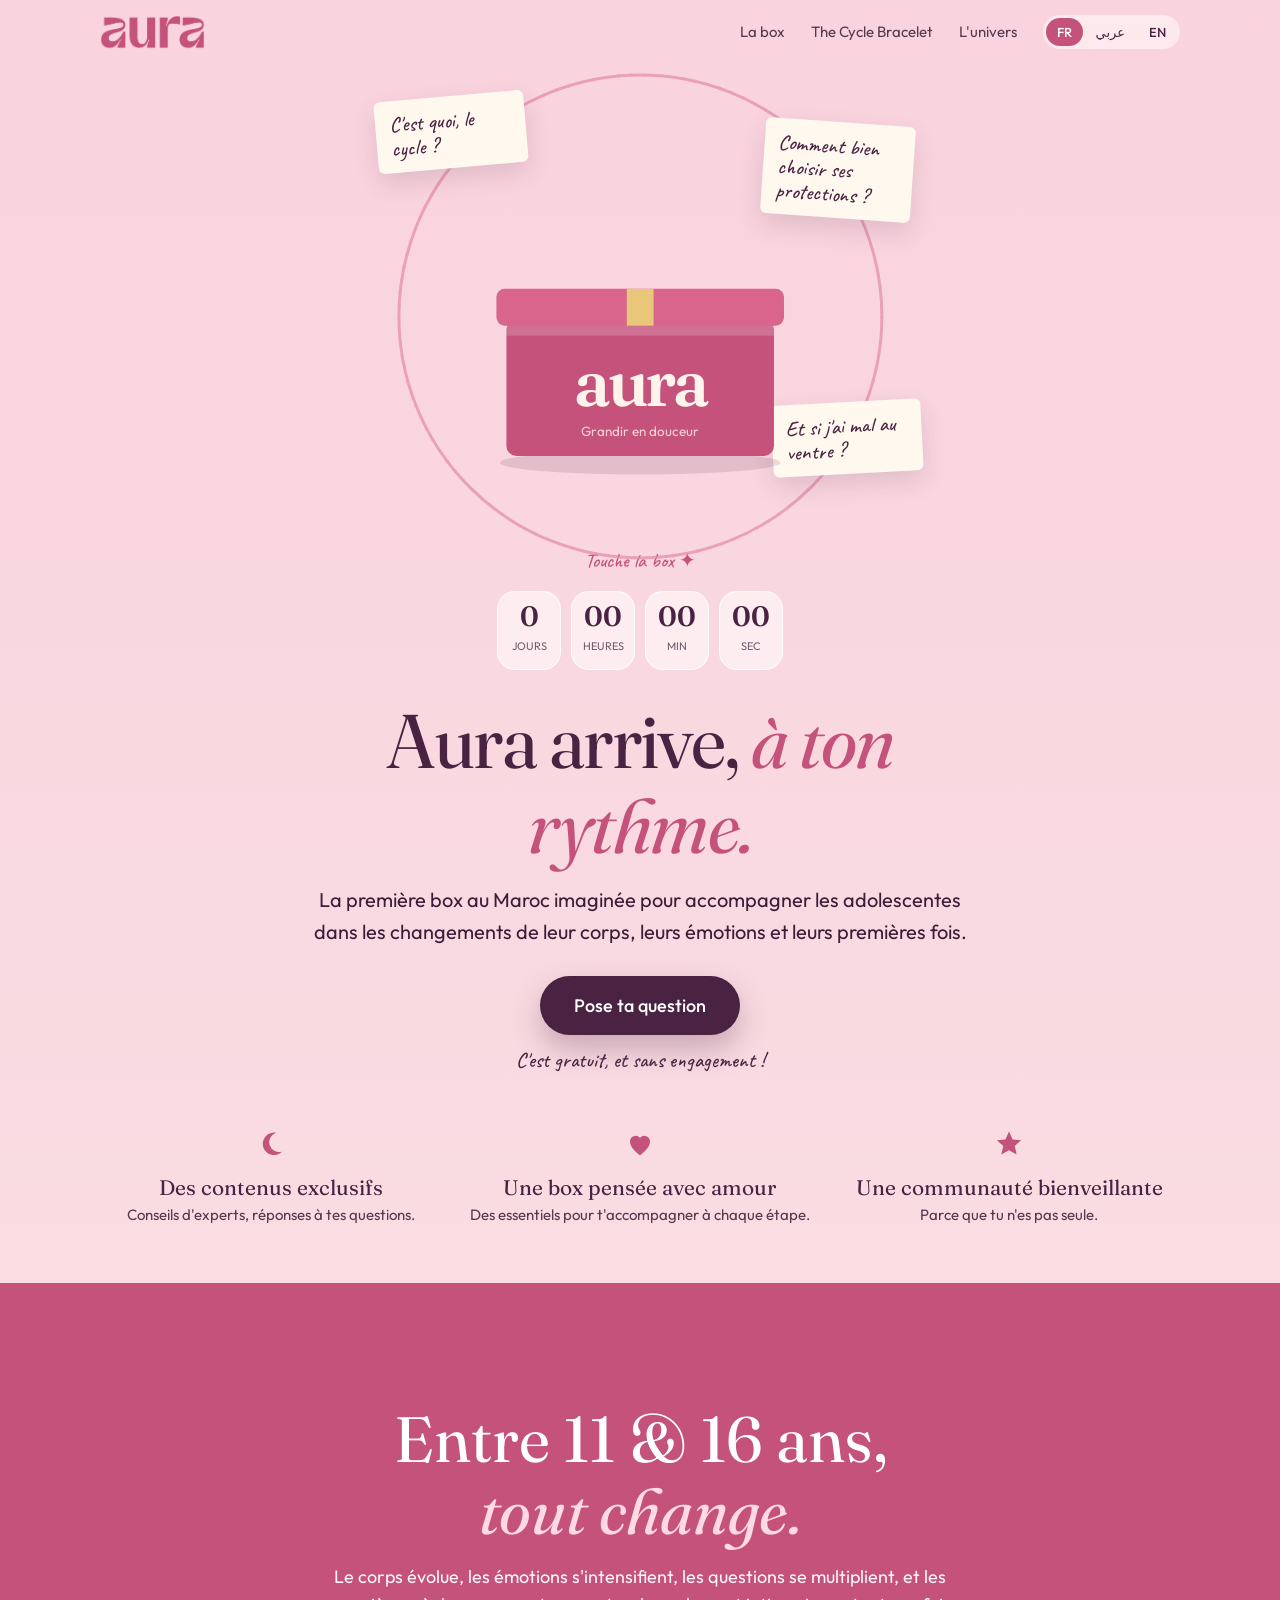
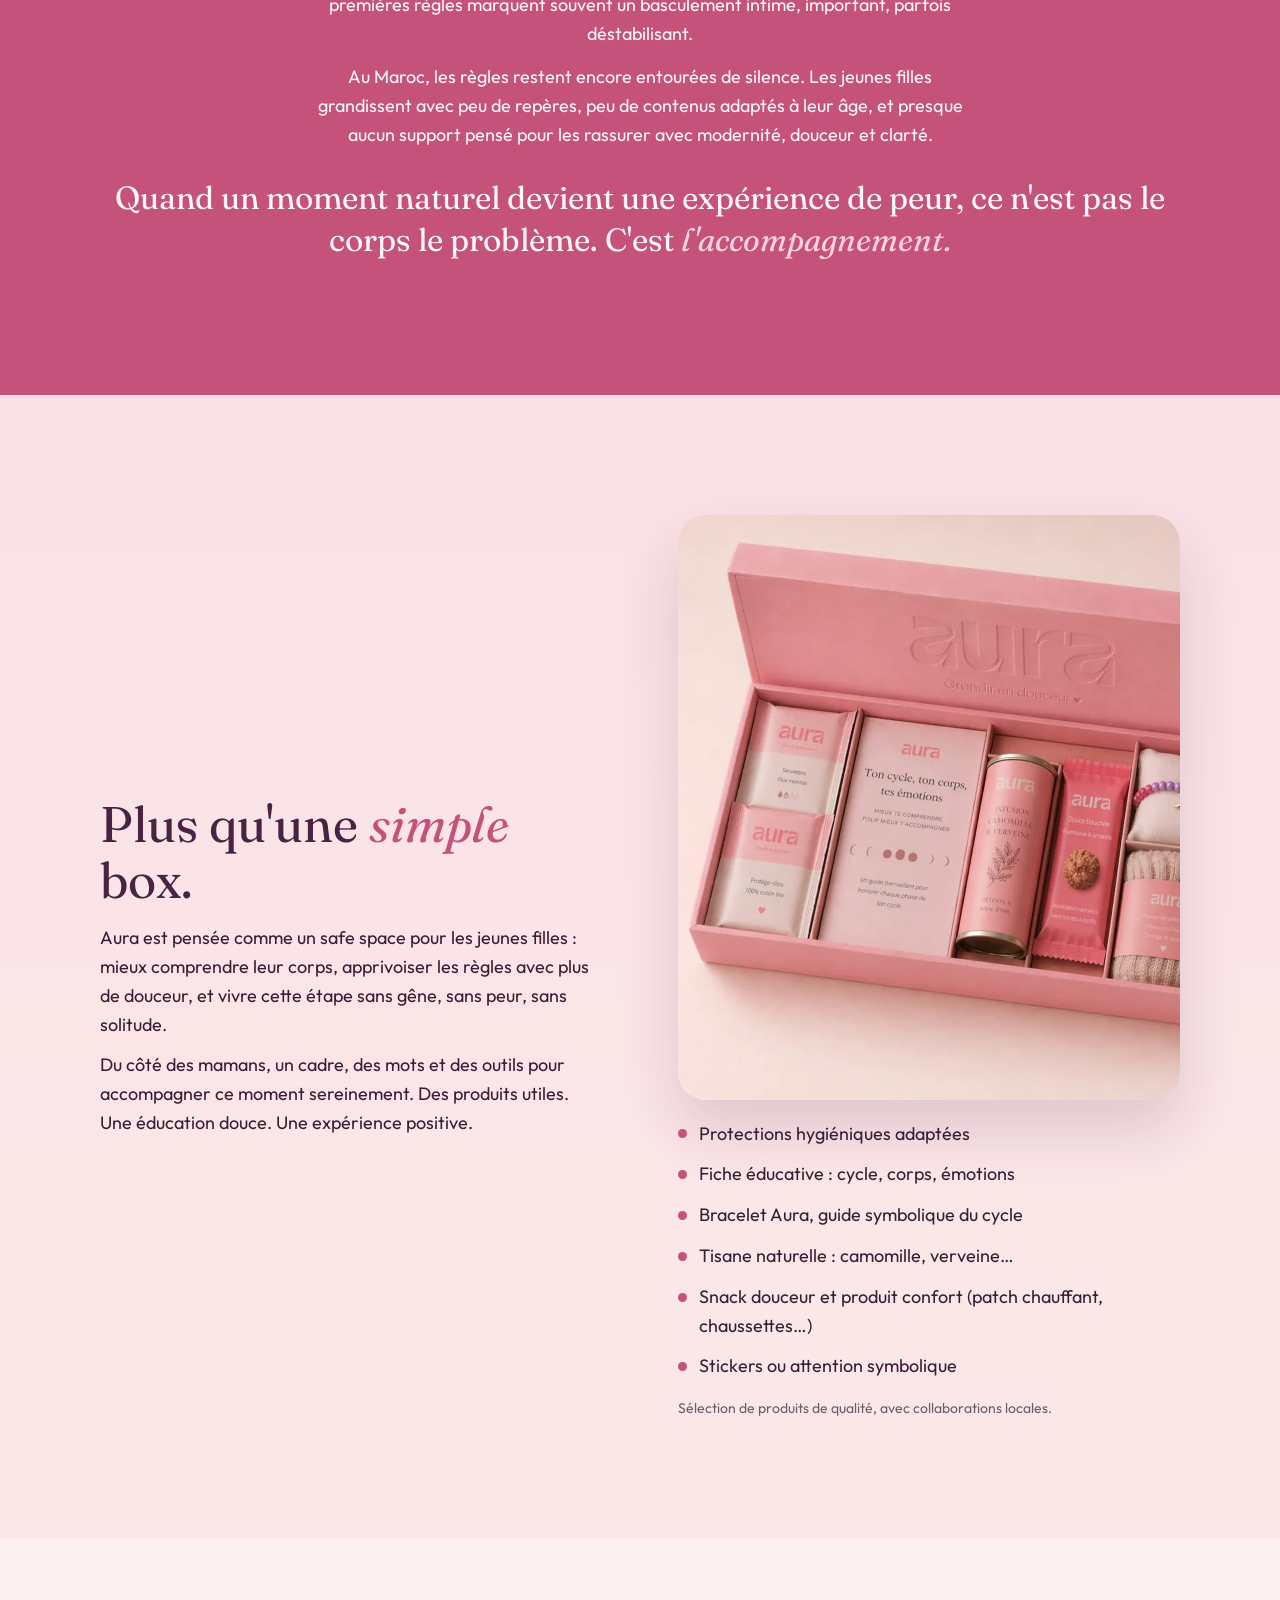
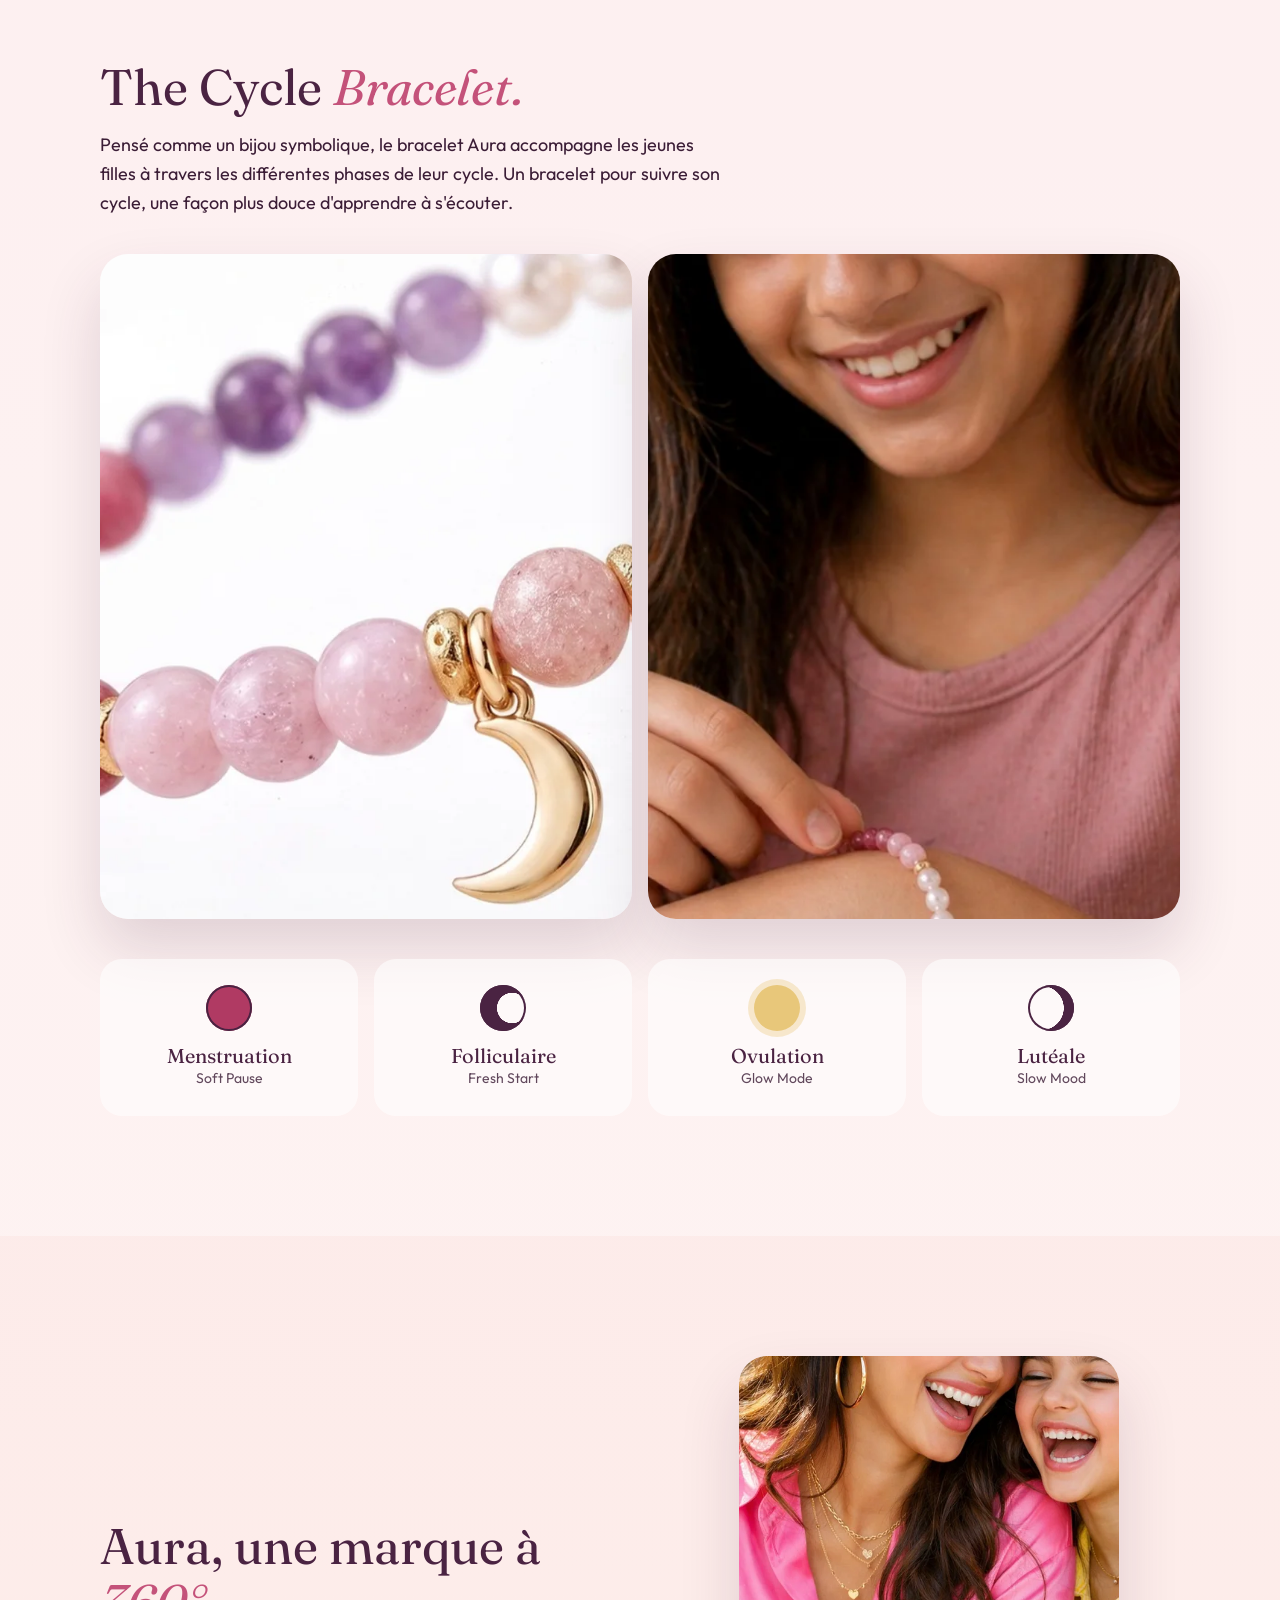
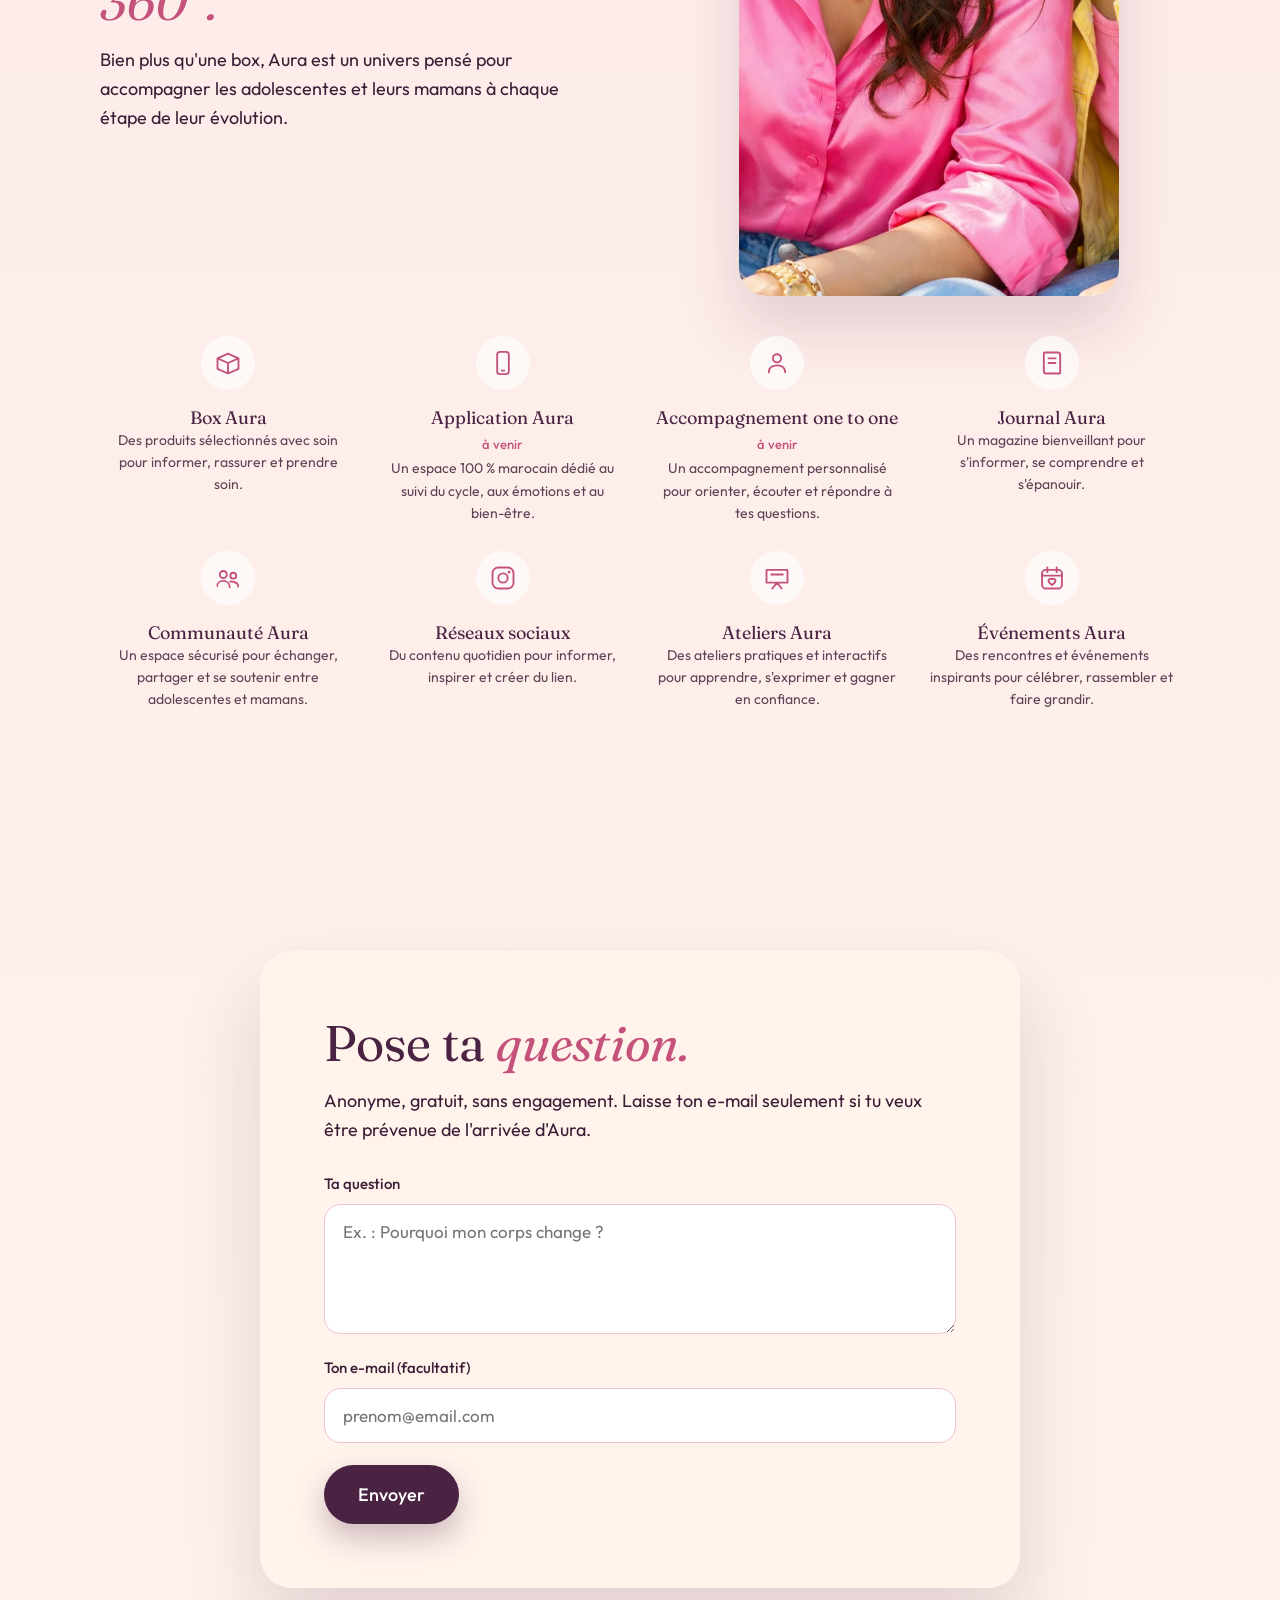
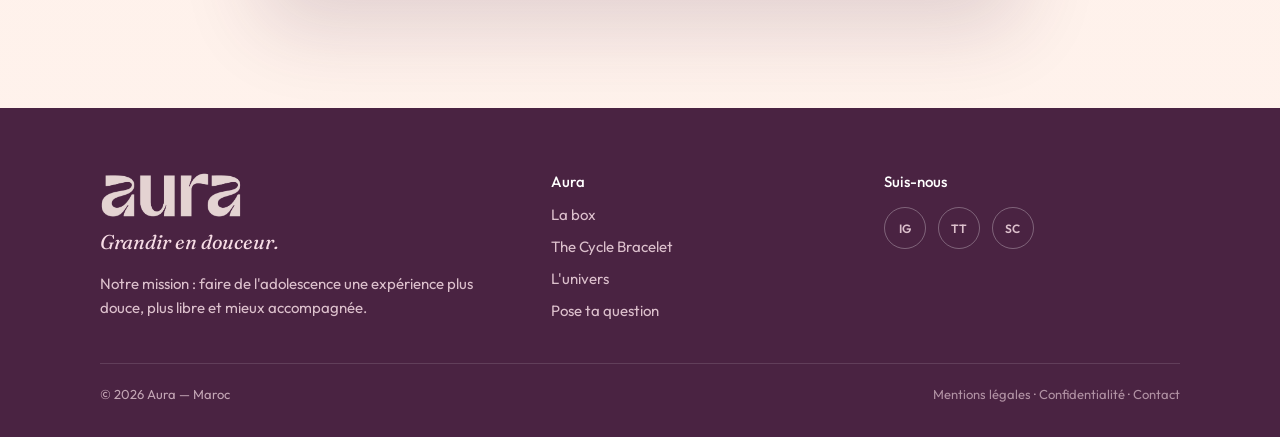
==== index.html @ 97a791e6 "Add files via upload" ====
<!DOCTYPE html>
<html lang="fr">
<head>
<meta charset="utf-8">
<meta name="viewport" content="width=device-width, initial-scale=1, viewport-fit=cover">
<title>Aura — Grandir en douceur</title>
<meta name="description" content="La première box au Maroc imaginée pour accompagner les adolescentes dans les changements de leur corps, leurs émotions et leurs premières fois.">
<meta property="og:title" content="Aura arrive, à ton rythme.">
<meta property="og:description" content="La première box au Maroc pour accompagner les adolescentes. Pose ta question, c'est gratuit.">
<link rel="icon" href="data:image/svg+xml,%3Csvg xmlns='http://www.w3.org/2000/svg' viewBox='0 0 32 32'%3E%3Crect width='32' height='32' rx='9' fill='%23c4527a'/%3E%3Cpath d='M20 7a9 9 0 1 0 0 18 7 7 0 0 1 0-18z' fill='%23fff1ea'/%3E%3C/svg%3E">
<link rel="preconnect" href="https://fonts.googleapis.com"><link rel="preconnect" href="https://fonts.gstatic.com" crossorigin>
<link href="https://fonts.googleapis.com/css2?family=Fraunces:ital,opsz,wght@0,9..144,400;0,9..144,600;1,9..144,400&family=Outfit:wght@300;400;500;600&family=Caveat:wght@500&family=Noto+Naskh+Arabic:wght@400;600&display=swap" rel="stylesheet">
<style>
:root{--bg:#f9d3de;--bg2:#fbe6e8;--cream:#fff3ec;--rose:#e58aa8;--pink:#c4527a;--plum:#4a2342;--gold:#e8c77a;--ink:#3b1d36;--r:22px;
--serif:'Fraunces',Georgia,serif;--sans:'Outfit',system-ui,sans-serif;--hand:'Caveat',cursive}
*{box-sizing:border-box;margin:0}
html{scroll-behavior:smooth;scroll-padding-top:72px}
body{font-family:var(--sans);color:var(--ink);background:linear-gradient(var(--bg),var(--bg2) 40%,var(--cream));line-height:1.6;font-size:clamp(16px,1.1vw + 12px,18px);-webkit-font-smoothing:antialiased;padding-top:env(safe-area-inset-top)}
[dir=rtl] body,[dir=rtl] .serif{font-family:'Noto Naskh Arabic',var(--sans)}
a{color:inherit}
:focus-visible{outline:3px solid var(--plum);outline-offset:3px;border-radius:8px}
.wrap{width:min(1080px,100% - 40px);margin-inline:auto}
.serif{font-family:var(--serif)}
h1,h2,h3{font-family:var(--serif);font-weight:400;line-height:1.12;color:var(--plum)}
h2{font-size:clamp(30px,5vw,50px);margin-bottom:16px}
section{padding:clamp(64px,10vw,120px) 0}
em{font-style:italic;color:var(--pink)}
/* header */
header{position:fixed;inset:0 0 auto;z-index:20;padding-top:env(safe-area-inset-top);backdrop-filter:blur(14px);background:rgba(249,211,222,.7)}
.bar{display:flex;align-items:center;justify-content:space-between;height:64px}
.logo img{display:block;height:34px;width:auto}footer .logo img{height:46px}
.ph{display:block;width:100%;height:auto;border-radius:28px;box-shadow:0 30px 60px rgba(74,35,66,.16);object-fit:cover}
.duo{display:grid;grid-template-columns:1fr 1fr;gap:16px;margin-top:36px}.duo .ph{aspect-ratio:4/5}
.split .ph.tall{max-height:540px;max-width:380px;margin-inline:auto}
.logo{font-family:var(--serif);font-weight:600;font-size:30px;letter-spacing:-.04em;color:var(--pink);text-decoration:none}
nav{display:flex;gap:26px;align-items:center}
nav a{text-decoration:none;font-size:15px;opacity:.85}
nav a:hover{opacity:1}
.lang{display:flex;gap:2px;background:rgba(255,255,255,.5);border-radius:99px;padding:3px}
.lang button{border:0;background:none;font:500 13px var(--sans);padding:6px 11px;border-radius:99px;cursor:pointer;color:var(--plum)}
.lang button[aria-pressed=true]{background:var(--pink);color:#fff}
@media(max-width:760px){nav a{display:none}}
/* hero */
.hero{min-height:100svh;padding:96px 0 56px;display:flex;align-items:center;text-align:center;overflow:hidden}
.stage{position:relative;width:min(440px,86vw);aspect-ratio:1;margin:0 auto 12px}
.orbit{position:absolute;inset:-6%;width:112%;height:112%;fill:none;stroke:var(--rose);stroke-width:.6;opacity:.7;animation:spin 90s linear infinite}
.moon{position:absolute;width:44px;top:2%;left:14%;animation:float 7s ease-in-out infinite}
.box{position:absolute;inset:14% 12% 6%;width:76%;height:80%;cursor:pointer;background:none;border:0;padding:0;overflow:visible}
.lid{transform-origin:20px 76px;transition:transform .9s cubic-bezier(.3,1.3,.5,1)}
.open .lid{transform:rotate(-24deg) translate(-8px,-6px)}
.slip{transition:transform .8s .15s ease;transform:translateY(30px)}
.open .slip{transform:translateY(0)}
.q{position:absolute;max-width:150px;padding:12px 14px;background:#fff8ef;border-radius:6px;font:500 clamp(17px,2.2vw,21px)/1.15 var(--hand);color:var(--plum);box-shadow:0 10px 24px rgba(74,35,66,.14);opacity:0;transform:translateY(14px) rotate(var(--rot));transition:opacity .7s,transform .7s;text-align:start;pointer-events:none}
.q.on{opacity:1;transform:translateY(0) rotate(var(--rot))}
.q1{top:0;left:-10%;--rot:-5deg}.q2{top:6%;right:-12%;--rot:4deg}.q3{bottom:14%;right:-14%;--rot:-3deg}
@media(max-width:560px){.q{max-width:112px;padding:9px 10px}.q1{left:-4%}.q2,.q3{right:-4%}}
.hint{font:500 20px var(--hand);color:var(--pink)}
.count{display:flex;gap:10px;justify-content:center;margin:18px 0 28px}
.count div{min-width:64px;padding:10px 6px;border-radius:18px;background:rgba(255,255,255,.55);border:1px solid rgba(255,255,255,.8);backdrop-filter:blur(8px)}
.count b{display:block;font:600 28px/1 var(--serif);color:var(--plum);font-variant-numeric:tabular-nums}
.count small{font-size:11px;opacity:.7}
.hero h1{font-size:clamp(38px,7.2vw,76px);letter-spacing:-.02em;max-width:14ch;margin:0 auto 16px}
.hero p.lead{max-width:34em;margin:0 auto 28px;font-size:clamp(17px,2.4vw,20px)}
.btn{display:inline-flex;align-items:center;gap:10px;background:var(--plum);color:#fff;border:0;border-radius:99px;padding:18px 34px;font:500 18px var(--sans);text-decoration:none;cursor:pointer;box-shadow:0 14px 30px rgba(74,35,66,.28);transition:transform .25s,box-shadow .25s}
.btn:hover{transform:translateY(-2px);box-shadow:0 18px 36px rgba(74,35,66,.34)}
.free{display:block;margin-top:12px;font:500 21px var(--hand);color:var(--plum)}
/* usp */
.usp{display:grid;grid-template-columns:repeat(3,1fr);gap:28px;margin-top:56px;text-align:center}
.usp h3{font-size:21px;margin:8px 0 4px}.usp p{font-size:15px;opacity:.85}
.usp svg{width:30px;fill:var(--pink)}
@media(max-width:700px){.usp{grid-template-columns:1fr}}
/* manifesto */
.mani{background:var(--pink);color:#fff;text-align:center}
.mani h2{color:#fff;font-size:clamp(34px,6vw,64px);max-width:15ch;margin-inline:auto}
.mani em{color:#ffd9e4}
.mani p{max-width:36em;margin:0 auto 14px;opacity:.95}
/* split */
.split{display:grid;grid-template-columns:1fr 1fr;gap:clamp(28px,6vw,80px);align-items:center}
@media(max-width:800px){.split{grid-template-columns:1fr}}
.list{list-style:none;padding:0;display:grid;gap:12px;margin-top:20px}
.list li{display:flex;gap:12px;align-items:flex-start}
.list li::before{content:'';flex:none;width:9px;height:9px;margin-top:.55em;background:var(--pink);border-radius:50%}
.tray{background:var(--cream);border-radius:var(--r);padding:20px;box-shadow:0 30px 60px rgba(74,35,66,.15);display:grid;grid-template-columns:repeat(3,1fr);gap:10px}
.tray span{aspect-ratio:3/4;border-radius:12px;display:grid;place-items:end center;padding:10px;text-align:center;font-size:13px;line-height:1.2;color:#fff;background:var(--rose)}
.tray span:nth-child(2n){background:var(--pink)}.tray span:nth-child(3n){background:#d8a3b5}
.note{font-size:14px;opacity:.7;margin-top:16px}
/* cycle */
.phases{display:grid;grid-template-columns:repeat(4,1fr);gap:16px;margin-top:40px}
@media(max-width:860px){.phases{grid-template-columns:repeat(2,1fr)}}
.phase{background:rgba(255,255,255,.6);border-radius:var(--r);padding:26px 18px;text-align:center}
.phase i{display:block;width:46px;height:46px;margin:0 auto 14px;border-radius:50%;background:var(--plum);box-shadow:inset 0 0 0 2px var(--plum)}
.phase h3{font-size:20px}.phase p{font-size:14px;opacity:.8}
/* 360 */
.grid8{display:grid;grid-template-columns:repeat(4,1fr);gap:26px 18px;margin-top:40px}
@media(max-width:860px){.grid8{grid-template-columns:repeat(2,1fr)}}
.grid8 div{text-align:center;padding:0 6px}
.grid8 svg{width:54px;height:54px;padding:13px;border-radius:50%;background:rgba(255,255,255,.65);stroke:var(--pink);fill:none;stroke-width:1.6;stroke-linecap:round;stroke-linejoin:round;margin-bottom:10px}
.grid8 h3{font-size:18px}.grid8 p{font-size:14px;opacity:.82}
.soon{font:500 13px var(--sans);color:var(--pink)}
/* form */
.card{background:var(--cream);border-radius:32px;padding:clamp(28px,6vw,64px);box-shadow:0 40px 80px rgba(74,35,66,.16);max-width:760px;margin-inline:auto}
form{display:grid;gap:22px;margin-top:28px}
label{display:grid;gap:8px;font-weight:500;font-size:15px}
input,textarea{font:400 17px var(--sans);padding:16px 18px;border:1.5px solid #ecc3d1;border-radius:16px;background:#fff;color:var(--ink);width:100%}
textarea{min-height:130px;resize:vertical}
input:focus,textarea:focus{outline:3px solid var(--rose);border-color:var(--pink)}
.ok{display:none;font:500 24px var(--hand);color:var(--pink)}
.sent .ok{display:block}.sent form{display:none}
/* footer */
footer{background:var(--plum);color:#f6dce5;padding:64px 0 calc(32px + env(safe-area-inset-bottom))}
.fgrid{display:grid;grid-template-columns:1.4fr 1fr 1fr;gap:36px}
@media(max-width:760px){.fgrid{grid-template-columns:1fr}}
footer .logo{color:#fff;font-size:38px}
footer h4{font:500 15px var(--sans);color:#fff;margin-bottom:12px}
footer ul{list-style:none;padding:0;display:grid;gap:8px;font-size:15px}
footer a{text-decoration:none;opacity:.85}footer a:hover{opacity:1;text-decoration:underline}
.soc{display:flex;gap:12px;margin-top:16px}
.soc a{width:42px;height:42px;border-radius:50%;border:1px solid rgba(255,255,255,.35);display:grid;place-items:center;font-size:12px;font-weight:600}
.legal{border-top:1px solid rgba(255,255,255,.18);margin-top:40px;padding-top:20px;font-size:13px;opacity:.7;display:flex;justify-content:space-between;gap:12px;flex-wrap:wrap}
@keyframes spin{to{transform:rotate(360deg)}}
@keyframes float{50%{transform:translateY(-8px)}}
@media(prefers-reduced-motion:reduce){*{animation:none!important;transition:none!important;scroll-behavior:auto}}
</style>
</head>
<body>
<header><div class="wrap bar">
<a class="logo" href="#top" aria-label="Aura"><img src="assets/logo-pink-mark.png" alt="Aura" width="94" height="34"></a>
<nav><a href="#box" data-i="n1">La box</a><a href="#cycle" data-i="n2">The Cycle Bracelet</a><a href="#univers" data-i="n3">L'univers</a>
<div class="lang" role="group" aria-label="Langue"><button data-l="fr" aria-pressed="true">FR</button><button data-l="ar" aria-pressed="false">عربي</button><button data-l="en" aria-pressed="false">EN</button></div></nav>
</div></header>

<main id="top">
<section class="hero"><div class="wrap">
<div class="stage">
<svg class="orbit" viewBox="0 0 100 100" aria-hidden="true"><circle cx="50" cy="50" r="49" stroke-dasharray="0.4 2.2"/><circle cx="50" cy="50" r="49"/></svg>
<svg class="moon" viewBox="0 0 40 40" aria-hidden="true"><path d="M26 4a16 16 0 1 0 0 32 13 13 0 0 1 0-32z" fill="#fff3ec"/><path d="M33 8l1.2 3 3 1.2-3 1.2L33 16.4l-1.2-3-3-1.2 3-1.2z" fill="#e8c77a"/></svg>
<div class="q q1">Comment en parler à maman ?</div><div class="q q2">Pourquoi mon corps change ?</div><div class="q q3">Est-ce normal d'être stressée ?</div>
<button class="box" id="boxbtn" aria-label="Ouvrir la box Aura" data-a="Ouvrir la box Aura">
<svg viewBox="0 0 200 170" width="100%" height="100%" aria-hidden="true">
<ellipse cx="100" cy="162" rx="84" ry="7" fill="#4a2342" opacity=".13"/>
<g class="slip"><rect x="46" y="44" width="108" height="60" rx="3" fill="#fff8ef"/><text x="100" y="80" text-anchor="middle" font-family="Caveat" font-size="17" fill="#4a2342">à ton rythme.</text></g>
<rect x="20" y="76" width="160" height="82" rx="6" fill="#c4527a"/>
<rect x="20" y="76" width="160" height="10" fill="#fff" opacity=".18"/>
<text x="100" y="128" text-anchor="middle" font-family="Fraunces" font-weight="600" font-size="40" fill="#fff3ec" letter-spacing="-2">aura</text>
<text x="100" y="146" text-anchor="middle" font-family="Outfit" font-size="8" fill="#fff3ec" opacity=".8">Grandir en douceur</text>
<g class="lid"><rect x="14" y="58" width="172" height="22" rx="5" fill="#d9648c"/><rect x="92" y="58" width="16" height="22" fill="#e8c77a"/></g>
</svg></button>
</div>
<p class="hint" id="hint" data-i="hint">Touche la box ✦</p>
<div class="count" id="count" aria-label="Compte à rebours"><div><b id="d">–</b><small data-i="cd">JOURS</small></div><div><b id="h">–</b><small data-i="ch">HEURES</small></div><div><b id="m">–</b><small>MIN</small></div><div><b id="s">–</b><small>SEC</small></div></div>
<h1 data-i="h1">Aura arrive, <em>à ton rythme.</em></h1>
<p class="lead" data-i="lead">La première box au Maroc imaginée pour accompagner les adolescentes dans les changements de leur corps, leurs émotions et leurs premières fois.</p>
<a class="btn" href="#question" data-i="cta">Pose ta question</a>
<span class="free" data-i="free">C'est gratuit, et sans engagement !</span>
<div class="usp">
<div><svg viewBox="0 0 24 24"><path d="M16 3a9 9 0 1 0 5 15A7.5 7.5 0 0 1 16 3z"/></svg><h3>Des contenus exclusifs</h3><p>Conseils d'experts, réponses à tes questions.</p></div>
<div><svg viewBox="0 0 24 24"><path d="M12 21s-8-5.2-8-11a4.5 4.5 0 0 1 8-2.8A4.5 4.5 0 0 1 20 10c0 5.800-8 11-8 11z"/></svg><h3>Une box pensée avec amour</h3><p>Des essentiels pour t'accompagner à chaque étape.</p></div>
<div><svg viewBox="0 0 24 24"><path d="m12 2 2.9 6.300 6.800.7-5.100 4.600 1.500 6.800L12 17l-6.100 3.400 1.500-6.800L2.300 9l6.800-.7z"/></svg><h3>Une communauté bienveillante</h3><p>Parce que tu n'es pas seule.</p></div>
</div>
</div></section>

<section class="mani"><div class="wrap">
<h2>Entre 11 &amp; 16 ans, <em>tout change.</em></h2>
<p>Le corps évolue, les émotions s'intensifient, les questions se multiplient, et les premières règles marquent souvent un basculement intime, important, parfois déstabilisant.</p>
<p>Au Maroc, les règles restent encore entourées de silence. Les jeunes filles grandissent avec peu de repères, peu de contenus adaptés à leur âge, et presque aucun support pensé pour les rassurer avec modernité, douceur et clarté.</p>
<p class="serif" style="font-size:clamp(22px,3.4vw,32px);margin-top:28px;line-height:1.3">Quand un moment naturel devient une expérience de peur, ce n'est pas le corps le problème. C'est <em>l'accompagnement.</em></p>
</div></section>

<section id="box"><div class="wrap split">
<div><h2>Plus qu'une <em>simple</em> box.</h2>
<p>Aura est pensée comme un safe space pour les jeunes filles : mieux comprendre leur corps, apprivoiser les règles avec plus de douceur, et vivre cette étape sans gêne, sans peur, sans solitude.</p>
<p style="margin-top:12px">Du côté des mamans, un cadre, des mots et des outils pour accompagner ce moment sereinement. Des produits utiles. Une éducation douce. Une expérience positive.</p></div>
<div><img class="ph" src="assets/box-contents.webp" width="1000" height="1166" loading="lazy" alt="La box Aura ouverte : fiche éducative, tisane, snack, bracelet et produits confort">
<ul class="list"><li>Protections hygiéniques adaptées</li><li>Fiche éducative : cycle, corps, émotions</li><li>Bracelet Aura, guide symbolique du cycle</li><li>Tisane naturelle : camomille, verveine…</li><li>Snack douceur et produit confort (patch chauffant, chaussettes…)</li><li>Stickers ou attention symbolique</li></ul>
<p class="note">Sélection de produits de qualité, avec collaborations locales.</p></div>
</div></section>

<section id="cycle" style="background:rgba(255,255,255,.35)"><div class="wrap">
<div style="max-width:620px"><h2>The Cycle <em>Bracelet.</em></h2>
<p>Pensé comme un bijou symbolique, le bracelet Aura accompagne les jeunes filles à travers les différentes phases de leur cycle. Un bracelet pour suivre son cycle, une façon plus douce d'apprendre à s'écouter.</p></div>
<div class="duo"><img class="ph" src="assets/bracelet.webp" width="680" height="1092" loading="lazy" alt="The Cycle Bracelet avec sa bedel en forme de lune"><img class="ph" src="assets/bracelet-girl.webp" width="580" height="1117" loading="lazy" alt="Une jeune fille sourit en attachant son bracelet Aura"></div>
<div class="phases">
<div class="phase"><i style="background:radial-gradient(circle at 50% 50%,#b03a63 0 100%)"></i><h3>Menstruation</h3><p>Soft Pause</p></div>
<div class="phase"><i style="background:radial-gradient(circle at 70% 50%,transparent 0 38%,#4a2342 39%)"></i><h3>Folliculaire</h3><p>Fresh Start</p></div>
<div class="phase"><i style="background:#e8c77a;box-shadow:0 0 0 6px rgba(232,199,122,.35)"></i><h3>Ovulation</h3><p>Glow Mode</p></div>
<div class="phase"><i style="background:radial-gradient(circle at 70% 50%,transparent 0 55%,#4a2342 56%);transform:scaleX(-1)"></i><h3>Lutéale</h3><p>Slow Mood</p></div>
</div></div></section>

<section id="univers"><div class="wrap">
<div class="split"><div><h2>Aura, une marque à <em>360°.</em></h2>
<p>Bien plus qu'une box, Aura est un univers pensé pour accompagner les adolescentes et leurs mamans à chaque étape de leur évolution.</p></div><img class="ph tall" src="assets/maman-fille.webp" width="630" height="971" loading="lazy" alt="Une maman et sa fille rient ensemble"></div>
<div class="grid8">
<div><svg viewBox="0 0 24 24"><path d="M3 8l9-4 9 4-9 4zM3 8v9l9 4 9-4V8M12 12v9"/></svg><h3>Box Aura</h3><p>Des produits sélectionnés avec soin pour informer, rassurer et prendre soin.</p></div>
<div><svg viewBox="0 0 24 24"><rect x="7" y="2.500" width="10" height="19" rx="2.500"/><path d="M11 18.500h2"/></svg><h3>Application Aura</h3><span class="soon">à venir</span><p>Un espace 100 % marocain dédié au suivi du cycle, aux émotions et au bien-être.</p></div>
<div><svg viewBox="0 0 24 24"><circle cx="12" cy="8" r="3.500"/><path d="M5 20c0-4 3-6 7-6s7 2 7 6"/></svg><h3>Accompagnement one to one</h3><span class="soon">à venir</span><p>Un accompagnement personnalisé pour orienter, écouter et répondre à tes questions.</p></div>
<div><svg viewBox="0 0 24 24"><path d="M5 3h12a2 2 0 0 1 2 2v16H7a2 2 0 0 1-2-2zM9 8h6M9 12h6"/></svg><h3>Journal Aura</h3><p>Un magazine bienveillant pour s'informer, se comprendre et s'épanouir.</p></div>
<div><svg viewBox="0 0 24 24"><circle cx="8" cy="9" r="3"/><circle cx="16.500" cy="10" r="2.500"/><path d="M2.500 20c0-3.500 2.500-5.500 5.500-5.500s5.500 2 5.500 5.500M14 15c3 0 7 .5 7 5"/></svg><h3>Communauté Aura</h3><p>Un espace sécurisé pour échanger, partager et se soutenir entre adolescentes et mamans.</p></div>
<div><svg viewBox="0 0 24 24"><rect x="3" y="3" width="18" height="18" rx="5"/><circle cx="12" cy="12" r="4"/><circle cx="17.200" cy="6.800" r=".5"/></svg><h3>Réseaux sociaux</h3><p>Du contenu quotidien pour informer, inspirer et créer du lien.</p></div>
<div><svg viewBox="0 0 24 24"><path d="M3 5h18v11H3zM8 21l4-5 4 5M7 9h10"/></svg><h3>Ateliers Aura</h3><p>Des ateliers pratiques et interactifs pour apprendre, s'exprimer et gagner en confiance.</p></div>
<div><svg viewBox="0 0 24 24"><rect x="3.500" y="5" width="17" height="16" rx="3"/><path d="M8 3v4M16 3v4M3.500 10h17M12 18s-3-1.800-3-3.800a1.700 1.700 0 0 1 3-1 1.700 1.700 0 0 1 3 1c0 2-3 3.800-3 3.800z"/></svg><h3>Événements Aura</h3><p>Des rencontres et événements inspirants pour célébrer, rassembler et faire grandir.</p></div>
</div></div></section>

<section id="question"><div class="wrap"><div class="card" id="card">
<h2 data-i="fh">Pose ta <em>question.</em></h2>
<p data-i="fp">Anonyme, gratuit, sans engagement. Laisse ton e-mail seulement si tu veux être prévenue de l'arrivée d'Aura.</p>
<form id="form" novalidate>
<label><span data-i="fq">Ta question</span><textarea name="question" maxlength="400" placeholder="Ex. : Pourquoi mon corps change ?"></textarea></label>
<label><span data-i="fe">Ton e-mail (facultatif)</span><input type="email" name="email" autocomplete="email" placeholder="prenom@email.com"></label>
<button class="btn" type="submit" data-i="fs" style="justify-self:start">Envoyer</button>
</form>
<p class="ok" data-i="fok">Merci ! Ta question est bien arrivée ♥</p>
</div></div></section>
</main>

<footer><div class="wrap">
<div class="fgrid">
<div><a class="logo" href="#top" aria-label="Aura"><img src="assets/logo-cream-mark.png" alt="Aura" width="123" height="45"></a><p class="serif" style="font-style:italic;margin:8px 0 14px;font-size:20px" data-i="tag">Grandir en douceur.</p><p style="font-size:15px;opacity:.85;max-width:30em" data-i="mis">Notre mission : faire de l'adolescence une expérience plus douce, plus libre et mieux accompagnée.</p></div>
<div><h4>Aura</h4><ul><li><a href="#box">La box</a></li><li><a href="#cycle">The Cycle Bracelet</a></li><li><a href="#univers">L'univers</a></li><li><a href="#question">Pose ta question</a></li></ul></div>
<div><h4>Suis-nous</h4><div class="soc"><a href="#" aria-label="Instagram">IG</a><a href="#" aria-label="TikTok">TT</a><a href="#" aria-label="Snapchat">SC</a></div></div>
</div>
<div class="legal"><span>© 2026 Aura — Maroc</span><span><a href="#">Mentions légales</a> · <a href="#">Confidentialité</a> · <a href="mailto:hello@aura.ma">Contact</a></span></div>
</div></footer>

<script>
// ---- CONFIG (à vérifier avec la cliente) ----
const LAUNCH_DATE='2026-12-01T00:00:00+01:00'; // date de lancement réelle
const FORM_ENDPOINT=''; // ex. https://formspree.io/f/xxxx — vide = simulation locale
// ---------------------------------------------
const $=s=>document.querySelector(s),pad=n=>String(n).padStart(2,'0');
function tick(){let t=Math.max(0,new Date(LAUNCH_DATE)-Date.now())/1000;
$('#d').textContent=Math.floor(t/86400);$('#h').textContent=pad(Math.floor(t%86400/3600));$('#m').textContent=pad(Math.floor(t%3600/60));$('#s').textContent=pad(Math.floor(t%60));
if(t===0)$('#count').hidden=true}
tick();setInterval(tick,1000);
// box interactive
let pool=["Comment en parler à maman ?","Pourquoi mon corps change ?","Est-ce normal d'être stressée ?","C'est quoi, le cycle ?","Comment bien choisir ses protections ?","Et si j'ai mal au ventre ?","Est-ce que mes copines vivent la même chose ?","Comment gérer mes humeurs ?"];
const qs=[...document.querySelectorAll('.q')];let n=0,box=$('#boxbtn'),lastY=0;
function fill(){qs.forEach((q,i)=>{q.classList.remove('on');setTimeout(()=>{q.textContent=pool[(n+i)%pool.length];q.classList.add('on')},350+i*260)});n=(n+3)%pool.length}
setTimeout(fill,700);
box.addEventListener('click',()=>{const o=box.parentNode.classList.toggle('open');$('#hint').style.opacity=.0;box.setAttribute('aria-label',o?'Une nouvelle question':'Ouvrir la box Aura');if(o)fill()});
setInterval(()=>{if(!matchMedia('(prefers-reduced-motion:reduce)').matches&&!box.parentNode.classList.contains('open'))fill()},7000);
box.parentNode.classList.add('stage');
// form
$('#form').addEventListener('submit',async e=>{e.preventDefault();const f=e.target,d=Object.fromEntries(new FormData(f));
if(!d.question.trim()&&!d.email.trim()){f.question.focus();return}
try{if(FORM_ENDPOINT)await fetch(FORM_ENDPOINT,{method:'POST',headers:{'Content-Type':'application/json',Accept:'application/json'},body:JSON.stringify(d)})}catch(_){}
$('#card').classList.add('sent')});
// i18n (hero, navigation, formulaire, footer)
const T={en:{n1:'The box',n2:'The Cycle Bracelet',n3:'The universe',hint:'Tap the box ✦',cd:'DAYS',ch:'HOURS',h1:'Aura is coming, <em>at your pace.</em>',lead:'The first box in Morocco designed to support teenage girls through changes in their body, their emotions and their firsts.',cta:'Ask your question',free:'It’s free, no strings attached!',fh:'Ask your <em>question.</em>',fp:'Anonymous, free, no commitment. Leave your email only if you want to hear when Aura arrives.',fq:'Your question',fe:'Your email (optional)',fs:'Send',fok:'Thank you! Your question has arrived ♥',tag:'Growing up gently.',mis:'Our mission: to make adolescence a gentler, freer and better supported experience.'},
ar:{n1:'الصندوق',n2:'سوار الدورة',n3:'عالم أورا',hint:'المسي الصندوق ✦',cd:'أيام',ch:'ساعات',h1:'أورا قادمة، <em>على إيقاعك.</em>',lead:'أول صندوق في المغرب صُمّم لمرافقة المراهقات في تغيّرات الجسد والمشاعر والتجارب الأولى.',cta:'اطرحي سؤالك',free:'مجاني وبدون أي التزام!',fh:'اطرحي <em>سؤالك.</em>',fp:'مجهول ومجاني وبدون التزام. اتركي بريدك فقط إن أردتِ أن نخبرك بوصول أورا.',fq:'سؤالك',fe:'بريدك الإلكتروني (اختياري)',fs:'إرسال',fok:'شكرًا! وصل سؤالك ♥',tag:'نكبر بلطف.',mis:'مهمتنا: أن نجعل المراهقة تجربة ألطف وأحرّ وأفضل مرافقة.'}};
const FR={};document.querySelectorAll('[data-i]').forEach(el=>FR[el.dataset.i]=el.innerHTML);
document.querySelectorAll('.lang button').forEach(b=>b.onclick=()=>{const l=b.dataset.l,dict=l==='fr'?FR:{...FR,...T[l]};
document.documentElement.lang=l;document.documentElement.dir=l==='ar'?'rtl':'ltr';
document.querySelectorAll('[data-i]').forEach(el=>el.innerHTML=dict[el.dataset.i]);
document.querySelectorAll('.lang button').forEach(x=>x.setAttribute('aria-pressed',x===b))});

// i18n: alle secties + vragen rond de box
const X=[["Des contenus exclusifs","Exclusive content","محتوى حصري"],["Conseils d'experts, réponses à tes questions.","Expert advice, answers to your questions.","نصائح الخبيرات وأجوبة عن أسئلتك."],["Une box pensée avec amour","A box made with love","صندوق صُمّم بحب"],["Des essentiels pour t'accompagner à chaque étape.","Essentials to support you at every step.","أساسيات ترافقك في كل مرحلة."],["Une communauté bienveillante","A caring community","مجتمع داعم ولطيف"],["Parce que tu n'es pas seule.","Because you’re not alone.","لأنكِ لستِ وحدك."],["Entre 11 &amp; 16 ans, <em>tout change.</em>","Between 11 &amp; 16, <em>everything changes.</em>","بين 11 و16 سنة، <em>كل شيء يتغيّر.</em>"],["Le corps évolue, les émotions s'intensifient, les questions se multiplient, et les premières règles marquent souvent un basculement intime, important, parfois déstabilisant.","The body changes, emotions grow stronger, questions pile up, and the first period often marks an intimate, important, sometimes unsettling turning point.","يتغيّر الجسد، وتشتدّ المشاعر، وتتكاثر الأسئلة، وغالبًا ما تشكّل الدورة الشهرية الأولى منعطفًا حميميًا ومهمًا وقد يكون مربكًا أحيانًا."],["Au Maroc, les règles restent encore entourées de silence. Les jeunes filles grandissent avec peu de repères, peu de contenus adaptés à leur âge, et presque aucun support pensé pour les rassurer avec modernité, douceur et clarté.","In Morocco, periods are still surrounded by silence. Girls grow up with few reference points, little age-appropriate content, and almost no support designed to reassure them with modernity, gentleness and clarity.","في المغرب، لا تزال الدورة الشهرية محاطة بالصمت. تكبر الفتيات بقليل من المراجع، وقليل من المحتوى المناسب لسنّهنّ، وبلا دعم يطمئنهنّ بأسلوب عصري ولطيف وواضح."],["Quand un moment naturel devient une expérience de peur, ce n'est pas le corps le problème. C'est <em>l'accompagnement.</em>","When a natural moment becomes an experience of fear, the body is not the problem. It’s the <em>support.</em>","حين تتحوّل لحظة طبيعية إلى تجربة خوف، فالجسد ليس المشكلة. المشكلة هي <em>المرافقة.</em>"],["Plus qu'une <em>simple</em> box.","More than a <em>simple</em> box.","أكثر من <em>مجرد</em> صندوق."],["Aura est pensée comme un safe space pour les jeunes filles : mieux comprendre leur corps, apprivoiser les règles avec plus de douceur, et vivre cette étape sans gêne, sans peur, sans solitude.","Aura is designed as a safe space for young girls: to understand their bodies better, to approach periods more gently, and to live this stage without embarrassment, fear or loneliness.","أورا فضاء آمن للفتيات: لفهم أجسادهنّ بشكل أفضل، ولتقبّل الدورة الشهرية بمزيد من اللطف، وعيش هذه المرحلة بلا حرج ولا خوف ولا وحدة."],["Du côté des mamans, un cadre, des mots et des outils pour accompagner ce moment sereinement. Des produits utiles. Une éducation douce. Une expérience positive.","For mums, a framework, words and tools to support this moment calmly. Useful products. Gentle education. A positive experience.","وللأمهات: إطار وكلمات وأدوات لمرافقة هذه اللحظة بهدوء. منتجات مفيدة. تربية لطيفة. تجربة إيجابية."],["Protections hygiéniques","Sanitary products","منتجات النظافة"],["Fiche éducative","Educational card","بطاقة تثقيفية"],["Bracelet Aura","Aura bracelet","سوار أورا"],["Tisane naturelle","Natural herbal tea","أعشاب طبيعية"],["Snack douceur","Sweet snack","وجبة خفيفة"],["Produit confort","Comfort item","منتج راحة"],["Protections hygiéniques adaptées","Suitable sanitary products","منتجات نظافة مناسبة"],["Fiche éducative : cycle, corps, émotions","Educational card: cycle, body, emotions","بطاقة تثقيفية: الدورة والجسد والمشاعر"],["Bracelet Aura, guide symbolique du cycle","Aura bracelet, a symbolic guide to the cycle","سوار أورا، دليل رمزي للدورة"],["Tisane naturelle : camomille, verveine…","Natural herbal tea: chamomile, verbena…","أعشاب طبيعية: البابونج، اللويزة…"],["Snack douceur et produit confort (patch chauffant, chaussettes…)","Sweet snack and comfort item (heat patch, socks…)","وجبة خفيفة ومنتج راحة (لصقة دافئة، جوارب…)"],["Stickers ou attention symbolique","Stickers or a symbolic keepsake","ملصقات أو هدية رمزية"],["Sélection de produits de qualité, avec collaborations locales.","A selection of quality products, with local collaborations.","منتجات مختارة بجودة عالية، بتعاون مع حرفيين ومنتجين محليين."],["Pensé comme un bijou symbolique, le bracelet Aura accompagne les jeunes filles à travers les différentes phases de leur cycle. Un bracelet pour suivre son cycle, une façon plus douce d'apprendre à s'écouter.","Designed as a symbolic piece of jewellery, the Aura bracelet accompanies girls through the different phases of their cycle. A bracelet to follow your cycle, a gentler way to learn to listen to yourself.","سوار أورا قطعة مجوهرات رمزية ترافق الفتيات عبر مراحل دورتهنّ المختلفة. سوار لتتبّع الدورة، وطريقة ألطف لتتعلّمي الإصغاء لنفسك."],["Menstruation","Menstruation","الحيض"],["Folliculaire","Follicular","الجريبية"],["Ovulation","Ovulation","الإباضة"],["Lutéale","Luteal","الأصفرية"],["Aura, une marque à <em>360°.</em>","Aura, a <em>360°</em> brand.","أورا، علامة <em>360°.</em>"],["Bien plus qu'une box, Aura est un univers pensé pour accompagner les adolescentes et leurs mamans à chaque étape de leur évolution.","Much more than a box, Aura is a universe designed to support teenage girls and their mums at every stage of their growth.","أورا أكثر بكثير من صندوق، إنها عالم صُمّم لمرافقة المراهقات وأمهاتهنّ في كل مرحلة من مراحل نموّهنّ."],["Box Aura","Aura Box","صندوق أورا"],["Des produits sélectionnés avec soin pour informer, rassurer et prendre soin.","Carefully selected products to inform, reassure and care.","منتجات مختارة بعناية للتوعية والطمأنة والاعتناء."],["Application Aura","Aura App","تطبيق أورا"],["à venir","coming soon","قريبًا"],["Un espace 100 % marocain dédié au suivi du cycle, aux émotions et au bien-être.","A 100% Moroccan space dedicated to cycle tracking, emotions and well-being.","فضاء مغربي 100% مخصّص لتتبّع الدورة والمشاعر والعافية."],["Accompagnement one to one","One-to-one support","مرافقة فردية"],["Un accompagnement personnalisé pour orienter, écouter et répondre à tes questions.","Personalised support to guide, listen and answer your questions.","مرافقة شخصية للتوجيه والإصغاء والإجابة عن أسئلتك."],["Journal Aura","Aura Journal","مجلة أورا"],["Un magazine bienveillant pour s'informer, se comprendre et s'épanouir.","A caring magazine to learn, understand yourself and blossom.","مجلة لطيفة لتتعلّمي وتفهمي نفسك وتزدهري."],["Communauté Aura","Aura Community","مجتمع أورا"],["Un espace sécurisé pour échanger, partager et se soutenir entre adolescentes et mamans.","A safe space to talk, share and support each other, between teens and mums.","فضاء آمن للحوار والمشاركة والدعم المتبادل بين المراهقات والأمهات."],["Réseaux sociaux","Social media","وسائل التواصل"],["Du contenu quotidien pour informer, inspirer et créer du lien.","Daily content to inform, inspire and build connection.","محتوى يومي للتوعية والإلهام وبناء الروابط."],["Ateliers Aura","Aura Workshops","ورشات أورا"],["Des ateliers pratiques et interactifs pour apprendre, s'exprimer et gagner en confiance.","Practical, interactive workshops to learn, express yourself and gain confidence.","ورشات عملية وتفاعلية للتعلّم والتعبير واكتساب الثقة."],["Événements Aura","Aura Events","فعاليات أورا"],["Des rencontres et événements inspirants pour célébrer, rassembler et faire grandir.","Inspiring gatherings and events to celebrate, bring people together and help them grow.","لقاءات وفعاليات ملهمة للاحتفال والتجمّع والنموّ."],["La box","The box","الصندوق"],["L'univers","The universe","عالم أورا"],["Pose ta question","Ask your question","اطرحي سؤالك"],["Suis-nous","Follow us","تابعينا"],["Mentions légales","Legal notice","إشعار قانوني"],["Confidentialité","Privacy","الخصوصية"],["Contact","Contact","تواصل"]],POOLS={"fr":null,"en":["How do I talk to mum about it?","Why is my body changing?","Is it normal to feel stressed?","What is the cycle, exactly?","How do I choose the right products?","What if my stomach hurts?","Do my friends go through the same thing?","How do I handle my moods?"],"ar":["كيف أتحدث مع ماما عن ذلك؟","لماذا يتغيّر جسدي؟","هل من الطبيعي أن أشعر بالتوتر؟","ما هي الدورة الشهرية؟","كيف أختار المنتجات المناسبة؟","ماذا لو شعرت بألم في البطن؟","هل تمرّ صديقاتي بالشيء نفسه؟","كيف أتعامل مع تقلبات مزاجي؟"]},PH={"fr":"Ex. : Pourquoi mon corps change ?","en":"E.g. Why is my body changing?","ar":"مثال: لماذا يتغيّر جسدي؟"};
const SEL=".usp h3,.usp p,section:not(.hero) h2:not([data-i]),section:not(.hero) h3,section:not(.hero) p:not([data-i]),section:not(.hero) li,.tray span,.soon,.note,footer h4,footer li a,.legal a",FRP=pool.slice(),M=new Map(X.map(r=>[r[0],r]));
const els=[...document.querySelectorAll(SEL)].filter(e=>!e.dataset.i);els.forEach(e=>e.dataset.fr=e.innerHTML);
document.querySelectorAll('.lang button').forEach(b=>b.addEventListener('click',()=>{const l=b.dataset.l,c=l==='en'?1:2;
els.forEach(e=>{const r=M.get(e.dataset.fr);e.innerHTML=l==='fr'||!r?e.dataset.fr:r[c]});
$('textarea').placeholder=PH[l];pool=POOLS[l]||FRP;n=0;fill()}));
</script>
</body>
</html>
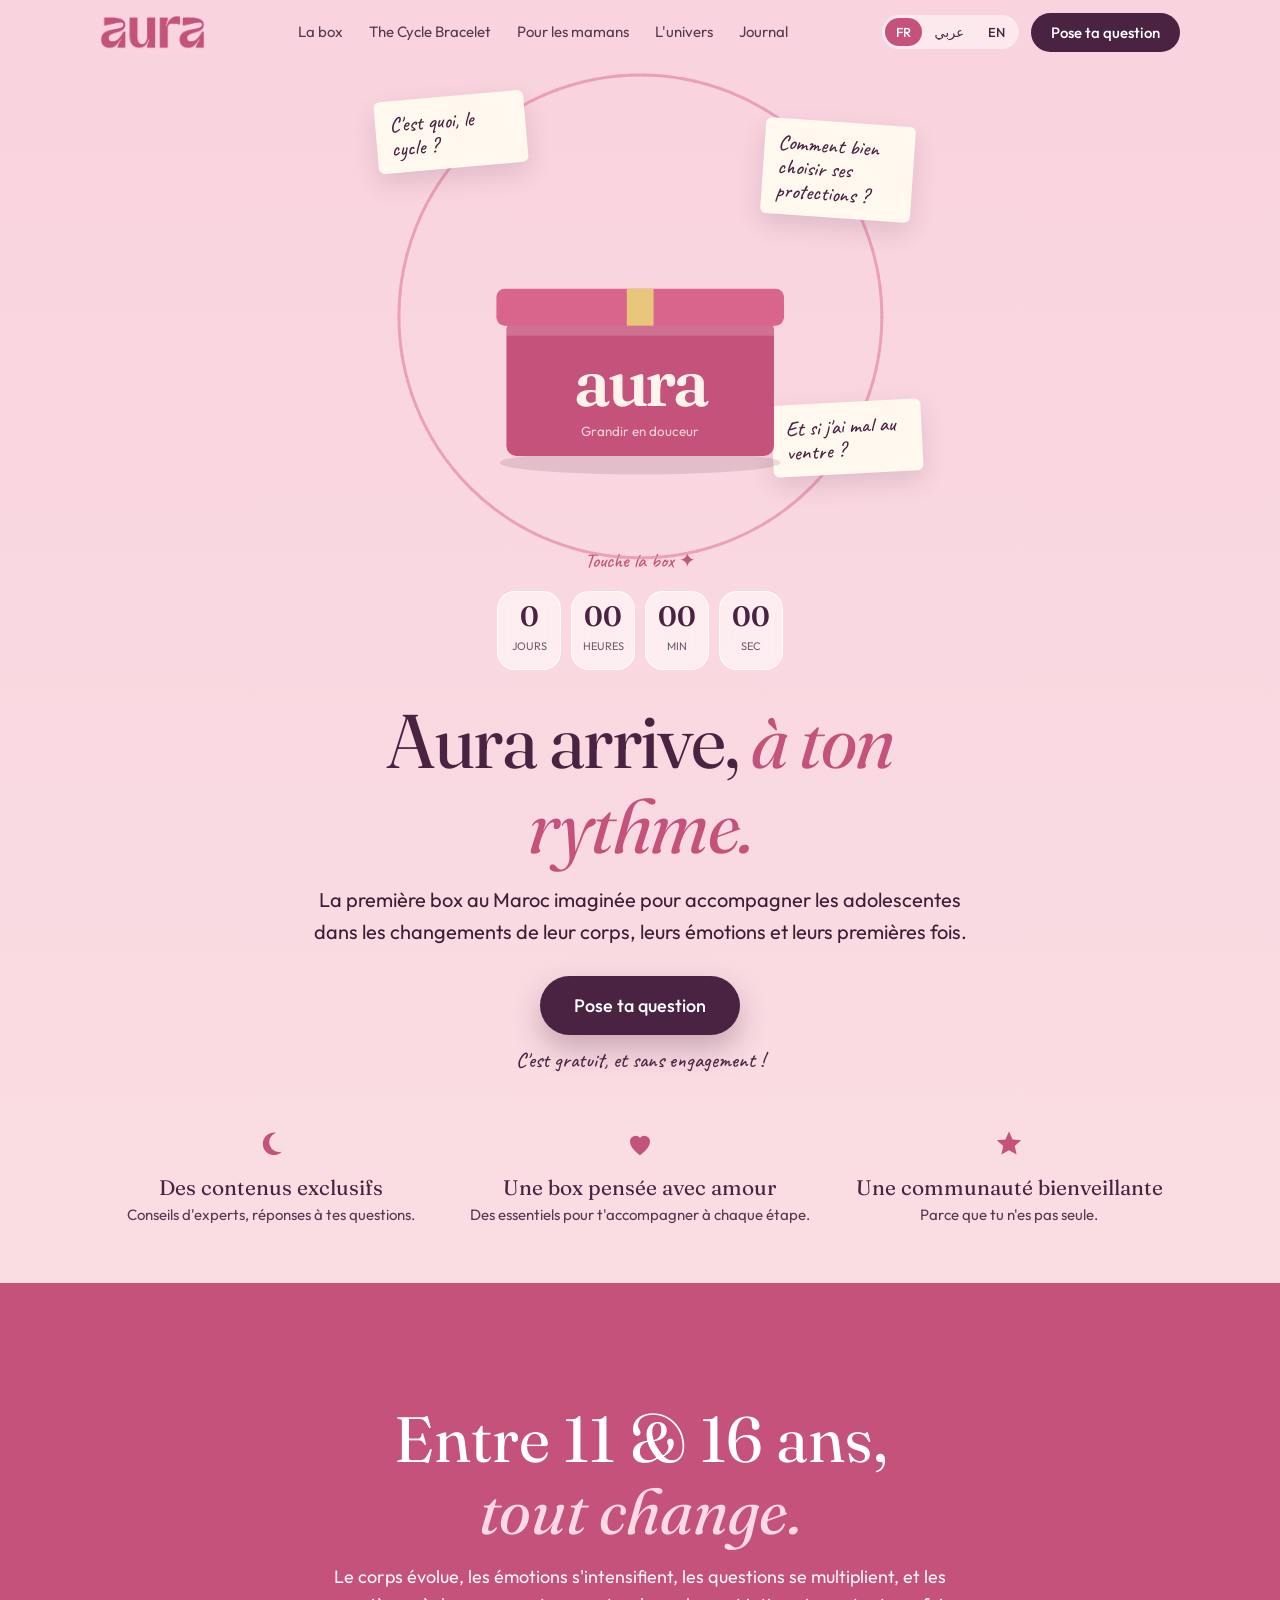
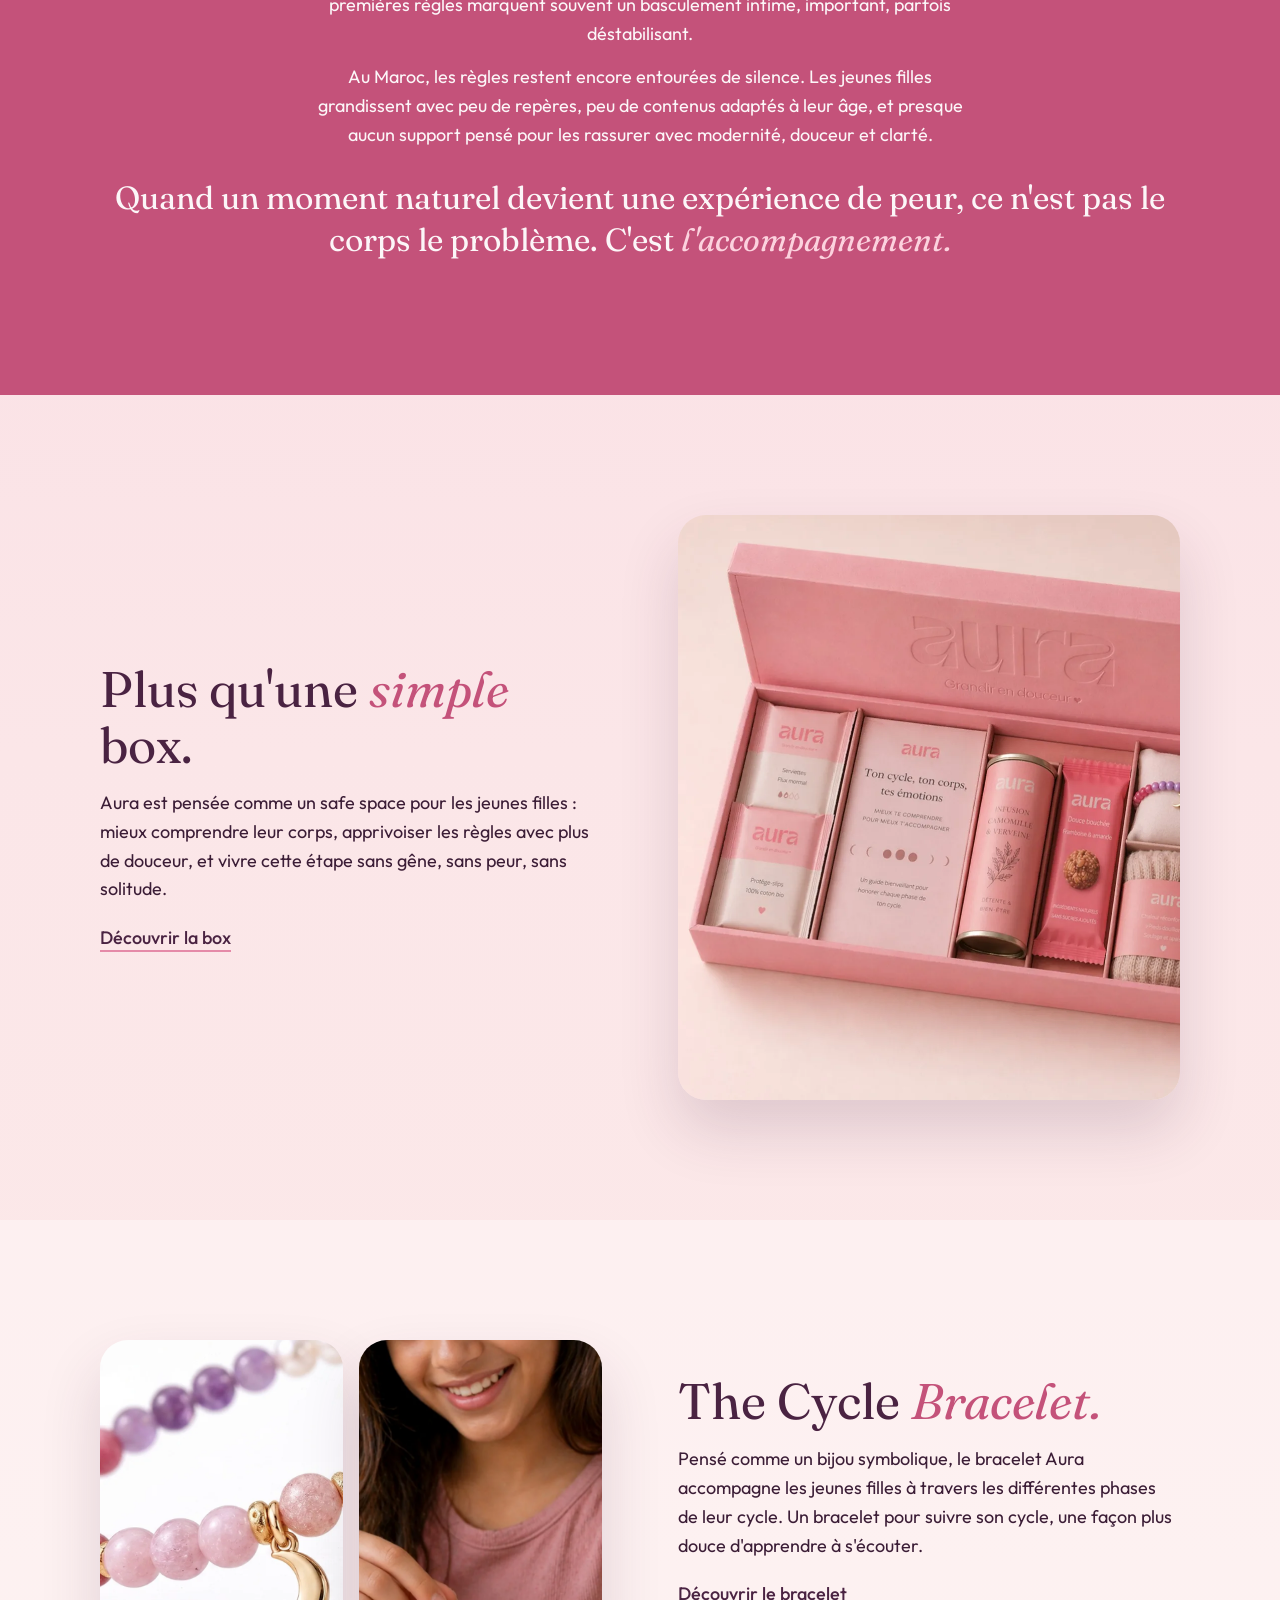
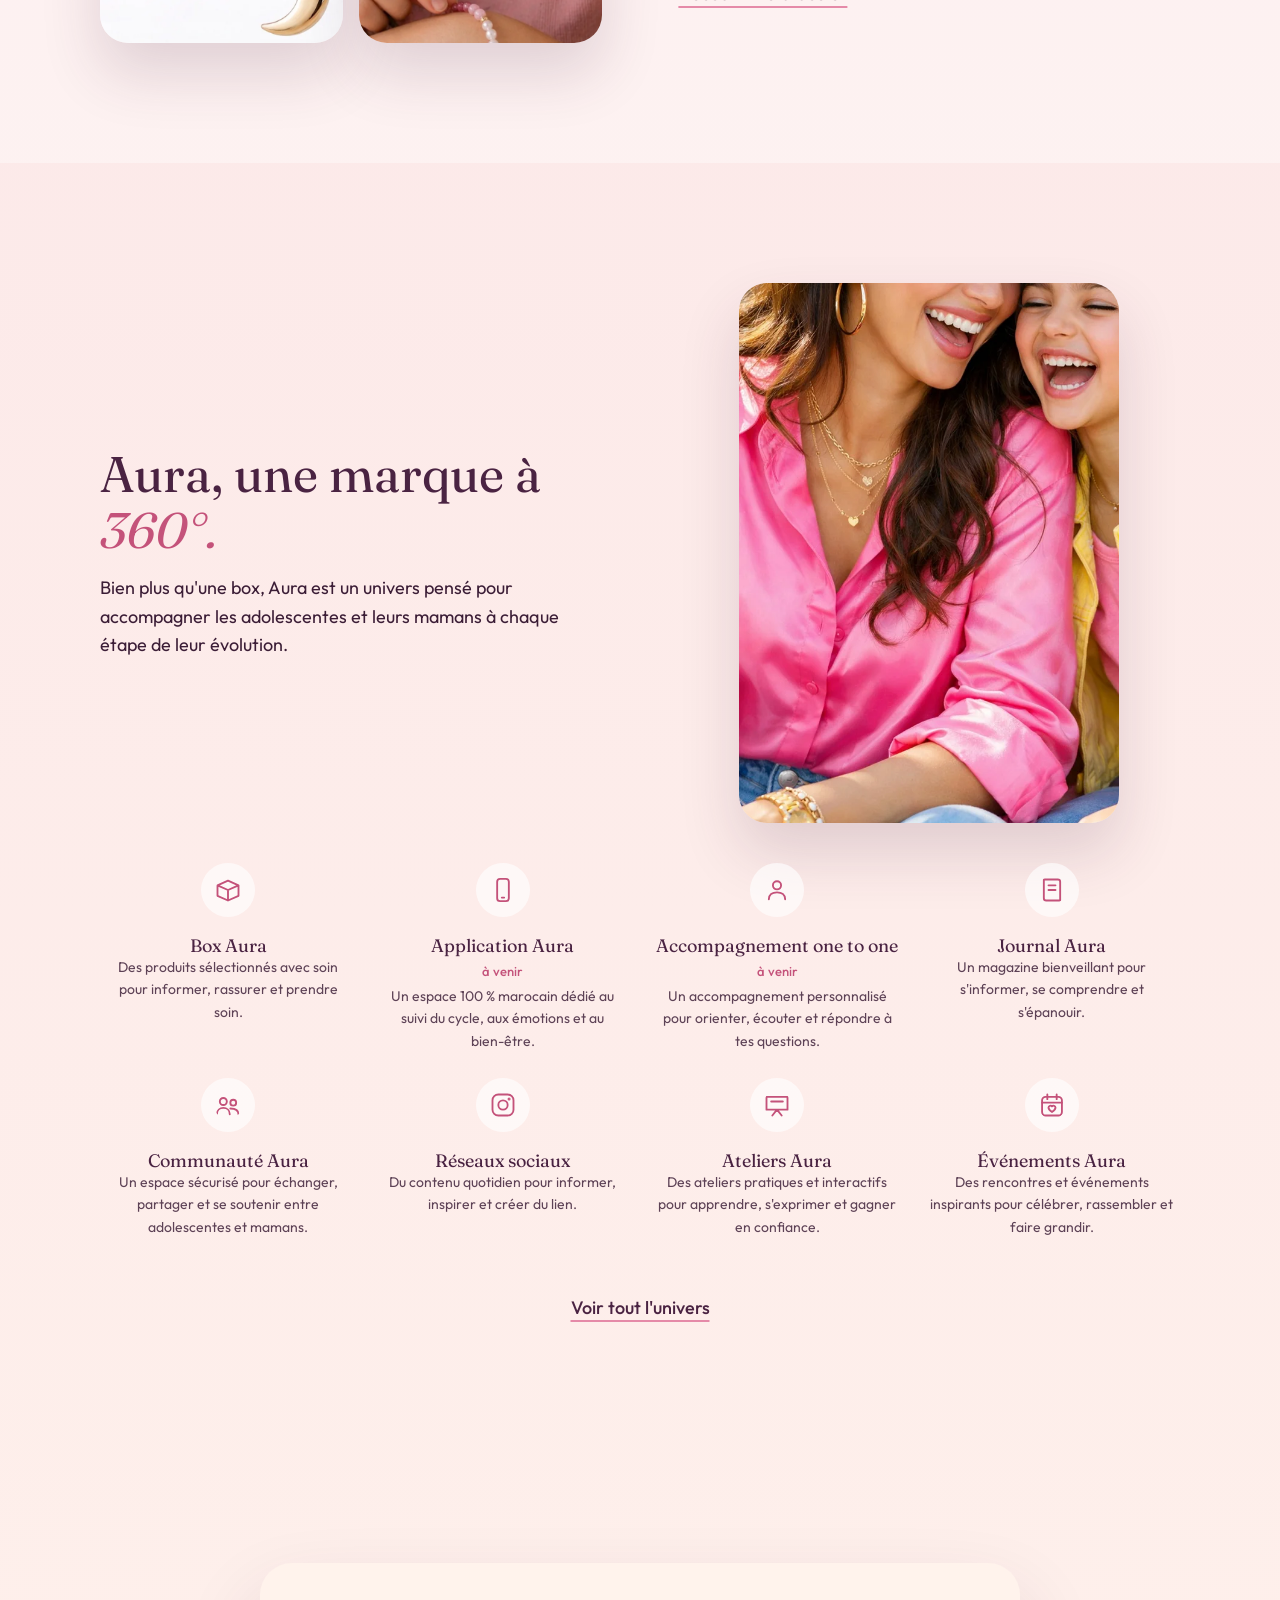
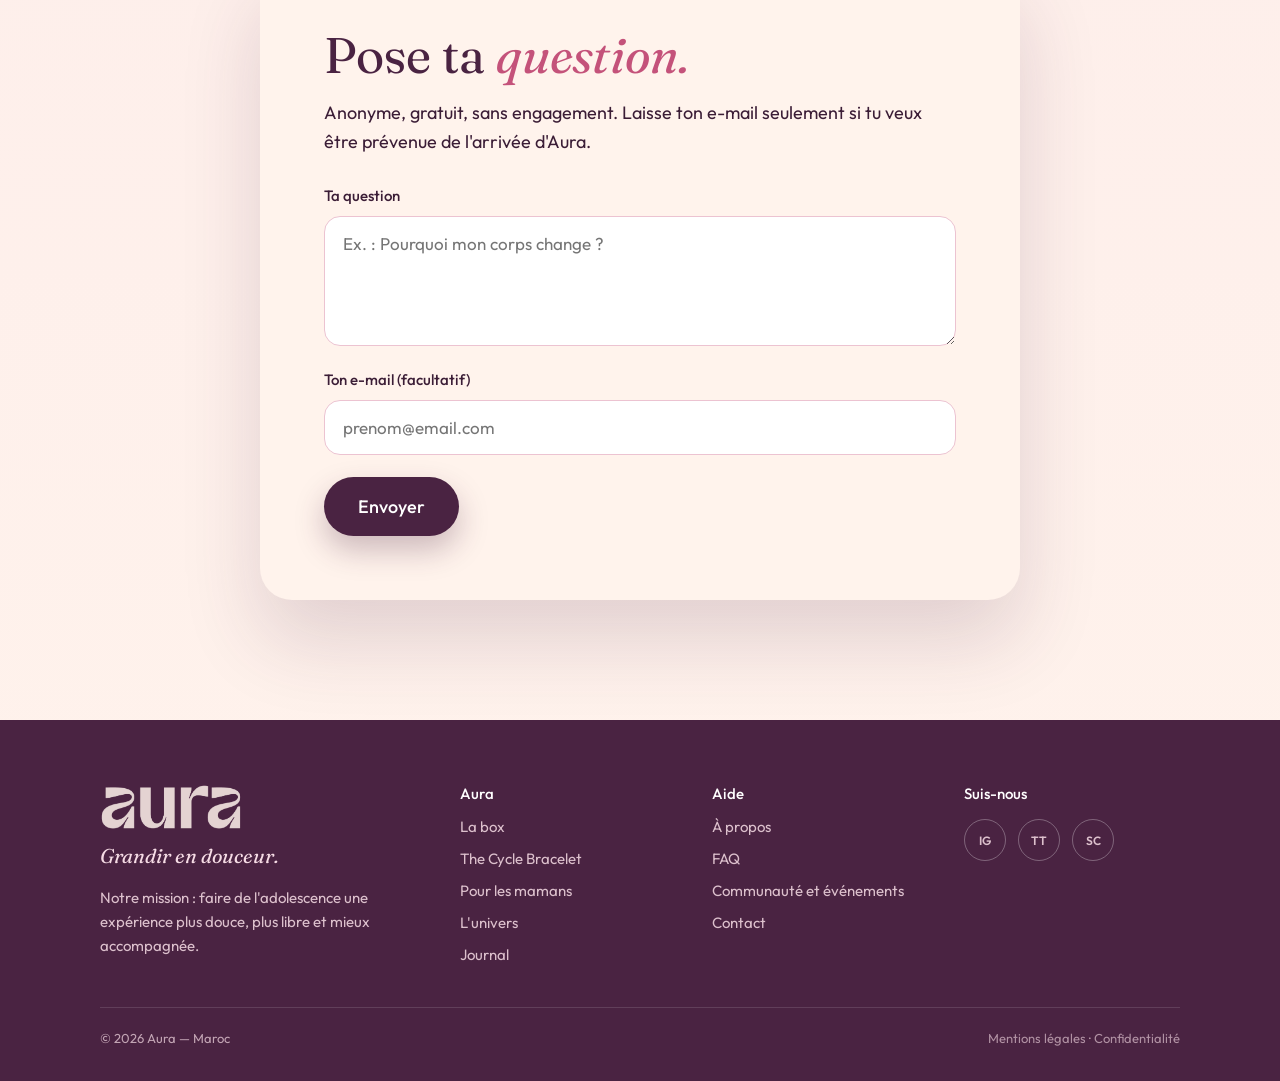
==== commit 62a212ce: "Add files via upload" ====
--- a/index.html
+++ b/index.html
@@ -5,131 +5,23 @@
 <meta name="viewport" content="width=device-width, initial-scale=1, viewport-fit=cover">
 <title>Aura — Grandir en douceur</title>
 <meta name="description" content="La première box au Maroc imaginée pour accompagner les adolescentes dans les changements de leur corps, leurs émotions et leurs premières fois.">
-<meta property="og:title" content="Aura arrive, à ton rythme.">
-<meta property="og:description" content="La première box au Maroc pour accompagner les adolescentes. Pose ta question, c'est gratuit.">
+<meta property="og:title" content="Aura — Grandir en douceur">
+<meta property="og:description" content="La première box au Maroc imaginée pour accompagner les adolescentes dans les changements de leur corps, leurs émotions et leurs premières fois.">
 <link rel="icon" href="data:image/svg+xml,%3Csvg xmlns='http://www.w3.org/2000/svg' viewBox='0 0 32 32'%3E%3Crect width='32' height='32' rx='9' fill='%23c4527a'/%3E%3Cpath d='M20 7a9 9 0 1 0 0 18 7 7 0 0 1 0-18z' fill='%23fff1ea'/%3E%3C/svg%3E">
 <link rel="preconnect" href="https://fonts.googleapis.com"><link rel="preconnect" href="https://fonts.gstatic.com" crossorigin>
 <link href="https://fonts.googleapis.com/css2?family=Fraunces:ital,opsz,wght@0,9..144,400;0,9..144,600;1,9..144,400&family=Outfit:wght@300;400;500;600&family=Caveat:wght@500&family=Noto+Naskh+Arabic:wght@400;600&display=swap" rel="stylesheet">
-<style>
-:root{--bg:#f9d3de;--bg2:#fbe6e8;--cream:#fff3ec;--rose:#e58aa8;--pink:#c4527a;--plum:#4a2342;--gold:#e8c77a;--ink:#3b1d36;--r:22px;
---serif:'Fraunces',Georgia,serif;--sans:'Outfit',system-ui,sans-serif;--hand:'Caveat',cursive}
-*{box-sizing:border-box;margin:0}
-html{scroll-behavior:smooth;scroll-padding-top:72px}
-body{font-family:var(--sans);color:var(--ink);background:linear-gradient(var(--bg),var(--bg2) 40%,var(--cream));line-height:1.6;font-size:clamp(16px,1.1vw + 12px,18px);-webkit-font-smoothing:antialiased;padding-top:env(safe-area-inset-top)}
-[dir=rtl] body,[dir=rtl] .serif{font-family:'Noto Naskh Arabic',var(--sans)}
-a{color:inherit}
-:focus-visible{outline:3px solid var(--plum);outline-offset:3px;border-radius:8px}
-.wrap{width:min(1080px,100% - 40px);margin-inline:auto}
-.serif{font-family:var(--serif)}
-h1,h2,h3{font-family:var(--serif);font-weight:400;line-height:1.12;color:var(--plum)}
-h2{font-size:clamp(30px,5vw,50px);margin-bottom:16px}
-section{padding:clamp(64px,10vw,120px) 0}
-em{font-style:italic;color:var(--pink)}
-/* header */
-header{position:fixed;inset:0 0 auto;z-index:20;padding-top:env(safe-area-inset-top);backdrop-filter:blur(14px);background:rgba(249,211,222,.7)}
-.bar{display:flex;align-items:center;justify-content:space-between;height:64px}
-.logo img{display:block;height:34px;width:auto}footer .logo img{height:46px}
-.ph{display:block;width:100%;height:auto;border-radius:28px;box-shadow:0 30px 60px rgba(74,35,66,.16);object-fit:cover}
-.duo{display:grid;grid-template-columns:1fr 1fr;gap:16px;margin-top:36px}.duo .ph{aspect-ratio:4/5}
-.split .ph.tall{max-height:540px;max-width:380px;margin-inline:auto}
-.logo{font-family:var(--serif);font-weight:600;font-size:30px;letter-spacing:-.04em;color:var(--pink);text-decoration:none}
-nav{display:flex;gap:26px;align-items:center}
-nav a{text-decoration:none;font-size:15px;opacity:.85}
-nav a:hover{opacity:1}
-.lang{display:flex;gap:2px;background:rgba(255,255,255,.5);border-radius:99px;padding:3px}
-.lang button{border:0;background:none;font:500 13px var(--sans);padding:6px 11px;border-radius:99px;cursor:pointer;color:var(--plum)}
-.lang button[aria-pressed=true]{background:var(--pink);color:#fff}
-@media(max-width:760px){nav a{display:none}}
-/* hero */
-.hero{min-height:100svh;padding:96px 0 56px;display:flex;align-items:center;text-align:center;overflow:hidden}
-.stage{position:relative;width:min(440px,86vw);aspect-ratio:1;margin:0 auto 12px}
-.orbit{position:absolute;inset:-6%;width:112%;height:112%;fill:none;stroke:var(--rose);stroke-width:.6;opacity:.7;animation:spin 90s linear infinite}
-.moon{position:absolute;width:44px;top:2%;left:14%;animation:float 7s ease-in-out infinite}
-.box{position:absolute;inset:14% 12% 6%;width:76%;height:80%;cursor:pointer;background:none;border:0;padding:0;overflow:visible}
-.lid{transform-origin:20px 76px;transition:transform .9s cubic-bezier(.3,1.3,.5,1)}
-.open .lid{transform:rotate(-24deg) translate(-8px,-6px)}
-.slip{transition:transform .8s .15s ease;transform:translateY(30px)}
-.open .slip{transform:translateY(0)}
-.q{position:absolute;max-width:150px;padding:12px 14px;background:#fff8ef;border-radius:6px;font:500 clamp(17px,2.2vw,21px)/1.15 var(--hand);color:var(--plum);box-shadow:0 10px 24px rgba(74,35,66,.14);opacity:0;transform:translateY(14px) rotate(var(--rot));transition:opacity .7s,transform .7s;text-align:start;pointer-events:none}
-.q.on{opacity:1;transform:translateY(0) rotate(var(--rot))}
-.q1{top:0;left:-10%;--rot:-5deg}.q2{top:6%;right:-12%;--rot:4deg}.q3{bottom:14%;right:-14%;--rot:-3deg}
-@media(max-width:560px){.q{max-width:112px;padding:9px 10px}.q1{left:-4%}.q2,.q3{right:-4%}}
-.hint{font:500 20px var(--hand);color:var(--pink)}
-.count{display:flex;gap:10px;justify-content:center;margin:18px 0 28px}
-.count div{min-width:64px;padding:10px 6px;border-radius:18px;background:rgba(255,255,255,.55);border:1px solid rgba(255,255,255,.8);backdrop-filter:blur(8px)}
-.count b{display:block;font:600 28px/1 var(--serif);color:var(--plum);font-variant-numeric:tabular-nums}
-.count small{font-size:11px;opacity:.7}
-.hero h1{font-size:clamp(38px,7.2vw,76px);letter-spacing:-.02em;max-width:14ch;margin:0 auto 16px}
-.hero p.lead{max-width:34em;margin:0 auto 28px;font-size:clamp(17px,2.4vw,20px)}
-.btn{display:inline-flex;align-items:center;gap:10px;background:var(--plum);color:#fff;border:0;border-radius:99px;padding:18px 34px;font:500 18px var(--sans);text-decoration:none;cursor:pointer;box-shadow:0 14px 30px rgba(74,35,66,.28);transition:transform .25s,box-shadow .25s}
-.btn:hover{transform:translateY(-2px);box-shadow:0 18px 36px rgba(74,35,66,.34)}
-.free{display:block;margin-top:12px;font:500 21px var(--hand);color:var(--plum)}
-/* usp */
-.usp{display:grid;grid-template-columns:repeat(3,1fr);gap:28px;margin-top:56px;text-align:center}
-.usp h3{font-size:21px;margin:8px 0 4px}.usp p{font-size:15px;opacity:.85}
-.usp svg{width:30px;fill:var(--pink)}
-@media(max-width:700px){.usp{grid-template-columns:1fr}}
-/* manifesto */
-.mani{background:var(--pink);color:#fff;text-align:center}
-.mani h2{color:#fff;font-size:clamp(34px,6vw,64px);max-width:15ch;margin-inline:auto}
-.mani em{color:#ffd9e4}
-.mani p{max-width:36em;margin:0 auto 14px;opacity:.95}
-/* split */
-.split{display:grid;grid-template-columns:1fr 1fr;gap:clamp(28px,6vw,80px);align-items:center}
-@media(max-width:800px){.split{grid-template-columns:1fr}}
-.list{list-style:none;padding:0;display:grid;gap:12px;margin-top:20px}
-.list li{display:flex;gap:12px;align-items:flex-start}
-.list li::before{content:'';flex:none;width:9px;height:9px;margin-top:.55em;background:var(--pink);border-radius:50%}
-.tray{background:var(--cream);border-radius:var(--r);padding:20px;box-shadow:0 30px 60px rgba(74,35,66,.15);display:grid;grid-template-columns:repeat(3,1fr);gap:10px}
-.tray span{aspect-ratio:3/4;border-radius:12px;display:grid;place-items:end center;padding:10px;text-align:center;font-size:13px;line-height:1.2;color:#fff;background:var(--rose)}
-.tray span:nth-child(2n){background:var(--pink)}.tray span:nth-child(3n){background:#d8a3b5}
-.note{font-size:14px;opacity:.7;margin-top:16px}
-/* cycle */
-.phases{display:grid;grid-template-columns:repeat(4,1fr);gap:16px;margin-top:40px}
-@media(max-width:860px){.phases{grid-template-columns:repeat(2,1fr)}}
-.phase{background:rgba(255,255,255,.6);border-radius:var(--r);padding:26px 18px;text-align:center}
-.phase i{display:block;width:46px;height:46px;margin:0 auto 14px;border-radius:50%;background:var(--plum);box-shadow:inset 0 0 0 2px var(--plum)}
-.phase h3{font-size:20px}.phase p{font-size:14px;opacity:.8}
-/* 360 */
-.grid8{display:grid;grid-template-columns:repeat(4,1fr);gap:26px 18px;margin-top:40px}
-@media(max-width:860px){.grid8{grid-template-columns:repeat(2,1fr)}}
-.grid8 div{text-align:center;padding:0 6px}
-.grid8 svg{width:54px;height:54px;padding:13px;border-radius:50%;background:rgba(255,255,255,.65);stroke:var(--pink);fill:none;stroke-width:1.6;stroke-linecap:round;stroke-linejoin:round;margin-bottom:10px}
-.grid8 h3{font-size:18px}.grid8 p{font-size:14px;opacity:.82}
-.soon{font:500 13px var(--sans);color:var(--pink)}
-/* form */
-.card{background:var(--cream);border-radius:32px;padding:clamp(28px,6vw,64px);box-shadow:0 40px 80px rgba(74,35,66,.16);max-width:760px;margin-inline:auto}
-form{display:grid;gap:22px;margin-top:28px}
-label{display:grid;gap:8px;font-weight:500;font-size:15px}
-input,textarea{font:400 17px var(--sans);padding:16px 18px;border:1.5px solid #ecc3d1;border-radius:16px;background:#fff;color:var(--ink);width:100%}
-textarea{min-height:130px;resize:vertical}
-input:focus,textarea:focus{outline:3px solid var(--rose);border-color:var(--pink)}
-.ok{display:none;font:500 24px var(--hand);color:var(--pink)}
-.sent .ok{display:block}.sent form{display:none}
-/* footer */
-footer{background:var(--plum);color:#f6dce5;padding:64px 0 calc(32px + env(safe-area-inset-bottom))}
-.fgrid{display:grid;grid-template-columns:1.4fr 1fr 1fr;gap:36px}
-@media(max-width:760px){.fgrid{grid-template-columns:1fr}}
-footer .logo{color:#fff;font-size:38px}
-footer h4{font:500 15px var(--sans);color:#fff;margin-bottom:12px}
-footer ul{list-style:none;padding:0;display:grid;gap:8px;font-size:15px}
-footer a{text-decoration:none;opacity:.85}footer a:hover{opacity:1;text-decoration:underline}
-.soc{display:flex;gap:12px;margin-top:16px}
-.soc a{width:42px;height:42px;border-radius:50%;border:1px solid rgba(255,255,255,.35);display:grid;place-items:center;font-size:12px;font-weight:600}
-.legal{border-top:1px solid rgba(255,255,255,.18);margin-top:40px;padding-top:20px;font-size:13px;opacity:.7;display:flex;justify-content:space-between;gap:12px;flex-wrap:wrap}
-@keyframes spin{to{transform:rotate(360deg)}}
-@keyframes float{50%{transform:translateY(-8px)}}
-@media(prefers-reduced-motion:reduce){*{animation:none!important;transition:none!important;scroll-behavior:auto}}
-</style>
+<link rel="stylesheet" href="assets/style.css">
 </head>
 <body>
 <header><div class="wrap bar">
-<a class="logo" href="#top" aria-label="Aura"><img src="assets/logo-pink-mark.png" alt="Aura" width="94" height="34"></a>
-<nav><a href="#box" data-i="n1">La box</a><a href="#cycle" data-i="n2">The Cycle Bracelet</a><a href="#univers" data-i="n3">L'univers</a>
-<div class="lang" role="group" aria-label="Langue"><button data-l="fr" aria-pressed="true">FR</button><button data-l="ar" aria-pressed="false">عربي</button><button data-l="en" aria-pressed="false">EN</button></div></nav>
+<a class="logo" href="index.html" aria-label="Aura"><img src="assets/logo-pink-mark.png" alt="Aura" width="105" height="34"></a>
+<nav id="nav" aria-label="Navigation principale"><a href="la-box.html">La box</a><a href="the-cycle-bracelet.html">The Cycle Bracelet</a><a href="pour-les-mamans.html">Pour les mamans</a><a href="univers.html">L'univers</a><a href="journal.html">Journal</a></nav>
+<div class="tools"><div class="lang" role="group" aria-label="Langue"><button data-l="fr" aria-pressed="true">FR</button><button data-l="ar" aria-pressed="false">عربي</button><button data-l="en" aria-pressed="false">EN</button></div>
+<a class="btn sm" href="pose-ta-question.html">Pose ta question</a>
+<button class="burger" aria-label="Menu" aria-expanded="false" aria-controls="nav"><span></span></button></div>
 </div></header>
+<main id="top">
 
-<main id="top">
 <section class="hero"><div class="wrap">
 <div class="stage">
 <svg class="orbit" viewBox="0 0 100 100" aria-hidden="true"><circle cx="50" cy="50" r="49" stroke-dasharray="0.4 2.2"/><circle cx="50" cy="50" r="49"/></svg>
@@ -146,12 +38,12 @@
 <g class="lid"><rect x="14" y="58" width="172" height="22" rx="5" fill="#d9648c"/><rect x="92" y="58" width="16" height="22" fill="#e8c77a"/></g>
 </svg></button>
 </div>
-<p class="hint" id="hint" data-i="hint">Touche la box ✦</p>
-<div class="count" id="count" aria-label="Compte à rebours"><div><b id="d">–</b><small data-i="cd">JOURS</small></div><div><b id="h">–</b><small data-i="ch">HEURES</small></div><div><b id="m">–</b><small>MIN</small></div><div><b id="s">–</b><small>SEC</small></div></div>
-<h1 data-i="h1">Aura arrive, <em>à ton rythme.</em></h1>
-<p class="lead" data-i="lead">La première box au Maroc imaginée pour accompagner les adolescentes dans les changements de leur corps, leurs émotions et leurs premières fois.</p>
-<a class="btn" href="#question" data-i="cta">Pose ta question</a>
-<span class="free" data-i="free">C'est gratuit, et sans engagement !</span>
+<p class="hint" id="hint">Touche la box ✦</p>
+<div class="count" id="count" aria-label="Compte à rebours"><div><b id="d">–</b><small>JOURS</small></div><div><b id="h">–</b><small>HEURES</small></div><div><b id="m">–</b><small>MIN</small></div><div><b id="s">–</b><small>SEC</small></div></div>
+<h1>Aura arrive, <em>à ton rythme.</em></h1>
+<p class="lead">La première box au Maroc imaginée pour accompagner les adolescentes dans les changements de leur corps, leurs émotions et leurs premières fois.</p>
+<a class="btn" href="#question">Pose ta question</a>
+<span class="free">C'est gratuit, et sans engagement !</span>
 <div class="usp">
 <div><svg viewBox="0 0 24 24"><path d="M16 3a9 9 0 1 0 5 15A7.5 7.5 0 0 1 16 3z"/></svg><h3>Des contenus exclusifs</h3><p>Conseils d'experts, réponses à tes questions.</p></div>
 <div><svg viewBox="0 0 24 24"><path d="M12 21s-8-5.2-8-11a4.5 4.5 0 0 1 8-2.8A4.5 4.5 0 0 1 20 10c0 5.800-8 11-8 11z"/></svg><h3>Une box pensée avec amour</h3><p>Des essentiels pour t'accompagner à chaque étape.</p></div>
@@ -169,23 +61,13 @@
 <section id="box"><div class="wrap split">
 <div><h2>Plus qu'une <em>simple</em> box.</h2>
 <p>Aura est pensée comme un safe space pour les jeunes filles : mieux comprendre leur corps, apprivoiser les règles avec plus de douceur, et vivre cette étape sans gêne, sans peur, sans solitude.</p>
-<p style="margin-top:12px">Du côté des mamans, un cadre, des mots et des outils pour accompagner ce moment sereinement. Des produits utiles. Une éducation douce. Une expérience positive.</p></div>
-<div><img class="ph" src="assets/box-contents.webp" width="1000" height="1166" loading="lazy" alt="La box Aura ouverte : fiche éducative, tisane, snack, bracelet et produits confort">
-<ul class="list"><li>Protections hygiéniques adaptées</li><li>Fiche éducative : cycle, corps, émotions</li><li>Bracelet Aura, guide symbolique du cycle</li><li>Tisane naturelle : camomille, verveine…</li><li>Snack douceur et produit confort (patch chauffant, chaussettes…)</li><li>Stickers ou attention symbolique</li></ul>
-<p class="note">Sélection de produits de qualité, avec collaborations locales.</p></div>
-</div></section>
-
-<section id="cycle" style="background:rgba(255,255,255,.35)"><div class="wrap">
-<div style="max-width:620px"><h2>The Cycle <em>Bracelet.</em></h2>
-<p>Pensé comme un bijou symbolique, le bracelet Aura accompagne les jeunes filles à travers les différentes phases de leur cycle. Un bracelet pour suivre son cycle, une façon plus douce d'apprendre à s'écouter.</p></div>
-<div class="duo"><img class="ph" src="assets/bracelet.webp" width="680" height="1092" loading="lazy" alt="The Cycle Bracelet avec sa bedel en forme de lune"><img class="ph" src="assets/bracelet-girl.webp" width="580" height="1117" loading="lazy" alt="Une jeune fille sourit en attachant son bracelet Aura"></div>
-<div class="phases">
-<div class="phase"><i style="background:radial-gradient(circle at 50% 50%,#b03a63 0 100%)"></i><h3>Menstruation</h3><p>Soft Pause</p></div>
-<div class="phase"><i style="background:radial-gradient(circle at 70% 50%,transparent 0 38%,#4a2342 39%)"></i><h3>Folliculaire</h3><p>Fresh Start</p></div>
-<div class="phase"><i style="background:#e8c77a;box-shadow:0 0 0 6px rgba(232,199,122,.35)"></i><h3>Ovulation</h3><p>Glow Mode</p></div>
-<div class="phase"><i style="background:radial-gradient(circle at 70% 50%,transparent 0 55%,#4a2342 56%);transform:scaleX(-1)"></i><h3>Lutéale</h3><p>Slow Mood</p></div>
-</div></div></section>
-
+<a class="more" href="la-box.html">Découvrir la box</a></div>
+<img class="ph" src="assets/box-contents.webp" width="1000" height="1166" loading="lazy" alt="La box Aura ouverte : fiche éducative, tisane, snack, bracelet et produits confort"></div></section>
+<section id="cycle" style="background:rgba(255,255,255,.35)"><div class="wrap split rev">
+<div><h2>The Cycle <em>Bracelet.</em></h2>
+<p>Pensé comme un bijou symbolique, le bracelet Aura accompagne les jeunes filles à travers les différentes phases de leur cycle. Un bracelet pour suivre son cycle, une façon plus douce d'apprendre à s'écouter.</p>
+<a class="more" href="the-cycle-bracelet.html">Découvrir le bracelet</a></div>
+<div class="duo" style="margin:0"><img class="ph" src="assets/bracelet.webp" width="680" height="1092" loading="lazy" alt="The Cycle Bracelet avec sa bedel en forme de lune"><img class="ph" src="assets/bracelet-girl.webp" width="580" height="1117" loading="lazy" alt="Une jeune fille sourit en attachant son bracelet Aura"></div></div></section>
 <section id="univers"><div class="wrap">
 <div class="split"><div><h2>Aura, une marque à <em>360°.</em></h2>
 <p>Bien plus qu'une box, Aura est un univers pensé pour accompagner les adolescentes et leurs mamans à chaque étape de leur évolution.</p></div><img class="ph tall" src="assets/maman-fille.webp" width="630" height="971" loading="lazy" alt="Une maman et sa fille rient ensemble"></div>
@@ -198,68 +80,31 @@
 <div><svg viewBox="0 0 24 24"><rect x="3" y="3" width="18" height="18" rx="5"/><circle cx="12" cy="12" r="4"/><circle cx="17.200" cy="6.800" r=".5"/></svg><h3>Réseaux sociaux</h3><p>Du contenu quotidien pour informer, inspirer et créer du lien.</p></div>
 <div><svg viewBox="0 0 24 24"><path d="M3 5h18v11H3zM8 21l4-5 4 5M7 9h10"/></svg><h3>Ateliers Aura</h3><p>Des ateliers pratiques et interactifs pour apprendre, s'exprimer et gagner en confiance.</p></div>
 <div><svg viewBox="0 0 24 24"><rect x="3.500" y="5" width="17" height="16" rx="3"/><path d="M8 3v4M16 3v4M3.500 10h17M12 18s-3-1.800-3-3.800a1.700 1.700 0 0 1 3-1 1.700 1.700 0 0 1 3 1c0 2-3 3.800-3 3.800z"/></svg><h3>Événements Aura</h3><p>Des rencontres et événements inspirants pour célébrer, rassembler et faire grandir.</p></div>
-</div></div></section>
+</div><div style="text-align:center;margin-top:36px"><a class="more" href="univers.html">Voir tout l'univers</a></div></div></section>
 
 <section id="question"><div class="wrap"><div class="card" id="card">
-<h2 data-i="fh">Pose ta <em>question.</em></h2>
-<p data-i="fp">Anonyme, gratuit, sans engagement. Laisse ton e-mail seulement si tu veux être prévenue de l'arrivée d'Aura.</p>
-<form id="form" novalidate>
-<label><span data-i="fq">Ta question</span><textarea name="question" maxlength="400" placeholder="Ex. : Pourquoi mon corps change ?"></textarea></label>
-<label><span data-i="fe">Ton e-mail (facultatif)</span><input type="email" name="email" autocomplete="email" placeholder="prenom@email.com"></label>
-<button class="btn" type="submit" data-i="fs" style="justify-self:start">Envoyer</button>
+<h2>Pose ta <em>question.</em></h2>
+<p>Anonyme, gratuit, sans engagement. Laisse ton e-mail seulement si tu veux être prévenue de l'arrivée d'Aura.</p>
+<form data-form novalidate>
+<label><span>Ta question</span><textarea name="question" maxlength="400" placeholder="Ex. : Pourquoi mon corps change ?"></textarea></label>
+<label><span>Ton e-mail (facultatif)</span><input type="email" name="email" autocomplete="email" placeholder="prenom@email.com"></label>
+<button class="btn" type="submit" style="justify-self:start">Envoyer</button>
 </form>
-<p class="ok" data-i="fok">Merci ! Ta question est bien arrivée ♥</p>
+<p class="ok">Merci ! Ta question est bien arrivée ♥</p>
 </div></div></section>
 </main>
-
 <footer><div class="wrap">
-<div class="fgrid">
-<div><a class="logo" href="#top" aria-label="Aura"><img src="assets/logo-cream-mark.png" alt="Aura" width="123" height="45"></a><p class="serif" style="font-style:italic;margin:8px 0 14px;font-size:20px" data-i="tag">Grandir en douceur.</p><p style="font-size:15px;opacity:.85;max-width:30em" data-i="mis">Notre mission : faire de l'adolescence une expérience plus douce, plus libre et mieux accompagnée.</p></div>
-<div><h4>Aura</h4><ul><li><a href="#box">La box</a></li><li><a href="#cycle">The Cycle Bracelet</a></li><li><a href="#univers">L'univers</a></li><li><a href="#question">Pose ta question</a></li></ul></div>
+<div class="fgrid" style="grid-template-columns:1.5fr 1fr 1fr 1fr">
+<div><a class="logo" href="index.html" aria-label="Aura"><img src="assets/logo-cream-mark.png" alt="Aura" width="143" height="46"></a><p class="serif" style="font-style:italic;margin:10px 0 14px;font-size:20px">Grandir en douceur.</p><p style="font-size:15px;opacity:.85;max-width:30em">Notre mission : faire de l'adolescence une expérience plus douce, plus libre et mieux accompagnée.</p></div>
+<div><h4>Aura</h4><ul><li><a href="la-box.html">La box</a></li><li><a href="the-cycle-bracelet.html">The Cycle Bracelet</a></li><li><a href="pour-les-mamans.html">Pour les mamans</a></li><li><a href="univers.html">L'univers</a></li><li><a href="journal.html">Journal</a></li></ul></div>
+<div><h4>Aide</h4><ul><li><a href="a-propos.html">À propos</a></li><li><a href="faq.html">FAQ</a></li><li><a href="communaute.html">Communauté et événements</a></li><li><a href="contact.html">Contact</a></li></ul></div>
 <div><h4>Suis-nous</h4><div class="soc"><a href="#" aria-label="Instagram">IG</a><a href="#" aria-label="TikTok">TT</a><a href="#" aria-label="Snapchat">SC</a></div></div>
 </div>
-<div class="legal"><span>© 2026 Aura — Maroc</span><span><a href="#">Mentions légales</a> · <a href="#">Confidentialité</a> · <a href="mailto:hello@aura.ma">Contact</a></span></div>
+<div class="legal"><span>© 2026 Aura — Maroc</span><span><a href="mentions-legales.html">Mentions légales</a> · <a href="confidentialite.html">Confidentialité</a></span></div>
 </div></footer>
-
-<script>
-// ---- CONFIG (à vérifier avec la cliente) ----
-const LAUNCH_DATE='2026-12-01T00:00:00+01:00'; // date de lancement réelle
-const FORM_ENDPOINT=''; // ex. https://formspree.io/f/xxxx — vide = simulation locale
-// ---------------------------------------------
-const $=s=>document.querySelector(s),pad=n=>String(n).padStart(2,'0');
-function tick(){let t=Math.max(0,new Date(LAUNCH_DATE)-Date.now())/1000;
-$('#d').textContent=Math.floor(t/86400);$('#h').textContent=pad(Math.floor(t%86400/3600));$('#m').textContent=pad(Math.floor(t%3600/60));$('#s').textContent=pad(Math.floor(t%60));
-if(t===0)$('#count').hidden=true}
-tick();setInterval(tick,1000);
-// box interactive
-let pool=["Comment en parler à maman ?","Pourquoi mon corps change ?","Est-ce normal d'être stressée ?","C'est quoi, le cycle ?","Comment bien choisir ses protections ?","Et si j'ai mal au ventre ?","Est-ce que mes copines vivent la même chose ?","Comment gérer mes humeurs ?"];
-const qs=[...document.querySelectorAll('.q')];let n=0,box=$('#boxbtn'),lastY=0;
-function fill(){qs.forEach((q,i)=>{q.classList.remove('on');setTimeout(()=>{q.textContent=pool[(n+i)%pool.length];q.classList.add('on')},350+i*260)});n=(n+3)%pool.length}
-setTimeout(fill,700);
-box.addEventListener('click',()=>{const o=box.parentNode.classList.toggle('open');$('#hint').style.opacity=.0;box.setAttribute('aria-label',o?'Une nouvelle question':'Ouvrir la box Aura');if(o)fill()});
-setInterval(()=>{if(!matchMedia('(prefers-reduced-motion:reduce)').matches&&!box.parentNode.classList.contains('open'))fill()},7000);
-box.parentNode.classList.add('stage');
-// form
-$('#form').addEventListener('submit',async e=>{e.preventDefault();const f=e.target,d=Object.fromEntries(new FormData(f));
-if(!d.question.trim()&&!d.email.trim()){f.question.focus();return}
-try{if(FORM_ENDPOINT)await fetch(FORM_ENDPOINT,{method:'POST',headers:{'Content-Type':'application/json',Accept:'application/json'},body:JSON.stringify(d)})}catch(_){}
-$('#card').classList.add('sent')});
-// i18n (hero, navigation, formulaire, footer)
-const T={en:{n1:'The box',n2:'The Cycle Bracelet',n3:'The universe',hint:'Tap the box ✦',cd:'DAYS',ch:'HOURS',h1:'Aura is coming, <em>at your pace.</em>',lead:'The first box in Morocco designed to support teenage girls through changes in their body, their emotions and their firsts.',cta:'Ask your question',free:'It’s free, no strings attached!',fh:'Ask your <em>question.</em>',fp:'Anonymous, free, no commitment. Leave your email only if you want to hear when Aura arrives.',fq:'Your question',fe:'Your email (optional)',fs:'Send',fok:'Thank you! Your question has arrived ♥',tag:'Growing up gently.',mis:'Our mission: to make adolescence a gentler, freer and better supported experience.'},
-ar:{n1:'الصندوق',n2:'سوار الدورة',n3:'عالم أورا',hint:'المسي الصندوق ✦',cd:'أيام',ch:'ساعات',h1:'أورا قادمة، <em>على إيقاعك.</em>',lead:'أول صندوق في المغرب صُمّم لمرافقة المراهقات في تغيّرات الجسد والمشاعر والتجارب الأولى.',cta:'اطرحي سؤالك',free:'مجاني وبدون أي التزام!',fh:'اطرحي <em>سؤالك.</em>',fp:'مجهول ومجاني وبدون التزام. اتركي بريدك فقط إن أردتِ أن نخبرك بوصول أورا.',fq:'سؤالك',fe:'بريدك الإلكتروني (اختياري)',fs:'إرسال',fok:'شكرًا! وصل سؤالك ♥',tag:'نكبر بلطف.',mis:'مهمتنا: أن نجعل المراهقة تجربة ألطف وأحرّ وأفضل مرافقة.'}};
-const FR={};document.querySelectorAll('[data-i]').forEach(el=>FR[el.dataset.i]=el.innerHTML);
-document.querySelectorAll('.lang button').forEach(b=>b.onclick=()=>{const l=b.dataset.l,dict=l==='fr'?FR:{...FR,...T[l]};
-document.documentElement.lang=l;document.documentElement.dir=l==='ar'?'rtl':'ltr';
-document.querySelectorAll('[data-i]').forEach(el=>el.innerHTML=dict[el.dataset.i]);
-document.querySelectorAll('.lang button').forEach(x=>x.setAttribute('aria-pressed',x===b))});
-
-// i18n: alle secties + vragen rond de box
-const X=[["Des contenus exclusifs","Exclusive content","محتوى حصري"],["Conseils d'experts, réponses à tes questions.","Expert advice, answers to your questions.","نصائح الخبيرات وأجوبة عن أسئلتك."],["Une box pensée avec amour","A box made with love","صندوق صُمّم بحب"],["Des essentiels pour t'accompagner à chaque étape.","Essentials to support you at every step.","أساسيات ترافقك في كل مرحلة."],["Une communauté bienveillante","A caring community","مجتمع داعم ولطيف"],["Parce que tu n'es pas seule.","Because you’re not alone.","لأنكِ لستِ وحدك."],["Entre 11 &amp; 16 ans, <em>tout change.</em>","Between 11 &amp; 16, <em>everything changes.</em>","بين 11 و16 سنة، <em>كل شيء يتغيّر.</em>"],["Le corps évolue, les émotions s'intensifient, les questions se multiplient, et les premières règles marquent souvent un basculement intime, important, parfois déstabilisant.","The body changes, emotions grow stronger, questions pile up, and the first period often marks an intimate, important, sometimes unsettling turning point.","يتغيّر الجسد، وتشتدّ المشاعر، وتتكاثر الأسئلة، وغالبًا ما تشكّل الدورة الشهرية الأولى منعطفًا حميميًا ومهمًا وقد يكون مربكًا أحيانًا."],["Au Maroc, les règles restent encore entourées de silence. Les jeunes filles grandissent avec peu de repères, peu de contenus adaptés à leur âge, et presque aucun support pensé pour les rassurer avec modernité, douceur et clarté.","In Morocco, periods are still surrounded by silence. Girls grow up with few reference points, little age-appropriate content, and almost no support designed to reassure them with modernity, gentleness and clarity.","في المغرب، لا تزال الدورة الشهرية محاطة بالصمت. تكبر الفتيات بقليل من المراجع، وقليل من المحتوى المناسب لسنّهنّ، وبلا دعم يطمئنهنّ بأسلوب عصري ولطيف وواضح."],["Quand un moment naturel devient une expérience de peur, ce n'est pas le corps le problème. C'est <em>l'accompagnement.</em>","When a natural moment becomes an experience of fear, the body is not the problem. It’s the <em>support.</em>","حين تتحوّل لحظة طبيعية إلى تجربة خوف، فالجسد ليس المشكلة. المشكلة هي <em>المرافقة.</em>"],["Plus qu'une <em>simple</em> box.","More than a <em>simple</em> box.","أكثر من <em>مجرد</em> صندوق."],["Aura est pensée comme un safe space pour les jeunes filles : mieux comprendre leur corps, apprivoiser les règles avec plus de douceur, et vivre cette étape sans gêne, sans peur, sans solitude.","Aura is designed as a safe space for young girls: to understand their bodies better, to approach periods more gently, and to live this stage without embarrassment, fear or loneliness.","أورا فضاء آمن للفتيات: لفهم أجسادهنّ بشكل أفضل، ولتقبّل الدورة الشهرية بمزيد من اللطف، وعيش هذه المرحلة بلا حرج ولا خوف ولا وحدة."],["Du côté des mamans, un cadre, des mots et des outils pour accompagner ce moment sereinement. Des produits utiles. Une éducation douce. Une expérience positive.","For mums, a framework, words and tools to support this moment calmly. Useful products. Gentle education. A positive experience.","وللأمهات: إطار وكلمات وأدوات لمرافقة هذه اللحظة بهدوء. منتجات مفيدة. تربية لطيفة. تجربة إيجابية."],["Protections hygiéniques","Sanitary products","منتجات النظافة"],["Fiche éducative","Educational card","بطاقة تثقيفية"],["Bracelet Aura","Aura bracelet","سوار أورا"],["Tisane naturelle","Natural herbal tea","أعشاب طبيعية"],["Snack douceur","Sweet snack","وجبة خفيفة"],["Produit confort","Comfort item","منتج راحة"],["Protections hygiéniques adaptées","Suitable sanitary products","منتجات نظافة مناسبة"],["Fiche éducative : cycle, corps, émotions","Educational card: cycle, body, emotions","بطاقة تثقيفية: الدورة والجسد والمشاعر"],["Bracelet Aura, guide symbolique du cycle","Aura bracelet, a symbolic guide to the cycle","سوار أورا، دليل رمزي للدورة"],["Tisane naturelle : camomille, verveine…","Natural herbal tea: chamomile, verbena…","أعشاب طبيعية: البابونج، اللويزة…"],["Snack douceur et produit confort (patch chauffant, chaussettes…)","Sweet snack and comfort item (heat patch, socks…)","وجبة خفيفة ومنتج راحة (لصقة دافئة، جوارب…)"],["Stickers ou attention symbolique","Stickers or a symbolic keepsake","ملصقات أو هدية رمزية"],["Sélection de produits de qualité, avec collaborations locales.","A selection of quality products, with local collaborations.","منتجات مختارة بجودة عالية، بتعاون مع حرفيين ومنتجين محليين."],["Pensé comme un bijou symbolique, le bracelet Aura accompagne les jeunes filles à travers les différentes phases de leur cycle. Un bracelet pour suivre son cycle, une façon plus douce d'apprendre à s'écouter.","Designed as a symbolic piece of jewellery, the Aura bracelet accompanies girls through the different phases of their cycle. A bracelet to follow your cycle, a gentler way to learn to listen to yourself.","سوار أورا قطعة مجوهرات رمزية ترافق الفتيات عبر مراحل دورتهنّ المختلفة. سوار لتتبّع الدورة، وطريقة ألطف لتتعلّمي الإصغاء لنفسك."],["Menstruation","Menstruation","الحيض"],["Folliculaire","Follicular","الجريبية"],["Ovulation","Ovulation","الإباضة"],["Lutéale","Luteal","الأصفرية"],["Aura, une marque à <em>360°.</em>","Aura, a <em>360°</em> brand.","أورا، علامة <em>360°.</em>"],["Bien plus qu'une box, Aura est un univers pensé pour accompagner les adolescentes et leurs mamans à chaque étape de leur évolution.","Much more than a box, Aura is a universe designed to support teenage girls and their mums at every stage of their growth.","أورا أكثر بكثير من صندوق، إنها عالم صُمّم لمرافقة المراهقات وأمهاتهنّ في كل مرحلة من مراحل نموّهنّ."],["Box Aura","Aura Box","صندوق أورا"],["Des produits sélectionnés avec soin pour informer, rassurer et prendre soin.","Carefully selected products to inform, reassure and care.","منتجات مختارة بعناية للتوعية والطمأنة والاعتناء."],["Application Aura","Aura App","تطبيق أورا"],["à venir","coming soon","قريبًا"],["Un espace 100 % marocain dédié au suivi du cycle, aux émotions et au bien-être.","A 100% Moroccan space dedicated to cycle tracking, emotions and well-being.","فضاء مغربي 100% مخصّص لتتبّع الدورة والمشاعر والعافية."],["Accompagnement one to one","One-to-one support","مرافقة فردية"],["Un accompagnement personnalisé pour orienter, écouter et répondre à tes questions.","Personalised support to guide, listen and answer your questions.","مرافقة شخصية للتوجيه والإصغاء والإجابة عن أسئلتك."],["Journal Aura","Aura Journal","مجلة أورا"],["Un magazine bienveillant pour s'informer, se comprendre et s'épanouir.","A caring magazine to learn, understand yourself and blossom.","مجلة لطيفة لتتعلّمي وتفهمي نفسك وتزدهري."],["Communauté Aura","Aura Community","مجتمع أورا"],["Un espace sécurisé pour échanger, partager et se soutenir entre adolescentes et mamans.","A safe space to talk, share and support each other, between teens and mums.","فضاء آمن للحوار والمشاركة والدعم المتبادل بين المراهقات والأمهات."],["Réseaux sociaux","Social media","وسائل التواصل"],["Du contenu quotidien pour informer, inspirer et créer du lien.","Daily content to inform, inspire and build connection.","محتوى يومي للتوعية والإلهام وبناء الروابط."],["Ateliers Aura","Aura Workshops","ورشات أورا"],["Des ateliers pratiques et interactifs pour apprendre, s'exprimer et gagner en confiance.","Practical, interactive workshops to learn, express yourself and gain confidence.","ورشات عملية وتفاعلية للتعلّم والتعبير واكتساب الثقة."],["Événements Aura","Aura Events","فعاليات أورا"],["Des rencontres et événements inspirants pour célébrer, rassembler et faire grandir.","Inspiring gatherings and events to celebrate, bring people together and help them grow.","لقاءات وفعاليات ملهمة للاحتفال والتجمّع والنموّ."],["La box","The box","الصندوق"],["L'univers","The universe","عالم أورا"],["Pose ta question","Ask your question","اطرحي سؤالك"],["Suis-nous","Follow us","تابعينا"],["Mentions légales","Legal notice","إشعار قانوني"],["Confidentialité","Privacy","الخصوصية"],["Contact","Contact","تواصل"]],POOLS={"fr":null,"en":["How do I talk to mum about it?","Why is my body changing?","Is it normal to feel stressed?","What is the cycle, exactly?","How do I choose the right products?","What if my stomach hurts?","Do my friends go through the same thing?","How do I handle my moods?"],"ar":["كيف أتحدث مع ماما عن ذلك؟","لماذا يتغيّر جسدي؟","هل من الطبيعي أن أشعر بالتوتر؟","ما هي الدورة الشهرية؟","كيف أختار المنتجات المناسبة؟","ماذا لو شعرت بألم في البطن؟","هل تمرّ صديقاتي بالشيء نفسه؟","كيف أتعامل مع تقلبات مزاجي؟"]},PH={"fr":"Ex. : Pourquoi mon corps change ?","en":"E.g. Why is my body changing?","ar":"مثال: لماذا يتغيّر جسدي؟"};
-const SEL=".usp h3,.usp p,section:not(.hero) h2:not([data-i]),section:not(.hero) h3,section:not(.hero) p:not([data-i]),section:not(.hero) li,.tray span,.soon,.note,footer h4,footer li a,.legal a",FRP=pool.slice(),M=new Map(X.map(r=>[r[0],r]));
-const els=[...document.querySelectorAll(SEL)].filter(e=>!e.dataset.i);els.forEach(e=>e.dataset.fr=e.innerHTML);
-document.querySelectorAll('.lang button').forEach(b=>b.addEventListener('click',()=>{const l=b.dataset.l,c=l==='en'?1:2;
-els.forEach(e=>{const r=M.get(e.dataset.fr);e.innerHTML=l==='fr'||!r?e.dataset.fr:r[c]});
-$('textarea').placeholder=PH[l];pool=POOLS[l]||FRP;n=0;fill()}));
-</script>
+<style>@media(max-width:860px){.fgrid{grid-template-columns:1fr 1fr!important}}@media(max-width:520px){.fgrid{grid-template-columns:1fr!important}}</style>
+<script src="assets/config.js"></script>
+<script src="assets/app.js"></script>
+<script src="assets/home.js"></script>
 </body>
 </html>
--- a/assets/style.css
+++ b/assets/style.css
@@ -0,0 +1,146 @@
+
+:root{--bg:#f9d3de;--bg2:#fbe6e8;--cream:#fff3ec;--rose:#e58aa8;--pink:#c4527a;--plum:#4a2342;--gold:#e8c77a;--ink:#3b1d36;--r:22px;
+--serif:'Fraunces',Georgia,serif;--sans:'Outfit',system-ui,sans-serif;--hand:'Caveat',cursive}
+*{box-sizing:border-box;margin:0}
+html{scroll-behavior:smooth;scroll-padding-top:72px}
+body{font-family:var(--sans);color:var(--ink);background:linear-gradient(var(--bg),var(--bg2) 40%,var(--cream));line-height:1.6;font-size:clamp(16px,1.1vw + 12px,18px);-webkit-font-smoothing:antialiased;padding-top:env(safe-area-inset-top)}
+[dir=rtl] body,[dir=rtl] .serif{font-family:'Noto Naskh Arabic',var(--sans)}
+a{color:inherit}
+:focus-visible{outline:3px solid var(--plum);outline-offset:3px;border-radius:8px}
+.wrap{width:min(1080px,100% - 40px);margin-inline:auto}
+.serif{font-family:var(--serif)}
+h1,h2,h3{font-family:var(--serif);font-weight:400;line-height:1.12;color:var(--plum)}
+h2{font-size:clamp(30px,5vw,50px);margin-bottom:16px}
+section{padding:clamp(64px,10vw,120px) 0}
+em{font-style:italic;color:var(--pink)}
+/* header */
+header{position:fixed;inset:0 0 auto;z-index:20;padding-top:env(safe-area-inset-top);backdrop-filter:blur(14px);background:rgba(249,211,222,.7)}
+.bar{display:flex;align-items:center;justify-content:space-between;height:64px}
+.logo img{display:block;height:34px;width:auto}footer .logo img{height:46px}
+.ph{display:block;width:100%;height:auto;border-radius:28px;box-shadow:0 30px 60px rgba(74,35,66,.16);object-fit:cover}
+.duo{display:grid;grid-template-columns:1fr 1fr;gap:16px;margin-top:36px}.duo .ph{aspect-ratio:4/5}
+.split .ph.tall{max-height:540px;max-width:380px;margin-inline:auto}
+.logo{font-family:var(--serif);font-weight:600;font-size:30px;letter-spacing:-.04em;color:var(--pink);text-decoration:none}
+nav{display:flex;gap:26px;align-items:center}
+nav a{text-decoration:none;font-size:15px;opacity:.85}
+nav a:hover{opacity:1}
+.lang{display:flex;gap:2px;background:rgba(255,255,255,.5);border-radius:99px;padding:3px}
+.lang button{border:0;background:none;font:500 13px var(--sans);padding:6px 11px;border-radius:99px;cursor:pointer;color:var(--plum)}
+.lang button[aria-pressed=true]{background:var(--pink);color:#fff}
+
+/* hero */
+.hero{min-height:100svh;padding:96px 0 56px;display:flex;align-items:center;text-align:center;overflow:hidden}
+.stage{position:relative;width:min(440px,86vw);aspect-ratio:1;margin:0 auto 12px}
+.orbit{position:absolute;inset:-6%;width:112%;height:112%;fill:none;stroke:var(--rose);stroke-width:.6;opacity:.7;animation:spin 90s linear infinite}
+.moon{position:absolute;width:44px;top:2%;left:14%;animation:float 7s ease-in-out infinite}
+.box{position:absolute;inset:14% 12% 6%;width:76%;height:80%;cursor:pointer;background:none;border:0;padding:0;overflow:visible}
+.lid{transform-origin:20px 76px;transition:transform .9s cubic-bezier(.3,1.3,.5,1)}
+.open .lid{transform:rotate(-24deg) translate(-8px,-6px)}
+.slip{transition:transform .8s .15s ease;transform:translateY(30px)}
+.open .slip{transform:translateY(0)}
+.q{position:absolute;max-width:150px;padding:12px 14px;background:#fff8ef;border-radius:6px;font:500 clamp(17px,2.2vw,21px)/1.15 var(--hand);color:var(--plum);box-shadow:0 10px 24px rgba(74,35,66,.14);opacity:0;transform:translateY(14px) rotate(var(--rot));transition:opacity .7s,transform .7s;text-align:start;pointer-events:none}
+.q.on{opacity:1;transform:translateY(0) rotate(var(--rot))}
+.q1{top:0;left:-10%;--rot:-5deg}.q2{top:6%;right:-12%;--rot:4deg}.q3{bottom:14%;right:-14%;--rot:-3deg}
+@media(max-width:560px){.q{max-width:112px;padding:9px 10px}.q1{left:-4%}.q2,.q3{right:-4%}}
+.hint{font:500 20px var(--hand);color:var(--pink)}
+.count{display:flex;gap:10px;justify-content:center;margin:18px 0 28px}
+.count div{min-width:64px;padding:10px 6px;border-radius:18px;background:rgba(255,255,255,.55);border:1px solid rgba(255,255,255,.8);backdrop-filter:blur(8px)}
+.count b{display:block;font:600 28px/1 var(--serif);color:var(--plum);font-variant-numeric:tabular-nums}
+.count small{font-size:11px;opacity:.7}
+.hero h1{font-size:clamp(38px,7.2vw,76px);letter-spacing:-.02em;max-width:14ch;margin:0 auto 16px}
+.hero p.lead{max-width:34em;margin:0 auto 28px;font-size:clamp(17px,2.4vw,20px)}
+.btn{display:inline-flex;align-items:center;gap:10px;background:var(--plum);color:#fff;border:0;border-radius:99px;padding:18px 34px;font:500 18px var(--sans);text-decoration:none;cursor:pointer;box-shadow:0 14px 30px rgba(74,35,66,.28);transition:transform .25s,box-shadow .25s}
+.btn:hover{transform:translateY(-2px);box-shadow:0 18px 36px rgba(74,35,66,.34)}
+.free{display:block;margin-top:12px;font:500 21px var(--hand);color:var(--plum)}
+/* usp */
+.usp{display:grid;grid-template-columns:repeat(3,1fr);gap:28px;margin-top:56px;text-align:center}
+.usp h3{font-size:21px;margin:8px 0 4px}.usp p{font-size:15px;opacity:.85}
+.usp svg{width:30px;fill:var(--pink)}
+@media(max-width:700px){.usp{grid-template-columns:1fr}}
+/* manifesto */
+.mani{background:var(--pink);color:#fff;text-align:center}
+.mani h2{color:#fff;font-size:clamp(34px,6vw,64px);max-width:15ch;margin-inline:auto}
+.mani em{color:#ffd9e4}
+.mani p{max-width:36em;margin:0 auto 14px;opacity:.95}
+/* split */
+.split{display:grid;grid-template-columns:1fr 1fr;gap:clamp(28px,6vw,80px);align-items:center}
+@media(max-width:800px){.split{grid-template-columns:1fr}}
+.list{list-style:none;padding:0;display:grid;gap:12px;margin-top:20px}
+.list li{display:flex;gap:12px;align-items:flex-start}
+.list li::before{content:'';flex:none;width:9px;height:9px;margin-top:.55em;background:var(--pink);border-radius:50%}
+.tray-unused{background:var(--cream);border-radius:var(--r);padding:20px;box-shadow:0 30px 60px rgba(74,35,66,.15);display:grid;grid-template-columns:repeat(3,1fr);gap:10px}
+.tray span{aspect-ratio:3/4;border-radius:12px;display:grid;place-items:end center;padding:10px;text-align:center;font-size:13px;line-height:1.2;color:#fff;background:var(--rose)}
+.tray span:nth-child(2n){background:var(--pink)}.tray span:nth-child(3n){background:#d8a3b5}
+.note{font-size:14px;opacity:.7;margin-top:16px}
+/* cycle */
+.phases{display:grid;grid-template-columns:repeat(4,1fr);gap:16px;margin-top:40px}
+@media(max-width:860px){.phases{grid-template-columns:repeat(2,1fr)}}
+.phase{background:rgba(255,255,255,.6);border-radius:var(--r);padding:26px 18px;text-align:center}
+.phase i{display:block;width:46px;height:46px;margin:0 auto 14px;border-radius:50%;background:var(--plum);box-shadow:inset 0 0 0 2px var(--plum)}
+.phase h3{font-size:20px}.phase p{font-size:14px;opacity:.8}
+/* 360 */
+.grid8{display:grid;grid-template-columns:repeat(4,1fr);gap:26px 18px;margin-top:40px}
+@media(max-width:860px){.grid8{grid-template-columns:repeat(2,1fr)}}
+.grid8 div{text-align:center;padding:0 6px}
+.grid8 svg{width:54px;height:54px;padding:13px;border-radius:50%;background:rgba(255,255,255,.65);stroke:var(--pink);fill:none;stroke-width:1.6;stroke-linecap:round;stroke-linejoin:round;margin-bottom:10px}
+.grid8 h3{font-size:18px}.grid8 p{font-size:14px;opacity:.82}
+.soon{font:500 13px var(--sans);color:var(--pink)}
+/* form */
+.card{background:var(--cream);border-radius:32px;padding:clamp(28px,6vw,64px);box-shadow:0 40px 80px rgba(74,35,66,.16);max-width:760px;margin-inline:auto}
+form{display:grid;gap:22px;margin-top:28px}
+label{display:grid;gap:8px;font-weight:500;font-size:15px}
+input,textarea{font:400 17px var(--sans);padding:16px 18px;border:1.5px solid #ecc3d1;border-radius:16px;background:#fff;color:var(--ink);width:100%}
+textarea{min-height:130px;resize:vertical}
+input:focus,textarea:focus{outline:3px solid var(--rose);border-color:var(--pink)}
+.ok{display:none;font:500 24px var(--hand);color:var(--pink)}
+.sent .ok{display:block}.sent form{display:none}
+/* footer */
+footer{background:var(--plum);color:#f6dce5;padding:64px 0 calc(32px + env(safe-area-inset-bottom))}
+.fgrid{display:grid;grid-template-columns:1.4fr 1fr 1fr;gap:36px}
+@media(max-width:760px){.fgrid{grid-template-columns:1fr}}
+footer .logo{color:#fff;font-size:38px}
+footer h4{font:500 15px var(--sans);color:#fff;margin-bottom:12px}
+footer ul{list-style:none;padding:0;display:grid;gap:8px;font-size:15px}
+footer a{text-decoration:none;opacity:.85}footer a:hover{opacity:1;text-decoration:underline}
+.soc{display:flex;gap:12px;margin-top:16px}
+.soc a{width:42px;height:42px;border-radius:50%;border:1px solid rgba(255,255,255,.35);display:grid;place-items:center;font-size:12px;font-weight:600}
+.legal{border-top:1px solid rgba(255,255,255,.18);margin-top:40px;padding-top:20px;font-size:13px;opacity:.7;display:flex;justify-content:space-between;gap:12px;flex-wrap:wrap}
+@keyframes spin{to{transform:rotate(360deg)}}
+@keyframes float{50%{transform:translateY(-8px)}}
+@media(prefers-reduced-motion:reduce){*{animation:none!important;transition:none!important;scroll-behavior:auto}}
+
+/* shared header */
+header .tools{display:flex;align-items:center;gap:12px}
+.btn.sm{padding:10px 20px;font-size:15px;box-shadow:none}
+.btn.light{background:var(--cream);color:var(--plum);box-shadow:none}
+nav a[aria-current=page]{opacity:1;color:var(--pink);font-weight:500}
+.burger{display:none;width:44px;height:44px;border:0;background:rgba(255,255,255,.65);border-radius:50%;cursor:pointer;position:relative}
+.burger span,.burger span::before,.burger span::after{position:absolute;left:12px;width:20px;height:2px;border-radius:2px;background:var(--plum);content:'';transition:transform .25s,top .25s,opacity .25s}
+.burger span{top:21px}.burger span::before{top:-6px;left:0;width:100%}.burger span::after{top:6px;left:0;width:100%}
+.burger[aria-expanded=true] span{background:transparent}
+.burger[aria-expanded=true] span::before{top:0;transform:rotate(45deg)}
+.burger[aria-expanded=true] span::after{top:0;transform:rotate(-45deg)}
+@media(max-width:960px){
+.burger{display:block}
+nav{position:fixed;inset:calc(64px + env(safe-area-inset-top)) 0 auto;background:var(--cream);flex-direction:column;align-items:flex-start;padding:24px 24px 32px;gap:18px;box-shadow:0 30px 50px rgba(74,35,66,.18);display:none}
+nav.open{display:flex}
+nav a{font-size:20px}
+}
+@media(max-width:520px){header .tools .btn{display:none}}
+/* inner pages */
+.phero{padding:clamp(120px,16vw,170px) 0 clamp(36px,6vw,64px)}
+.phero h1{font-size:clamp(40px,7vw,78px);letter-spacing:-.02em;max-width:16ch}
+.phero p.lead{max-width:36em;font-size:clamp(17px,2.2vw,21px);margin:18px 0 28px}
+.cards{display:grid;grid-template-columns:repeat(3,1fr);gap:18px;margin-top:36px}
+.cards.two{grid-template-columns:repeat(2,1fr)}
+@media(max-width:800px){.cards,.cards.two{grid-template-columns:1fr}}
+.cards article{background:rgba(255,255,255,.6);border-radius:var(--r);padding:28px}
+.cards h3{font-size:24px;margin-bottom:8px}
+.band{background:var(--plum);color:#fff;text-align:center;border-radius:36px;padding:clamp(44px,7vw,84px) 24px}
+.band h2{color:#fff}.band p{max-width:34em;margin:0 auto 26px;opacity:.9}
+.more{display:inline-block;margin-top:20px;font-weight:500;color:var(--plum);text-decoration:underline;text-underline-offset:6px;text-decoration-color:var(--rose);text-decoration-thickness:2px}
+.split.rev>:first-child{order:2}
+@media(max-width:800px){.split.rev>:first-child{order:0}}
+.sec-tight{padding-top:0}
+.phase i.mn{background:var(--plum)}
+[dir=rtl] .list li{flex-direction:row}
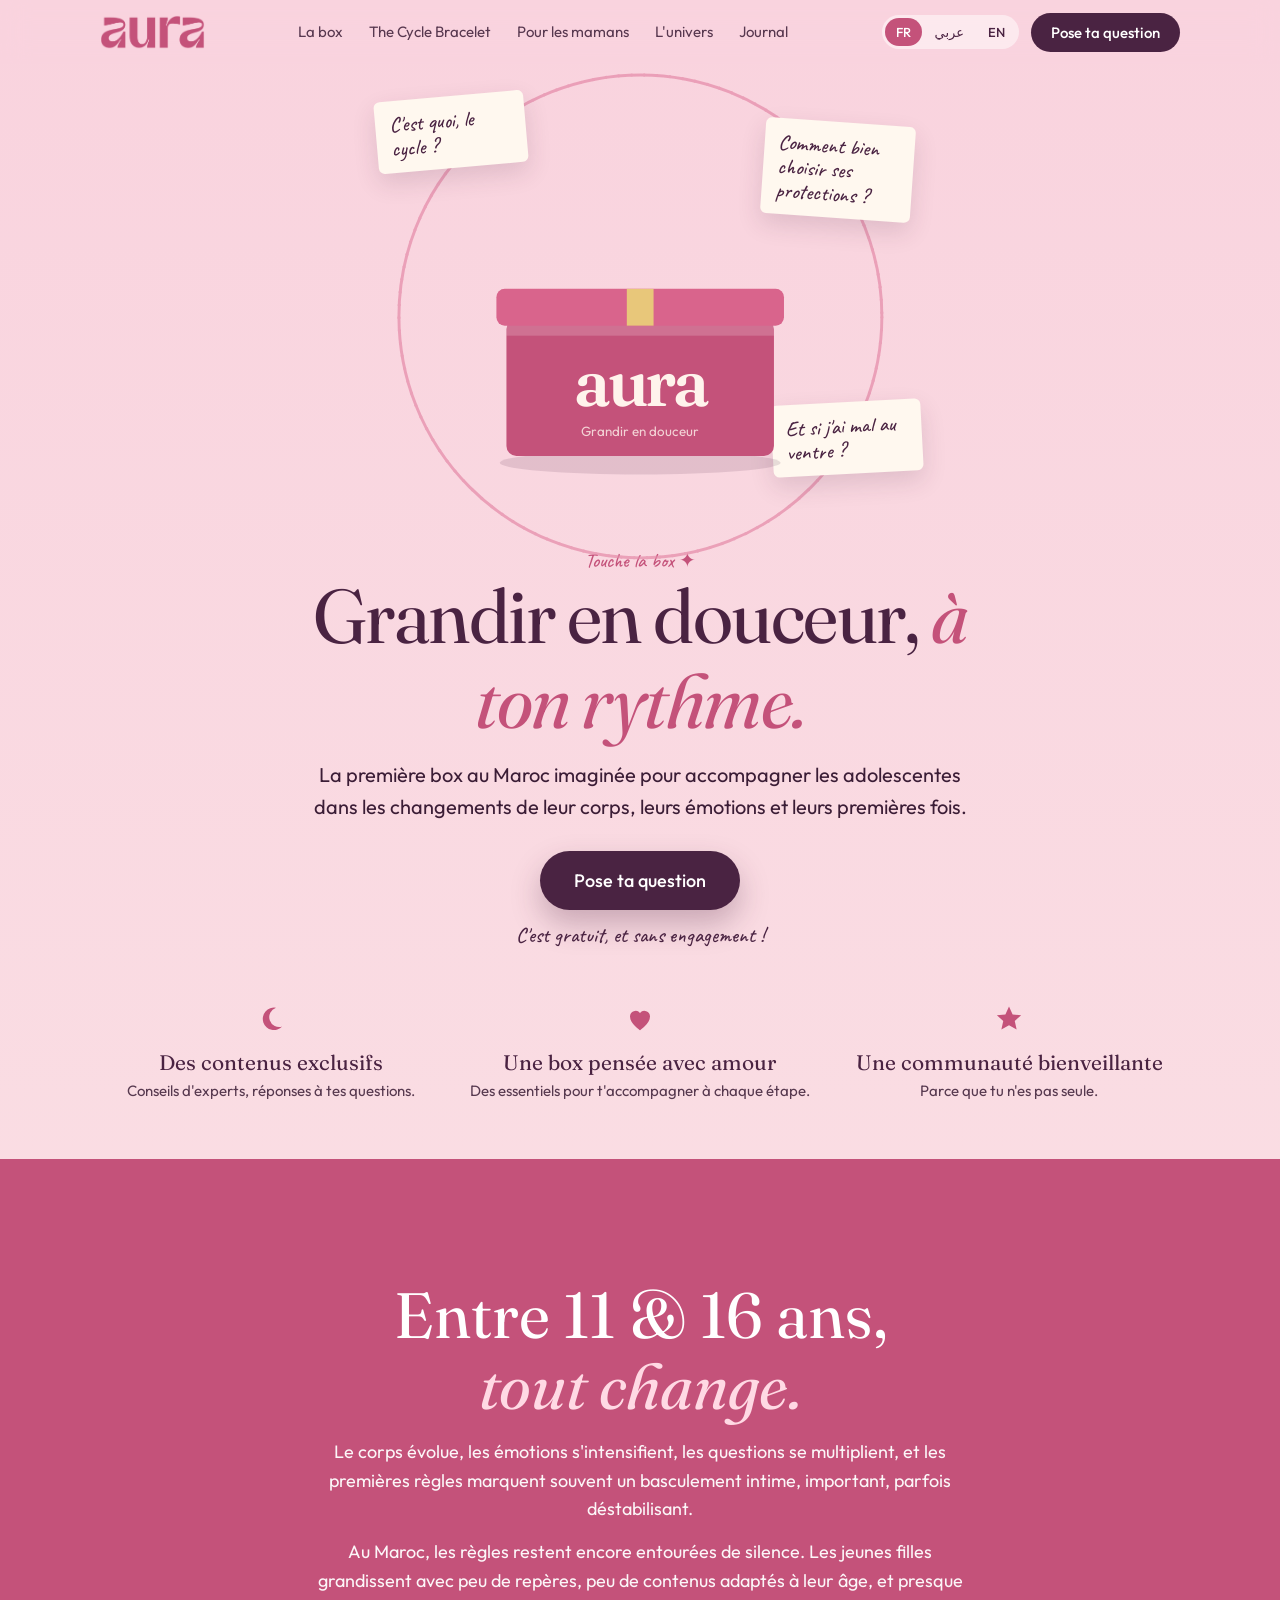
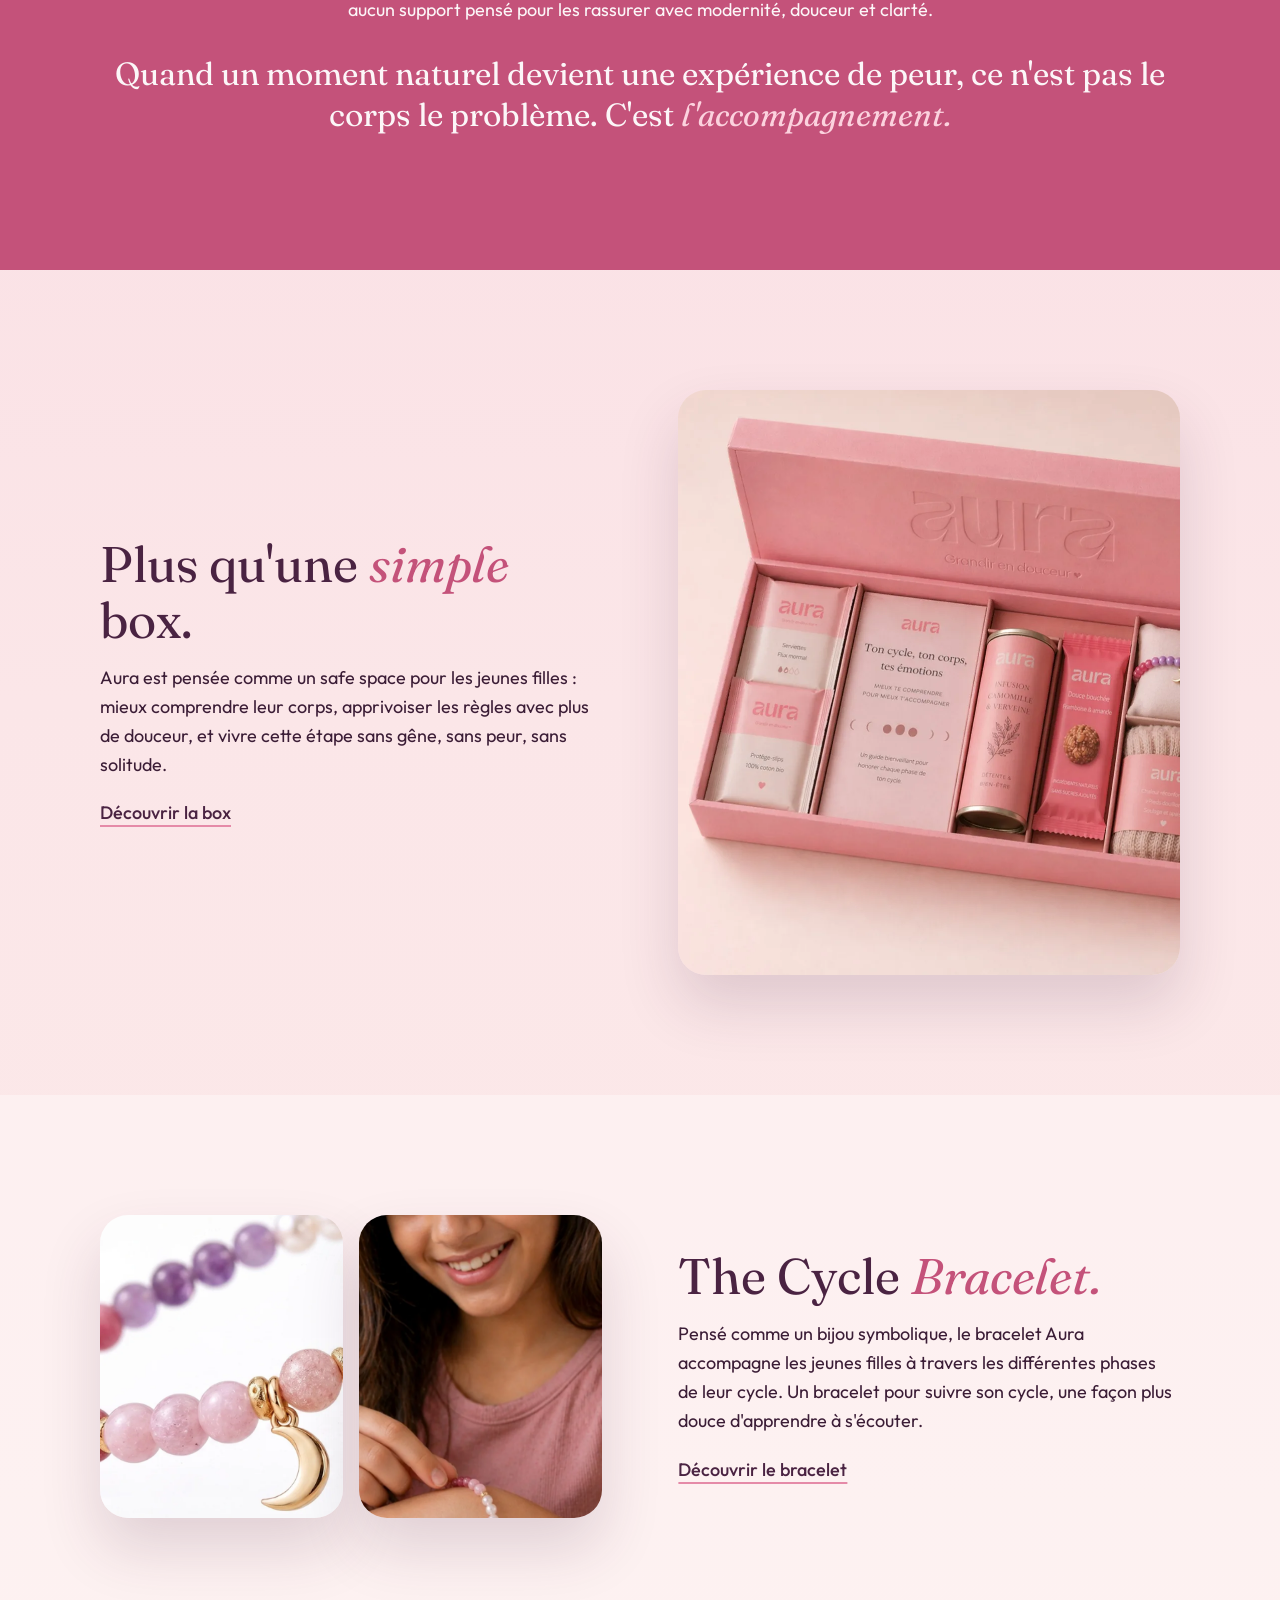
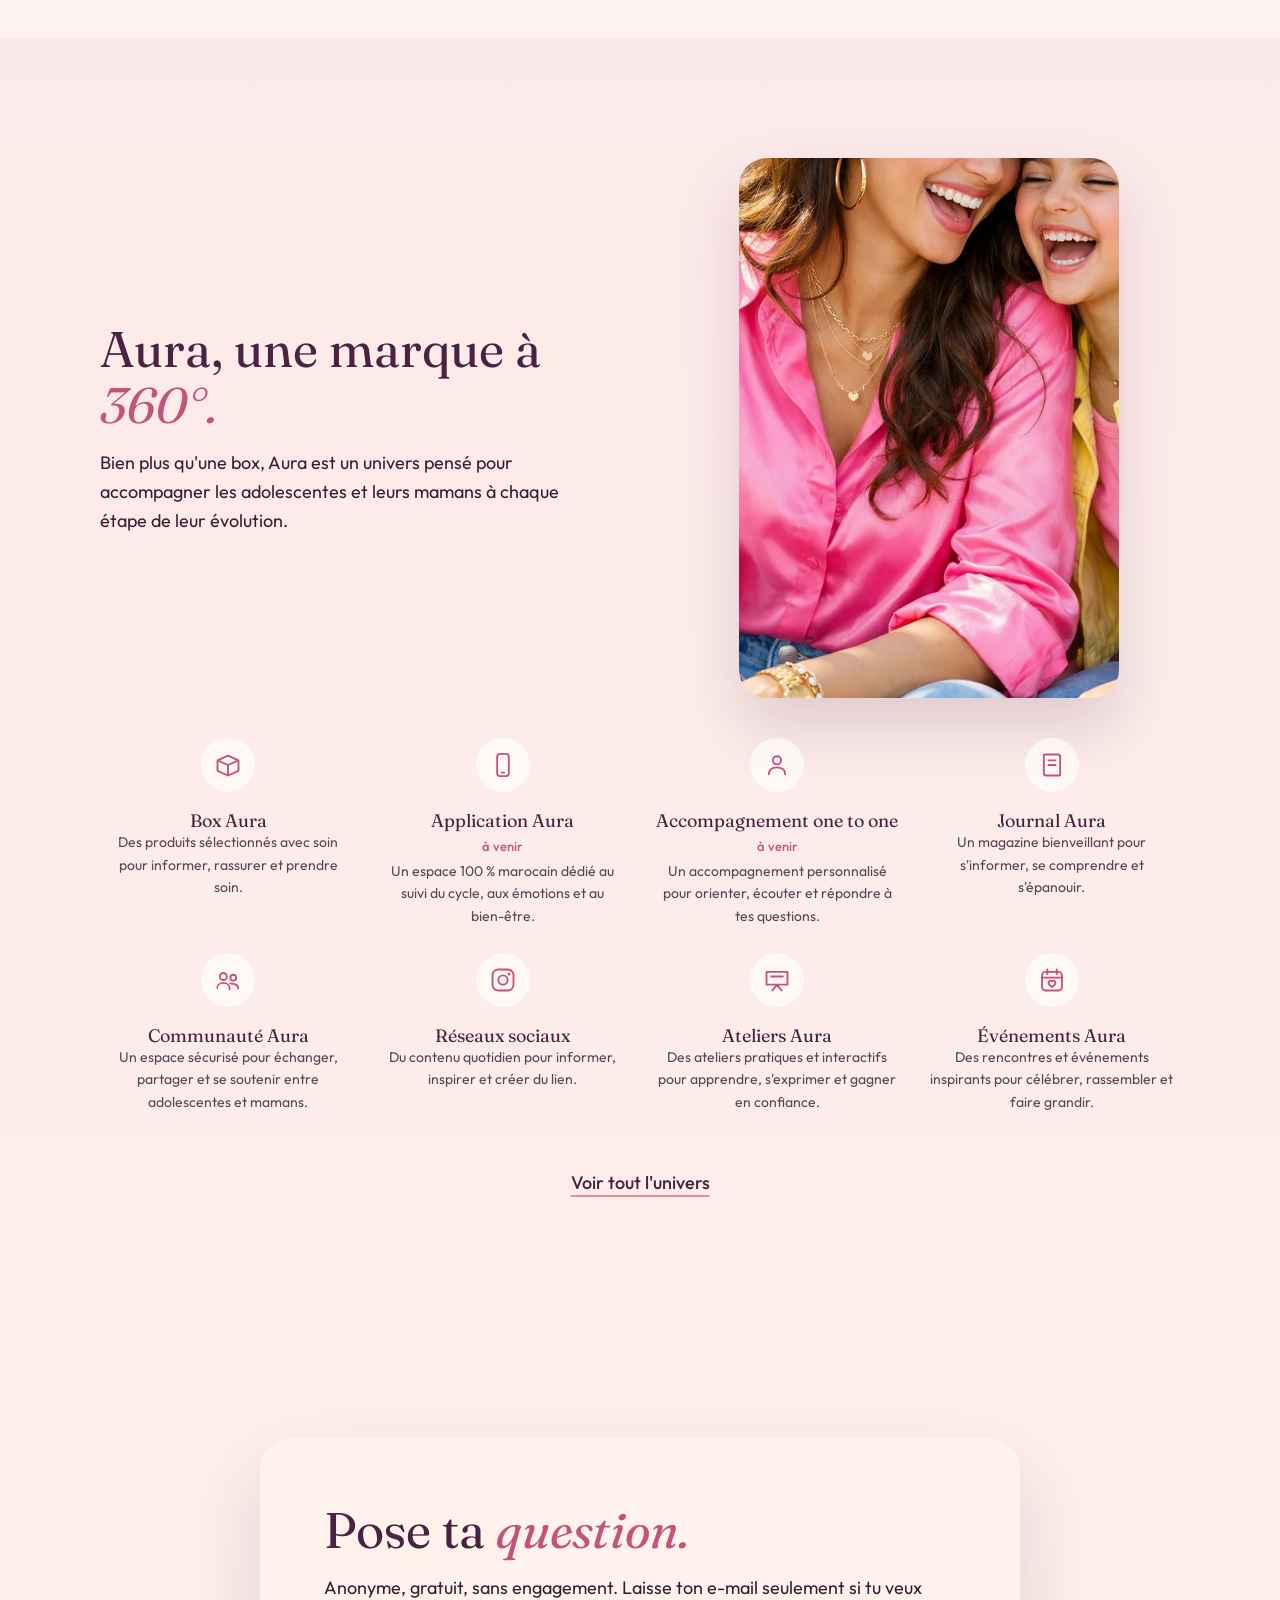
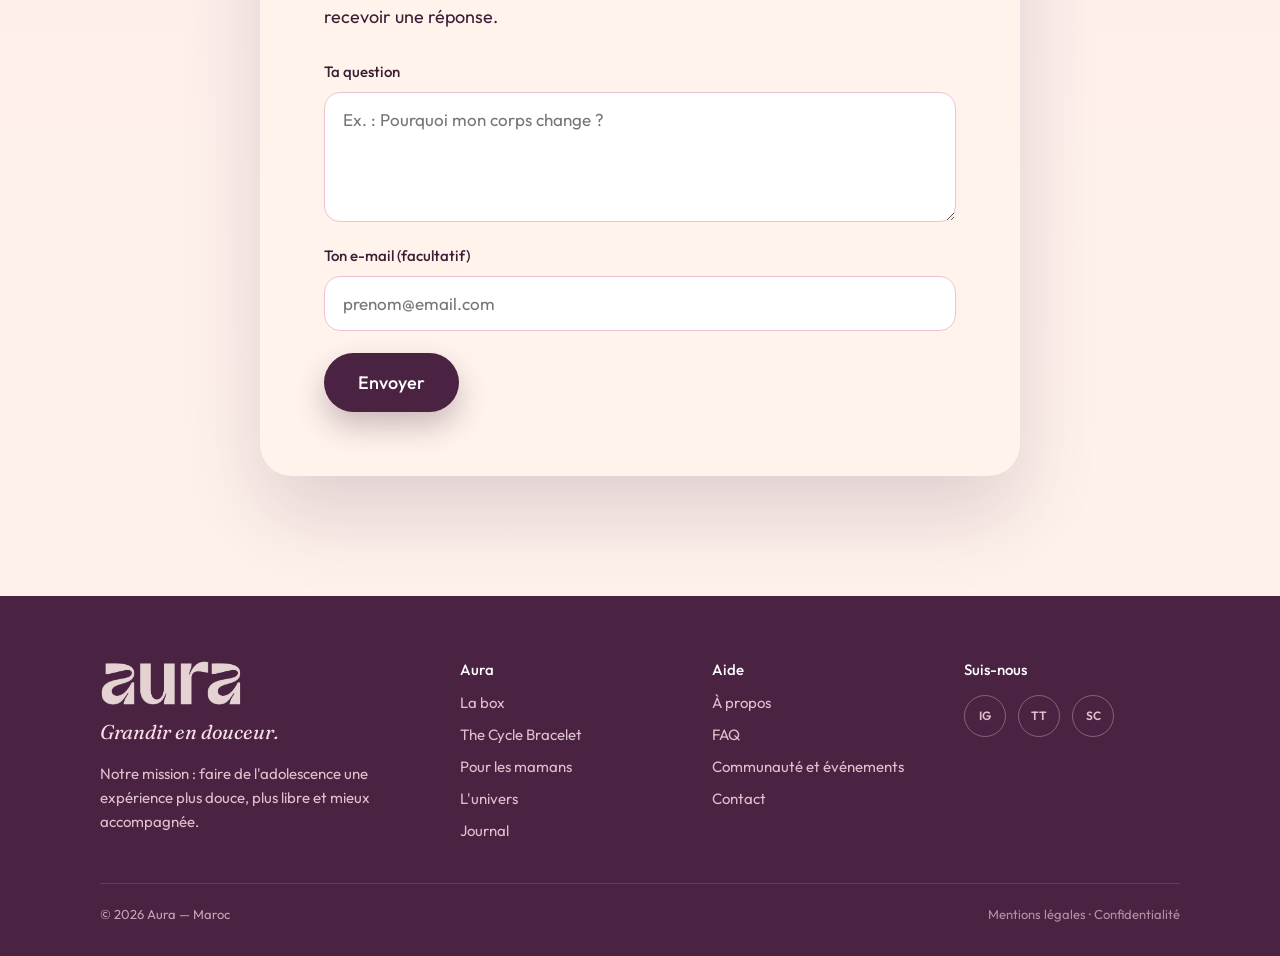
==== commit ce6959d1: "Add files via upload" ====
--- a/index.html
+++ b/index.html
@@ -39,8 +39,7 @@
 </svg></button>
 </div>
 <p class="hint" id="hint">Touche la box ✦</p>
-<div class="count" id="count" aria-label="Compte à rebours"><div><b id="d">–</b><small>JOURS</small></div><div><b id="h">–</b><small>HEURES</small></div><div><b id="m">–</b><small>MIN</small></div><div><b id="s">–</b><small>SEC</small></div></div>
-<h1>Aura arrive, <em>à ton rythme.</em></h1>
+<h1>Grandir en douceur, <em>à ton rythme.</em></h1>
 <p class="lead">La première box au Maroc imaginée pour accompagner les adolescentes dans les changements de leur corps, leurs émotions et leurs premières fois.</p>
 <a class="btn" href="#question">Pose ta question</a>
 <span class="free">C'est gratuit, et sans engagement !</span>
@@ -84,7 +83,7 @@
 
 <section id="question"><div class="wrap"><div class="card" id="card">
 <h2>Pose ta <em>question.</em></h2>
-<p>Anonyme, gratuit, sans engagement. Laisse ton e-mail seulement si tu veux être prévenue de l'arrivée d'Aura.</p>
+<p>Anonyme, gratuit, sans engagement. Laisse ton e-mail seulement si tu veux recevoir une réponse.</p>
 <form data-form novalidate>
 <label><span>Ta question</span><textarea name="question" maxlength="400" placeholder="Ex. : Pourquoi mon corps change ?"></textarea></label>
 <label><span>Ton e-mail (facultatif)</span><input type="email" name="email" autocomplete="email" placeholder="prenom@email.com"></label>
--- a/assets/style.css
+++ b/assets/style.css
@@ -144,3 +144,20 @@
 .sec-tight{padding-top:0}
 .phase i.mn{background:var(--plum)}
 [dir=rtl] .list li{flex-direction:row}
+
+/* faq */
+.faq{max-width:780px;display:grid;gap:12px}
+.faq details{background:rgba(255,255,255,.6);border-radius:var(--r);padding:0 24px}
+.faq summary{cursor:pointer;list-style:none;display:flex;justify-content:space-between;align-items:center;gap:16px;padding:20px 0;font:400 clamp(19px,2.6vw,23px)/1.25 var(--serif);color:var(--plum)}
+.faq summary::-webkit-details-marker{display:none}
+.faq summary::after{content:'+';flex:none;font:400 28px/1 var(--sans);color:var(--pink);transition:transform .25s}
+.faq details[open] summary::after{transform:rotate(45deg)}
+.faq details p{padding:0 0 22px;opacity:.9}
+
+/* prose */
+.prose{max-width:760px}
+.prose h2{font-size:clamp(22px,3.2vw,30px);margin:34px 0 8px}
+.prose h2:first-child{margin-top:0}
+.prose p{margin-bottom:14px}
+.prose .note{margin-top:20px}
+.wrap.prose{margin-inline-start:calc((100% - min(1080px,100% - 40px))/2);margin-inline-end:auto}
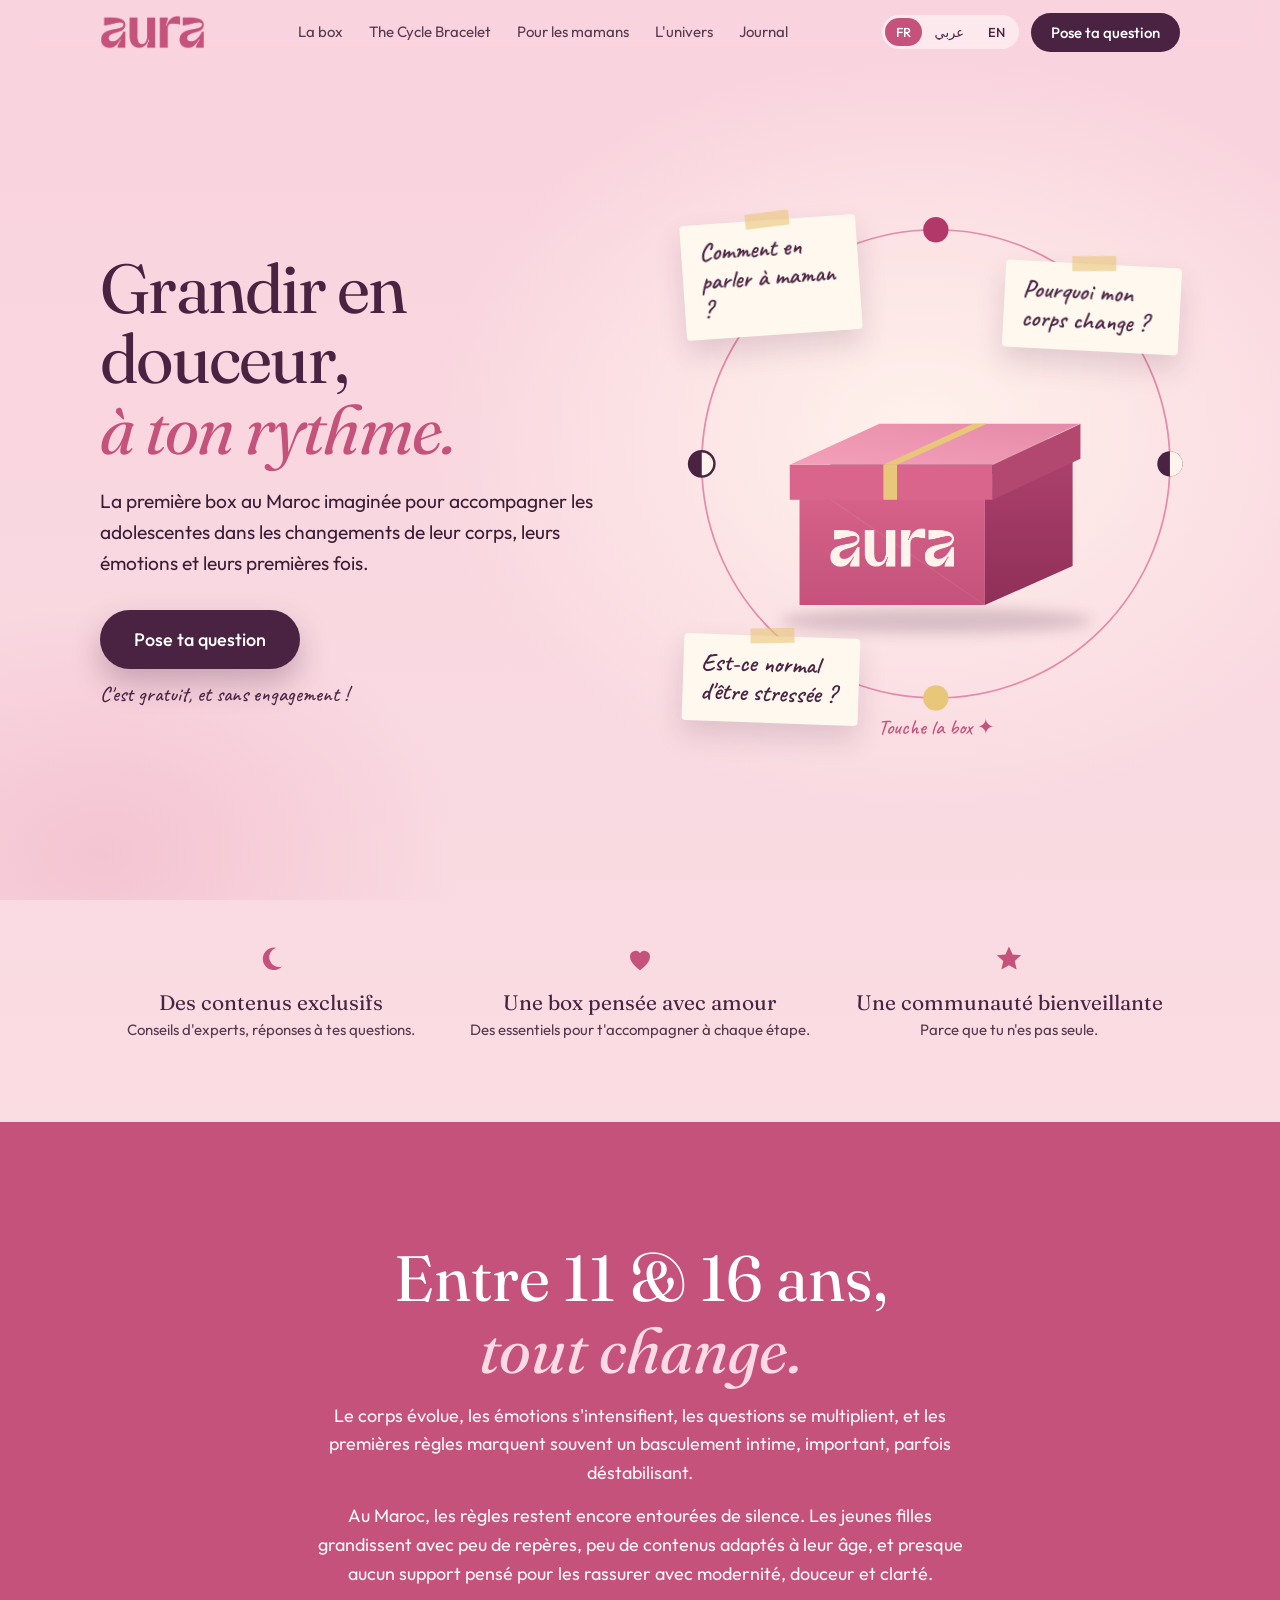
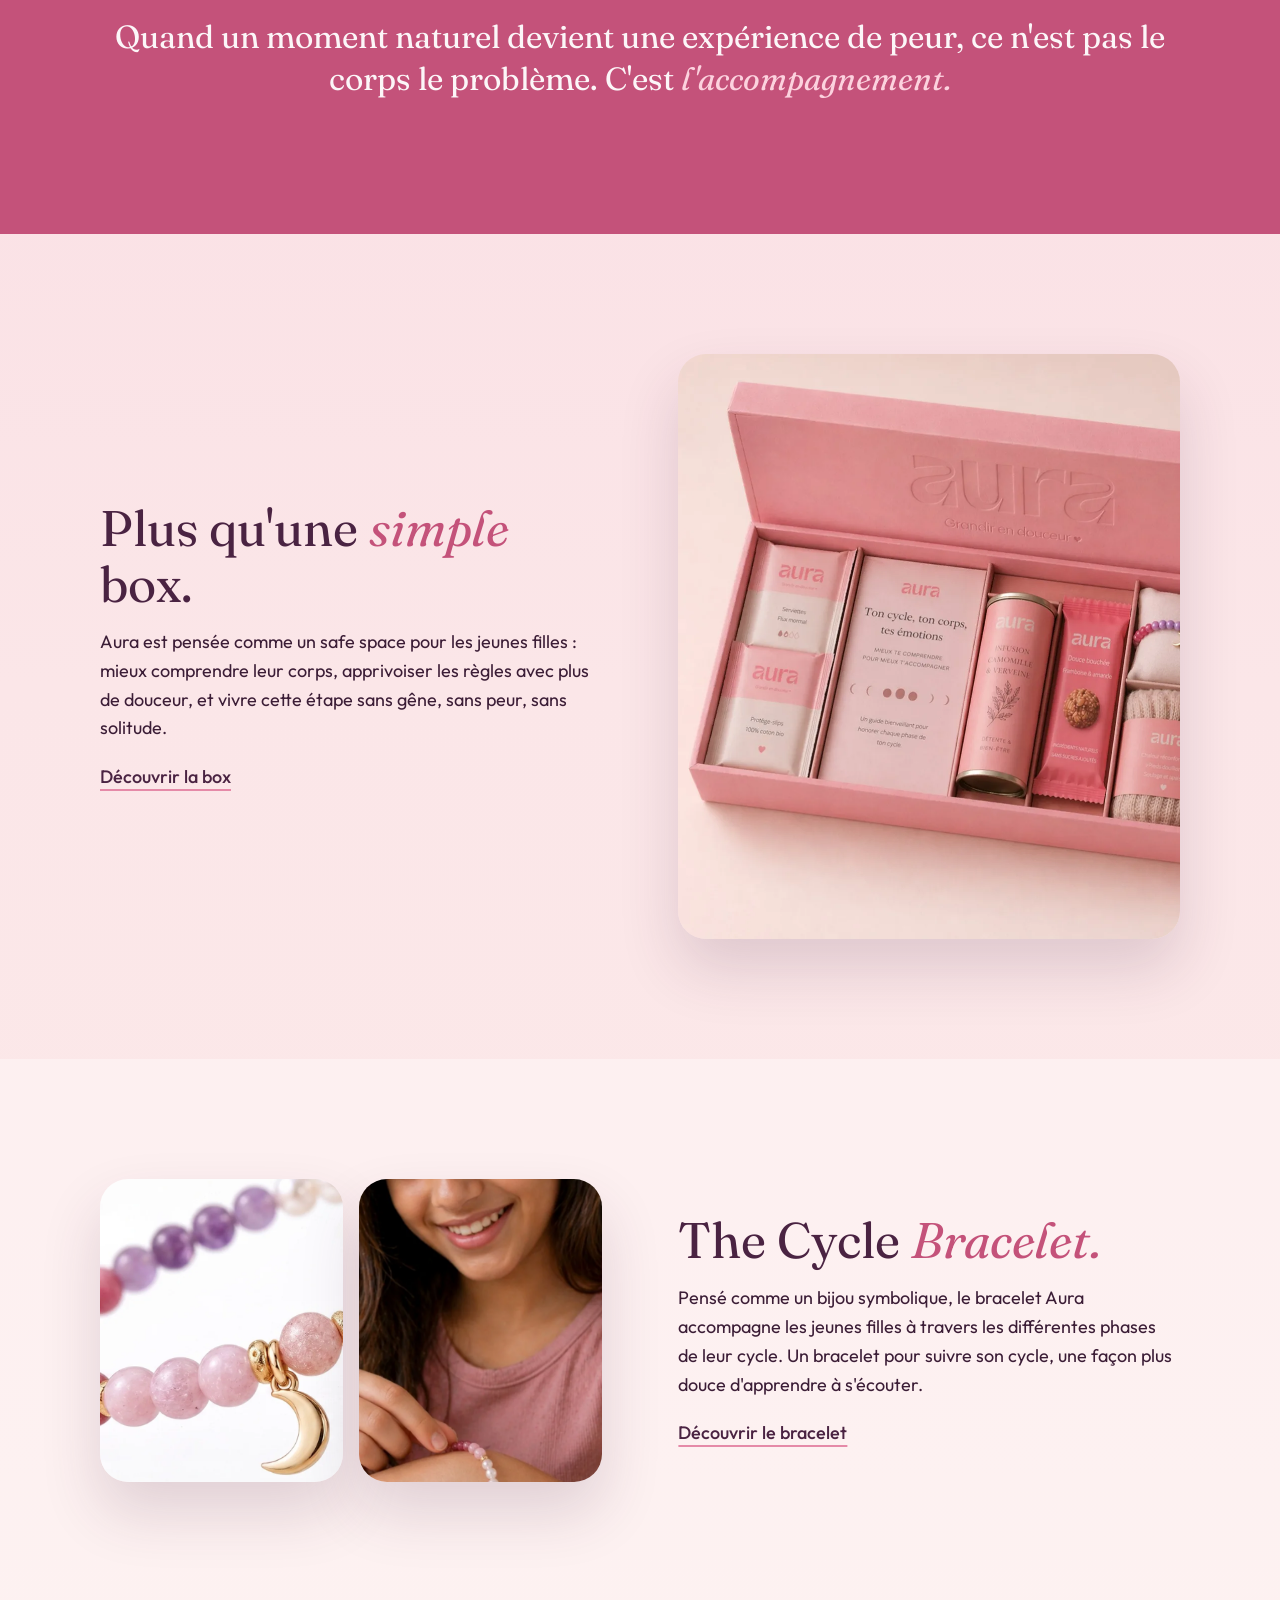
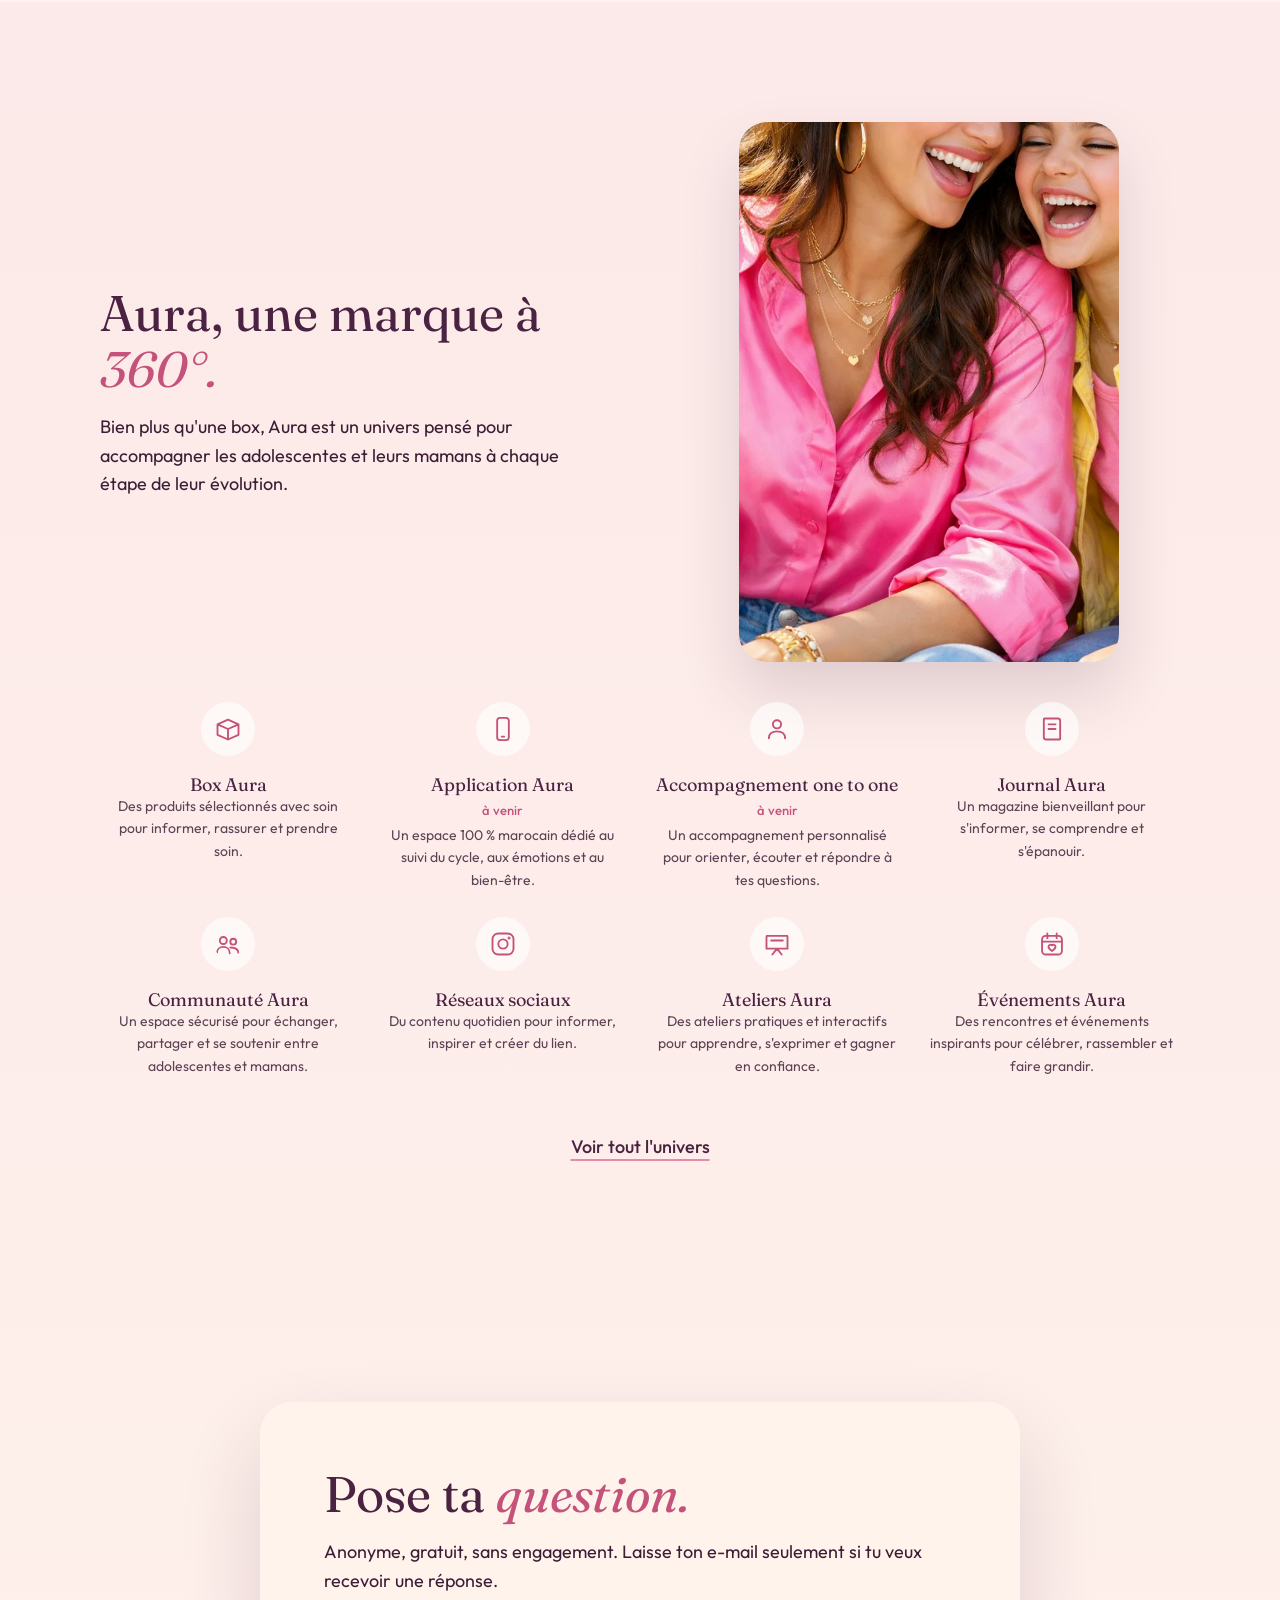
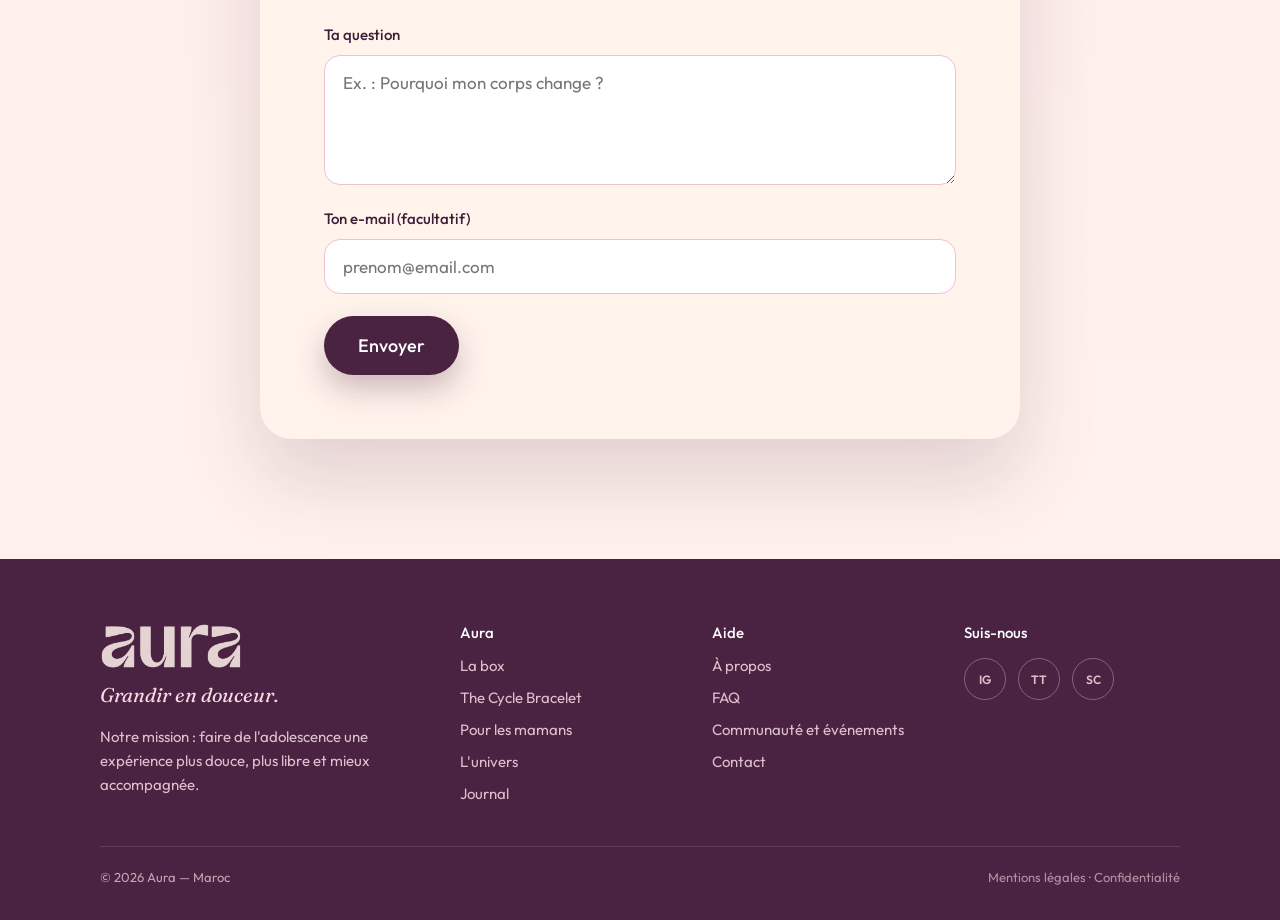
==== commit b6ee5f9d: "Add files via upload" ====
--- a/index.html
+++ b/index.html
@@ -22,32 +22,61 @@
 </div></header>
 <main id="top">
 
-<section class="hero"><div class="wrap">
-<div class="stage">
-<svg class="orbit" viewBox="0 0 100 100" aria-hidden="true"><circle cx="50" cy="50" r="49" stroke-dasharray="0.4 2.2"/><circle cx="50" cy="50" r="49"/></svg>
-<svg class="moon" viewBox="0 0 40 40" aria-hidden="true"><path d="M26 4a16 16 0 1 0 0 32 13 13 0 0 1 0-32z" fill="#fff3ec"/><path d="M33 8l1.2 3 3 1.2-3 1.2L33 16.4l-1.2-3-3-1.2 3-1.2z" fill="#e8c77a"/></svg>
-<div class="q q1">Comment en parler à maman ?</div><div class="q q2">Pourquoi mon corps change ?</div><div class="q q3">Est-ce normal d'être stressée ?</div>
-<button class="box" id="boxbtn" aria-label="Ouvrir la box Aura" data-a="Ouvrir la box Aura">
-<svg viewBox="0 0 200 170" width="100%" height="100%" aria-hidden="true">
-<ellipse cx="100" cy="162" rx="84" ry="7" fill="#4a2342" opacity=".13"/>
-<g class="slip"><rect x="46" y="44" width="108" height="60" rx="3" fill="#fff8ef"/><text x="100" y="80" text-anchor="middle" font-family="Caveat" font-size="17" fill="#4a2342">à ton rythme.</text></g>
-<rect x="20" y="76" width="160" height="82" rx="6" fill="#c4527a"/>
-<rect x="20" y="76" width="160" height="10" fill="#fff" opacity=".18"/>
-<text x="100" y="128" text-anchor="middle" font-family="Fraunces" font-weight="600" font-size="40" fill="#fff3ec" letter-spacing="-2">aura</text>
-<text x="100" y="146" text-anchor="middle" font-family="Outfit" font-size="8" fill="#fff3ec" opacity=".8">Grandir en douceur</text>
-<g class="lid"><rect x="14" y="58" width="172" height="22" rx="5" fill="#d9648c"/><rect x="92" y="58" width="16" height="22" fill="#e8c77a"/></g>
-</svg></button>
+<section class="hero"><div class="wrap hgrid">
+<div class="copy">
+<h1>Grandir en douceur, <em>à ton rythme.</em></h1>
+<p class="lead">La première box au Maroc imaginée pour accompagner les adolescentes dans les changements de leur corps, leurs émotions et leurs premières fois.</p>
+<div class="cta"><a class="btn" href="#question">Pose ta question</a><span class="free">C'est gratuit, et sans engagement !</span></div>
+</div>
+<div class="visual">
+<div class="stage" id="stage">
+<svg class="ring" viewBox="0 0 100 100" aria-hidden="true">
+<circle cx="50" cy="50" r="48" class="rl"/>
+<circle cx="50" cy="2" r="2.6" fill="#b3386a"/>
+<g><circle cx="98" cy="50" r="2.6" fill="#4a2342"/><path d="M98 47.4a2.6 2.6 0 0 1 0 5.2z" fill="#fff3ec"/></g>
+<circle cx="50" cy="98" r="2.6" fill="#e8c77a"/>
+<g><circle cx="2" cy="50" r="2.6" fill="#fff3ec" stroke="#4a2342" stroke-width=".5"/><path d="M2 47.4a2.6 2.6 0 0 0 0 5.2z" fill="#4a2342"/></g>
+<g class="orbiter"><path d="M16.500 -1a4.200 4.200 0 1 0 0 8.400 3.300 3.300 0 0 1 0-8.400z" transform="translate(41.500 -1.600) scale(1)" fill="#e8c77a"/></g>
+</svg>
+<button class="box" id="boxbtn" type="button" aria-expanded="false" aria-label="Ouvrir la box Aura">
+<svg viewBox="0 0 400 360" aria-hidden="true">
+<defs>
+<linearGradient id="gF" x1="0" y1="0" x2="0" y2="1"><stop offset="0" stop-color="#d9648c"/><stop offset="1" stop-color="#c4527a"/></linearGradient>
+<linearGradient id="gS" x1="0" y1="0" x2="0" y2="1"><stop offset="0" stop-color="#b04370"/><stop offset="1" stop-color="#8f2f58"/></linearGradient>
+<linearGradient id="gI" x1="0" y1="0" x2="1" y2="1"><stop offset="0" stop-color="#6b2a55"/><stop offset="1" stop-color="#4a2342"/></linearGradient>
+<linearGradient id="gL" x1="0" y1="1" x2="1" y2="0"><stop offset="0" stop-color="#f4a0ba"/><stop offset="1" stop-color="#e58aa8"/></linearGradient>
+<filter id="bl" x="-20%" y="-50%" width="140%" height="200%"><feGaussianBlur stdDeviation="7"/></filter>
+</defs>
+<ellipse cx="200" cy="336" rx="160" ry="13" fill="#4a2342" opacity=".2" filter="url(#bl)"/>
+<path d="M60 190 150 150H340L250 190z" fill="url(#gI)"/>
+<g class="slip"><rect x="104" y="150" width="124" height="74" rx="4" fill="#fff8ef"/><path d="M122 164a8 8 0 1 0 0 16 6.200 6.200 0 0 1 0-16z" fill="#e8c77a"/><rect x="142" y="170" width="70" height="3" rx="1.500" fill="#e58aa8"/><rect x="122" y="190" width="90" height="3" rx="1.500" fill="#f2c6d3"/><rect x="122" y="200" width="64" height="3" rx="1.500" fill="#f2c6d3"/></g>
+<path d="M60 190H250V320H60z" fill="url(#gF)"/>
+<path d="M250 190 340 150V280L250 320z" fill="url(#gS)"/>
+<path d="M60 190 250 320" stroke="#fff3ec" stroke-opacity=".08" stroke-width="1.200"/>
+<path d="M250 190 340 150" stroke="#fff3ec" stroke-opacity=".25"/>
+<image href="assets/logo-cream-mark.png" x="90" y="240" width="130" height="42" preserveAspectRatio="xMidYMid meet"/>
+<g class="lid">
+<path d="M50 176H258V212H50z" fill="#d9648c"/>
+<path d="M258 176 348 134V170L258 212z" fill="#b2476f"/>
+<path d="M50 176 142 134H348L258 176z" fill="url(#gL)"/>
+<path d="M146 176H160L252 134H238z" fill="#e8c77a"/>
+<rect x="146" y="176" width="14" height="36" fill="#e8c77a"/>
+<path d="M258 176 348 134" stroke="#fff3ec" stroke-opacity=".35"/>
+</g>
+<g class="spark" fill="#e8c77a"><path transform="translate(104 96) scale(1.300)" d="M0-7 2-2 7 0 2 2 0 7-2 2-7 0-2-2z"/><path transform="translate(316 78) scale(1)" d="M0-7 2-2 7 0 2 2 0 7-2 2-7 0-2-2z"/><path transform="translate(352 190) scale(.8)" d="M0-7 2-2 7 0 2 2 0 7-2 2-7 0-2-2z"/></g>
+</svg>
+</button>
+<div class="q q1" aria-hidden="true"></div><div class="q q2" aria-hidden="true"></div><div class="q q3" aria-hidden="true"></div>
 </div>
 <p class="hint" id="hint">Touche la box ✦</p>
-<h1>Grandir en douceur, <em>à ton rythme.</em></h1>
-<p class="lead">La première box au Maroc imaginée pour accompagner les adolescentes dans les changements de leur corps, leurs émotions et leurs premières fois.</p>
-<a class="btn" href="#question">Pose ta question</a>
-<span class="free">C'est gratuit, et sans engagement !</span>
+</div>
+</div></section>
+
+<section class="strip"><div class="wrap">
 <div class="usp">
 <div><svg viewBox="0 0 24 24"><path d="M16 3a9 9 0 1 0 5 15A7.5 7.5 0 0 1 16 3z"/></svg><h3>Des contenus exclusifs</h3><p>Conseils d'experts, réponses à tes questions.</p></div>
 <div><svg viewBox="0 0 24 24"><path d="M12 21s-8-5.2-8-11a4.5 4.5 0 0 1 8-2.8A4.5 4.5 0 0 1 20 10c0 5.800-8 11-8 11z"/></svg><h3>Une box pensée avec amour</h3><p>Des essentiels pour t'accompagner à chaque étape.</p></div>
 <div><svg viewBox="0 0 24 24"><path d="m12 2 2.9 6.300 6.800.7-5.100 4.600 1.500 6.800L12 17l-6.100 3.400 1.500-6.800L2.300 9l6.800-.7z"/></svg><h3>Une communauté bienveillante</h3><p>Parce que tu n'es pas seule.</p></div>
-</div>
 </div></section>
 
 <section class="mani"><div class="wrap">
--- a/assets/style.css
+++ b/assets/style.css
@@ -29,29 +29,44 @@
 .lang button[aria-pressed=true]{background:var(--pink);color:#fff}
 
 /* hero */
-.hero{min-height:100svh;padding:96px 0 56px;display:flex;align-items:center;text-align:center;overflow:hidden}
-.stage{position:relative;width:min(440px,86vw);aspect-ratio:1;margin:0 auto 12px}
-.orbit{position:absolute;inset:-6%;width:112%;height:112%;fill:none;stroke:var(--rose);stroke-width:.6;opacity:.7;animation:spin 90s linear infinite}
-.moon{position:absolute;width:44px;top:2%;left:14%;animation:float 7s ease-in-out infinite}
-.box{position:absolute;inset:14% 12% 6%;width:76%;height:80%;cursor:pointer;background:none;border:0;padding:0;overflow:visible}
-.lid{transform-origin:20px 76px;transition:transform .9s cubic-bezier(.3,1.3,.5,1)}
-.open .lid{transform:rotate(-24deg) translate(-8px,-6px)}
-.slip{transition:transform .8s .15s ease;transform:translateY(30px)}
-.open .slip{transform:translateY(0)}
-.q{position:absolute;max-width:150px;padding:12px 14px;background:#fff8ef;border-radius:6px;font:500 clamp(17px,2.2vw,21px)/1.15 var(--hand);color:var(--plum);box-shadow:0 10px 24px rgba(74,35,66,.14);opacity:0;transform:translateY(14px) rotate(var(--rot));transition:opacity .7s,transform .7s;text-align:start;pointer-events:none}
+.hero{position:relative;min-height:100svh;padding:calc(64px + 36px) 0 40px;display:flex;align-items:center;overflow:hidden;background:radial-gradient(55% 60% at 72% 48%,rgba(255,243,236,.95),rgba(255,243,236,0) 70%),radial-gradient(40% 40% at 8% 95%,rgba(229,138,168,.28),transparent 70%)}
+.hgrid{display:grid;grid-template-columns:minmax(0,1.04fr) minmax(0,.96fr);gap:clamp(24px,5vw,72px);align-items:center}
+.copy h1{font-size:clamp(42px,5.4vw,82px);line-height:1.02;letter-spacing:-.025em;max-width:11.5ch;margin-bottom:22px}
+.copy .lead{max-width:30em;font-size:clamp(17px,1.5vw,20px);line-height:1.6;margin-bottom:32px}
+.copy h1 em{white-space:nowrap}
+.cta{display:flex;flex-direction:column;align-items:flex-start;gap:6px}
+.visual{display:grid;justify-items:center;gap:6px}
+.stage{position:relative;width:min(540px,100%);aspect-ratio:1}
+.ring{position:absolute;inset:0;width:100%;height:100%;overflow:visible}
+.ring .rl{fill:none;stroke:var(--rose);stroke-width:.35}
+.orbiter{transform-origin:50px 50px;animation:spin 150s linear -30s infinite}
+.box{position:absolute;left:10%;top:15%;width:80%;aspect-ratio:400/360;background:none;border:0;padding:0;cursor:pointer;-webkit-tap-highlight-color:transparent}
+.box svg{display:block;width:100%;height:100%;overflow:visible}
+.lid{transform-origin:200px 150px;transition:transform 1s cubic-bezier(.3,1.25,.5,1)}
+.box:hover .lid{transform:translateY(-5px)}
+.open .lid,.open .box:hover .lid{transform:translate(-12px,-100px) rotate(-8deg)}
+.slip{transform:translateY(34px);transition:transform .9s .18s cubic-bezier(.3,1.1,.5,1)}
+.open .slip{transform:translateY(-34px)}
+.spark{opacity:0;transition:opacity .6s .5s}.open .spark{opacity:1}
+.q{position:absolute;max-width:min(190px,36%);padding:14px 18px 15px;background:#fff8ef;border-radius:4px;font:600 clamp(19px,2vw,25px)/1.15 var(--hand);color:var(--plum);box-shadow:0 14px 28px rgba(74,35,66,.15);opacity:0;transform:translateY(10px) rotate(var(--rot));transition:opacity .6s,transform .6s;pointer-events:none}
+.q::before{content:'';position:absolute;top:-8px;left:50%;width:44px;height:15px;margin-left:-22px;background:rgba(232,199,122,.6);transform:rotate(-3deg)}
 .q.on{opacity:1;transform:translateY(0) rotate(var(--rot))}
-.q1{top:0;left:-10%;--rot:-5deg}.q2{top:6%;right:-12%;--rot:4deg}.q3{bottom:14%;right:-14%;--rot:-3deg}
-@media(max-width:560px){.q{max-width:112px;padding:9px 10px}.q1{left:-4%}.q2,.q3{right:-4%}}
-.hint{font:500 20px var(--hand);color:var(--pink)}
-.count{display:flex;gap:10px;justify-content:center;margin:18px 0 28px}
-.count div{min-width:64px;padding:10px 6px;border-radius:18px;background:rgba(255,255,255,.55);border:1px solid rgba(255,255,255,.8);backdrop-filter:blur(8px)}
-.count b{display:block;font:600 28px/1 var(--serif);color:var(--plum);font-variant-numeric:tabular-nums}
-.count small{font-size:11px;opacity:.7}
-.hero h1{font-size:clamp(38px,7.2vw,76px);letter-spacing:-.02em;max-width:14ch;margin:0 auto 16px}
-.hero p.lead{max-width:34em;margin:0 auto 28px;font-size:clamp(17px,2.4vw,20px)}
+.q1{top:0;left:-2%;--rot:-4deg}.q2{top:9%;right:0;--rot:3deg}.q3{bottom:-3%;left:-2%;--rot:2deg}
+.hint{font:500 21px var(--hand);color:var(--pink);transition:opacity .4s}
+@media(max-width:860px){
+.hero{min-height:0;padding-top:calc(64px + 28px)}
+.hgrid{grid-template-columns:1fr;gap:20px}
+.copy h1{max-width:12ch;margin-bottom:16px}
+.copy .lead{margin-bottom:24px}
+.stage{width:min(430px,100%)}
+.q{max-width:42%;padding:10px 12px 11px;font-size:clamp(17px,4.6vw,21px)}
+.q1{left:0}.q2{right:0}.q3{left:0}
+}
+.strip{padding:clamp(24px,4vw,44px) 0 clamp(48px,7vw,80px)}
+.strip .usp{margin-top:0}
 .btn{display:inline-flex;align-items:center;gap:10px;background:var(--plum);color:#fff;border:0;border-radius:99px;padding:18px 34px;font:500 18px var(--sans);text-decoration:none;cursor:pointer;box-shadow:0 14px 30px rgba(74,35,66,.28);transition:transform .25s,box-shadow .25s}
 .btn:hover{transform:translateY(-2px);box-shadow:0 18px 36px rgba(74,35,66,.34)}
-.free{display:block;margin-top:12px;font:500 21px var(--hand);color:var(--plum)}
+.free{display:block;margin-top:6px;font:500 21px var(--hand);color:var(--plum)}
 /* usp */
 .usp{display:grid;grid-template-columns:repeat(3,1fr);gap:28px;margin-top:56px;text-align:center}
 .usp h3{font-size:21px;margin:8px 0 4px}.usp p{font-size:15px;opacity:.85}
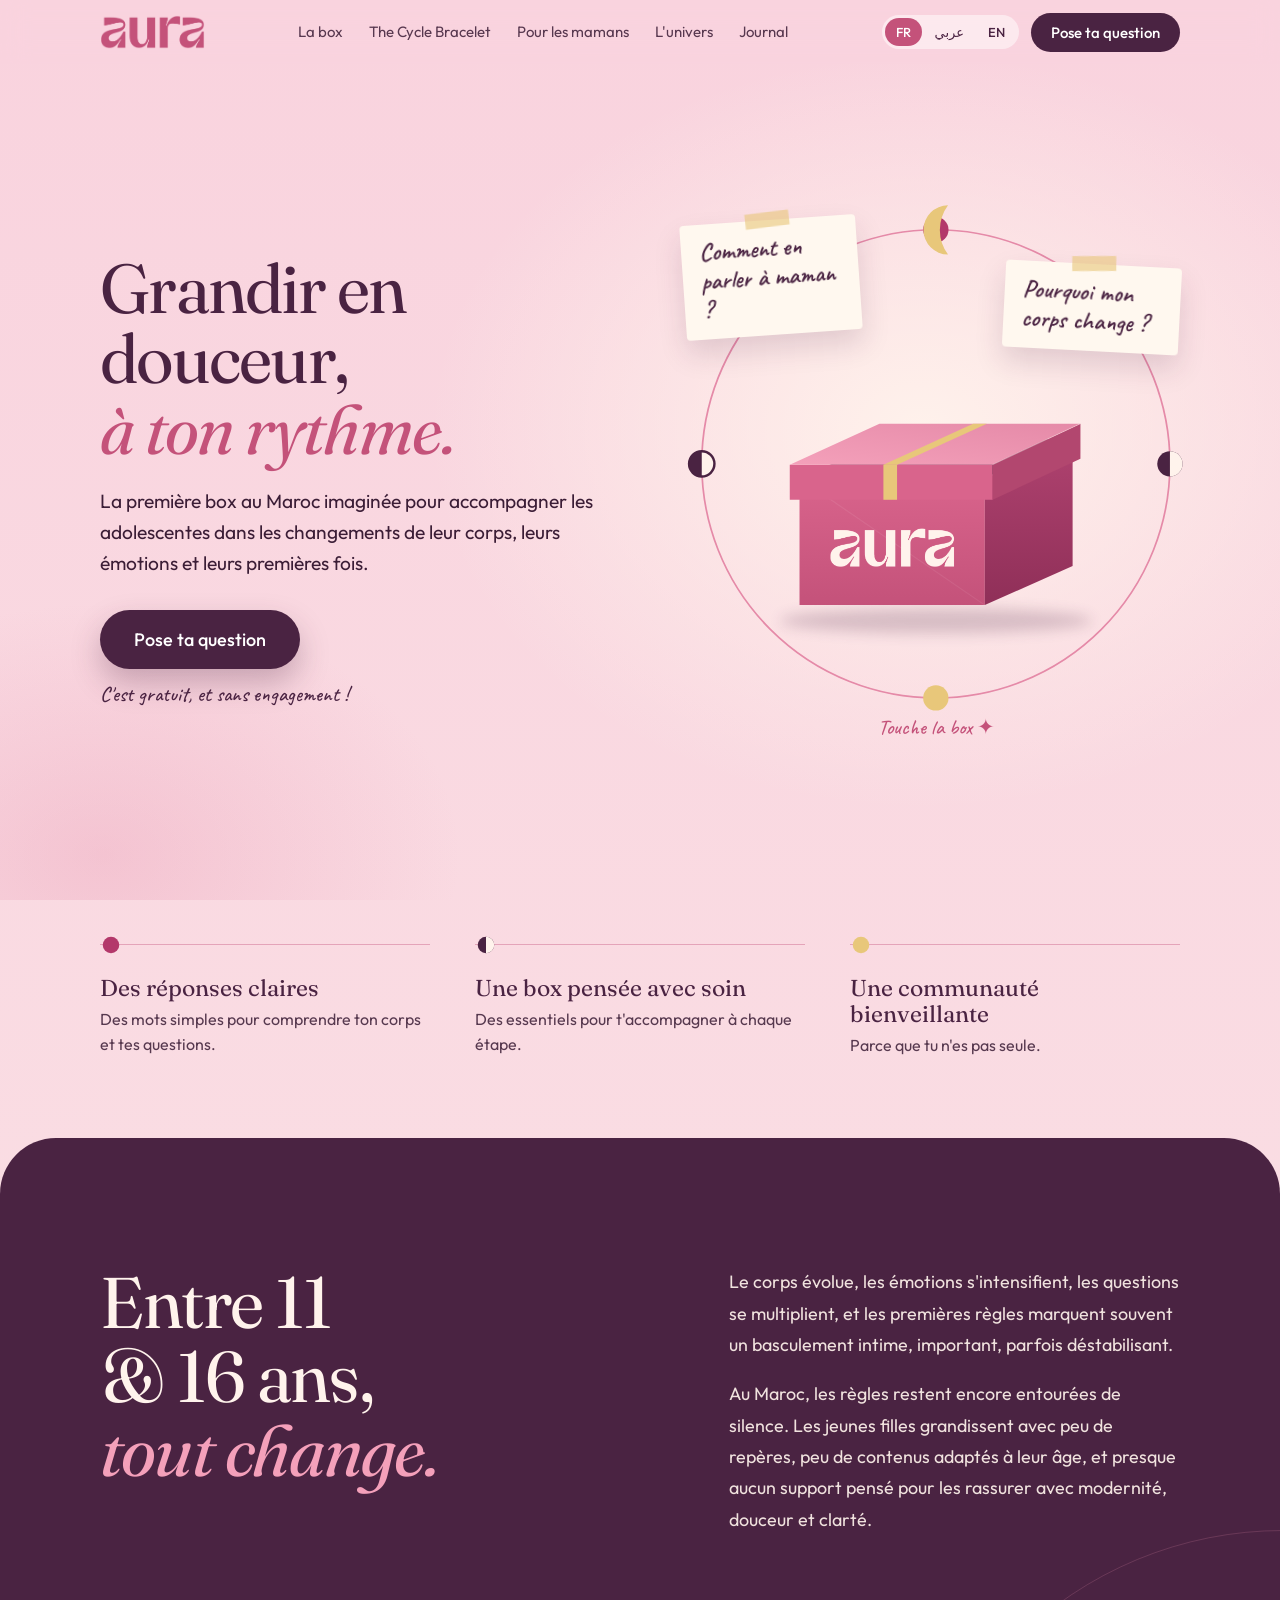
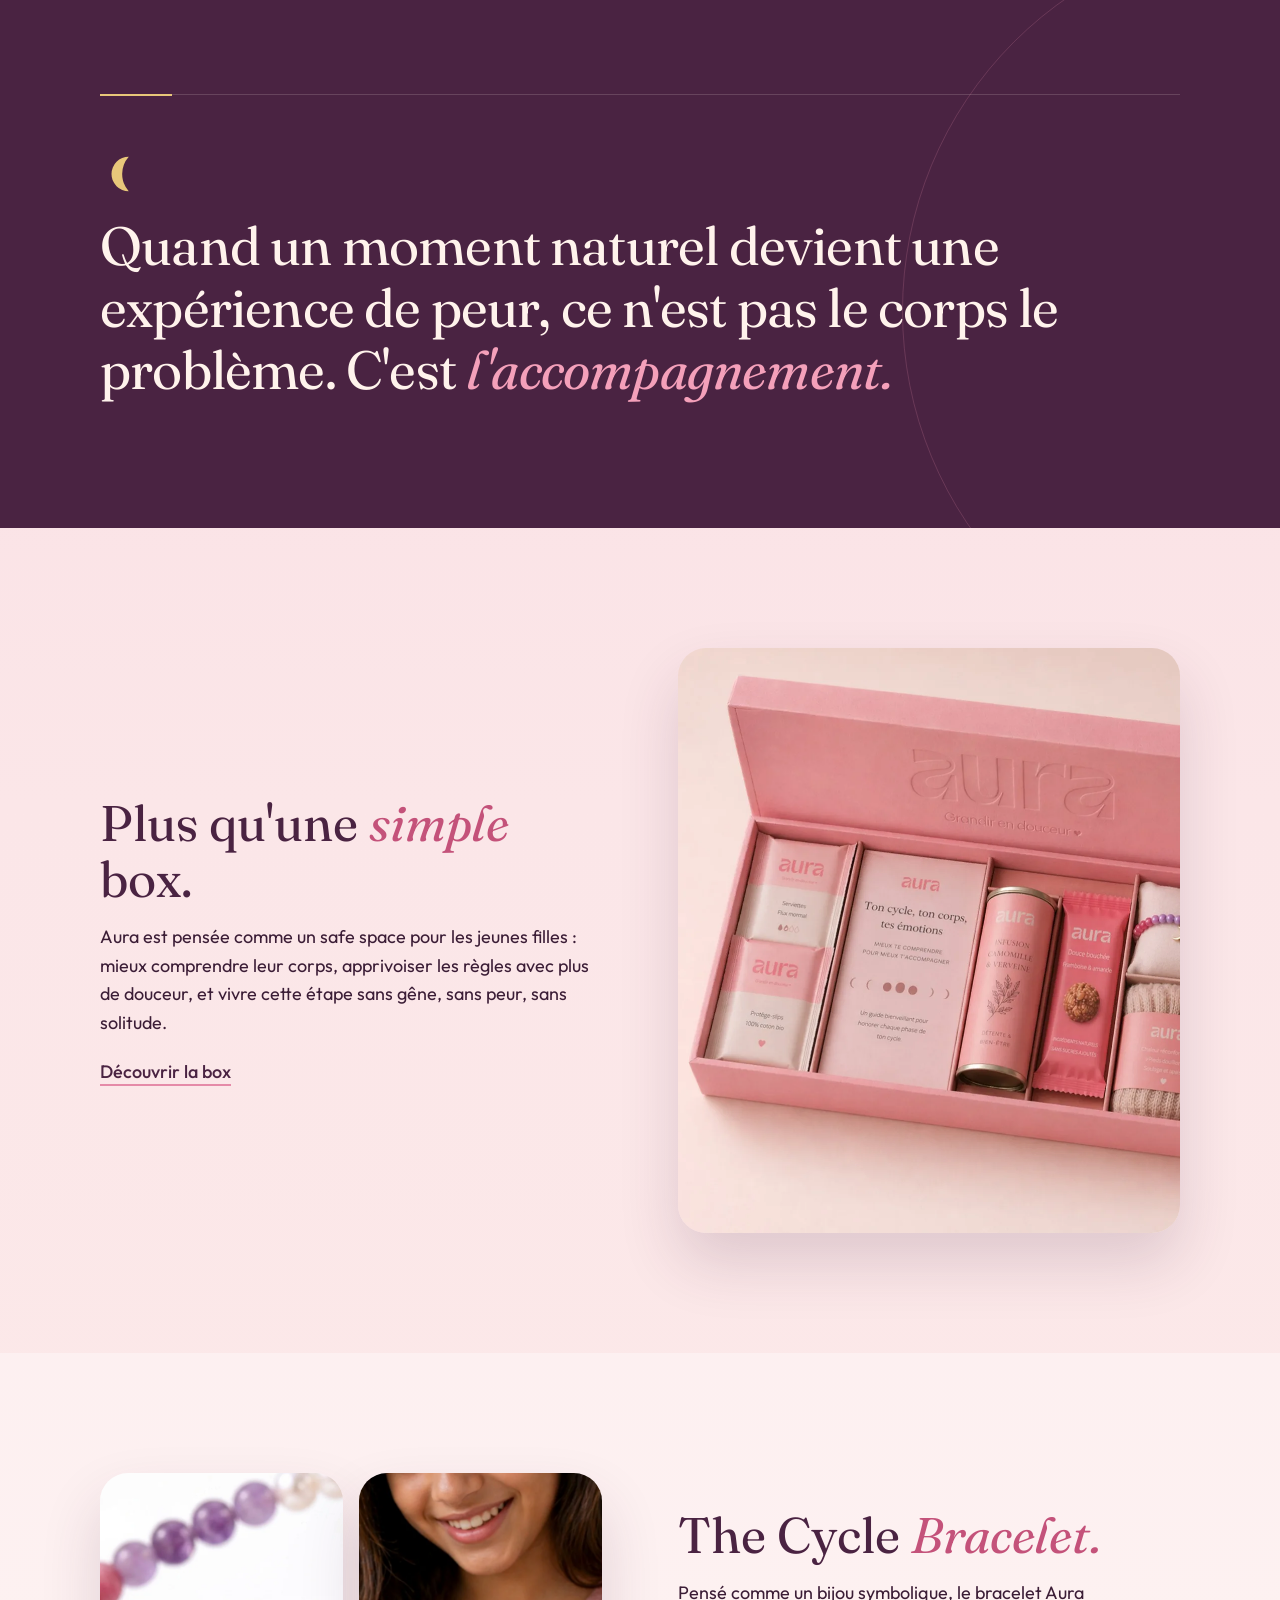
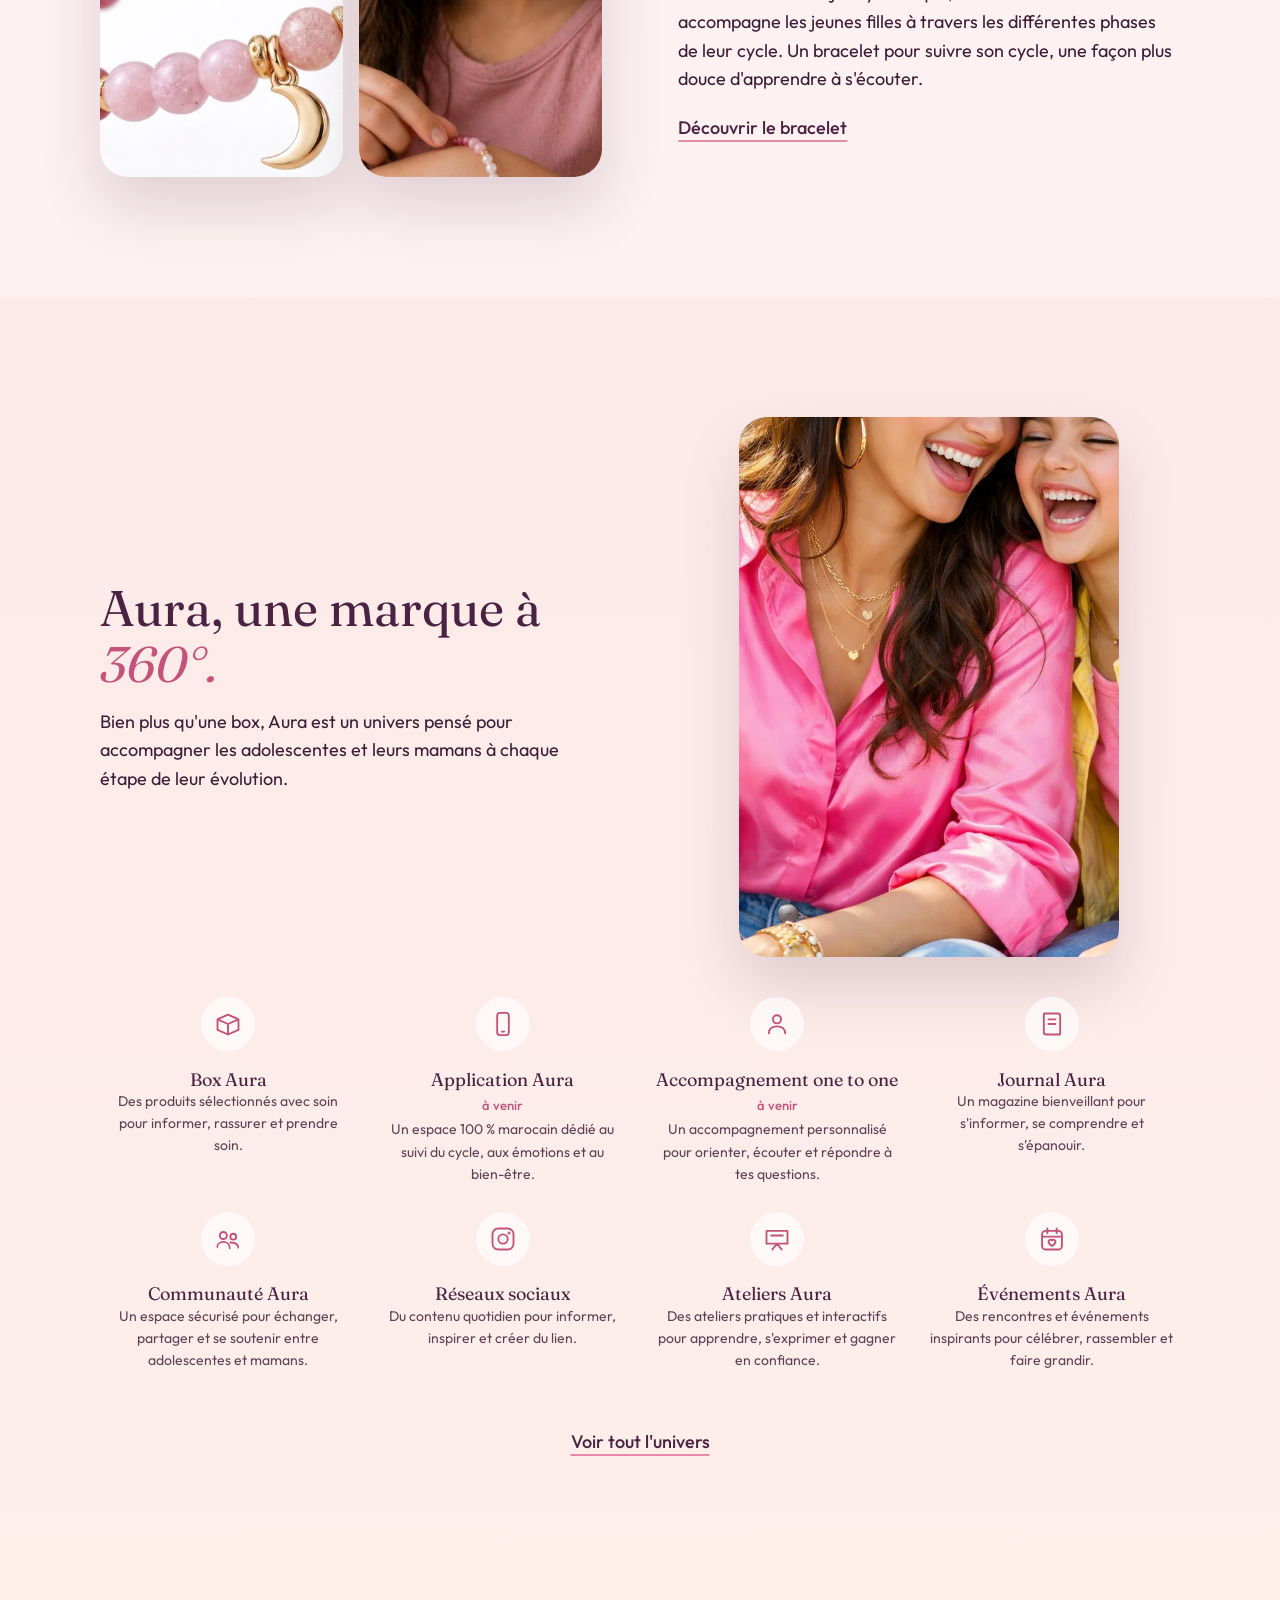
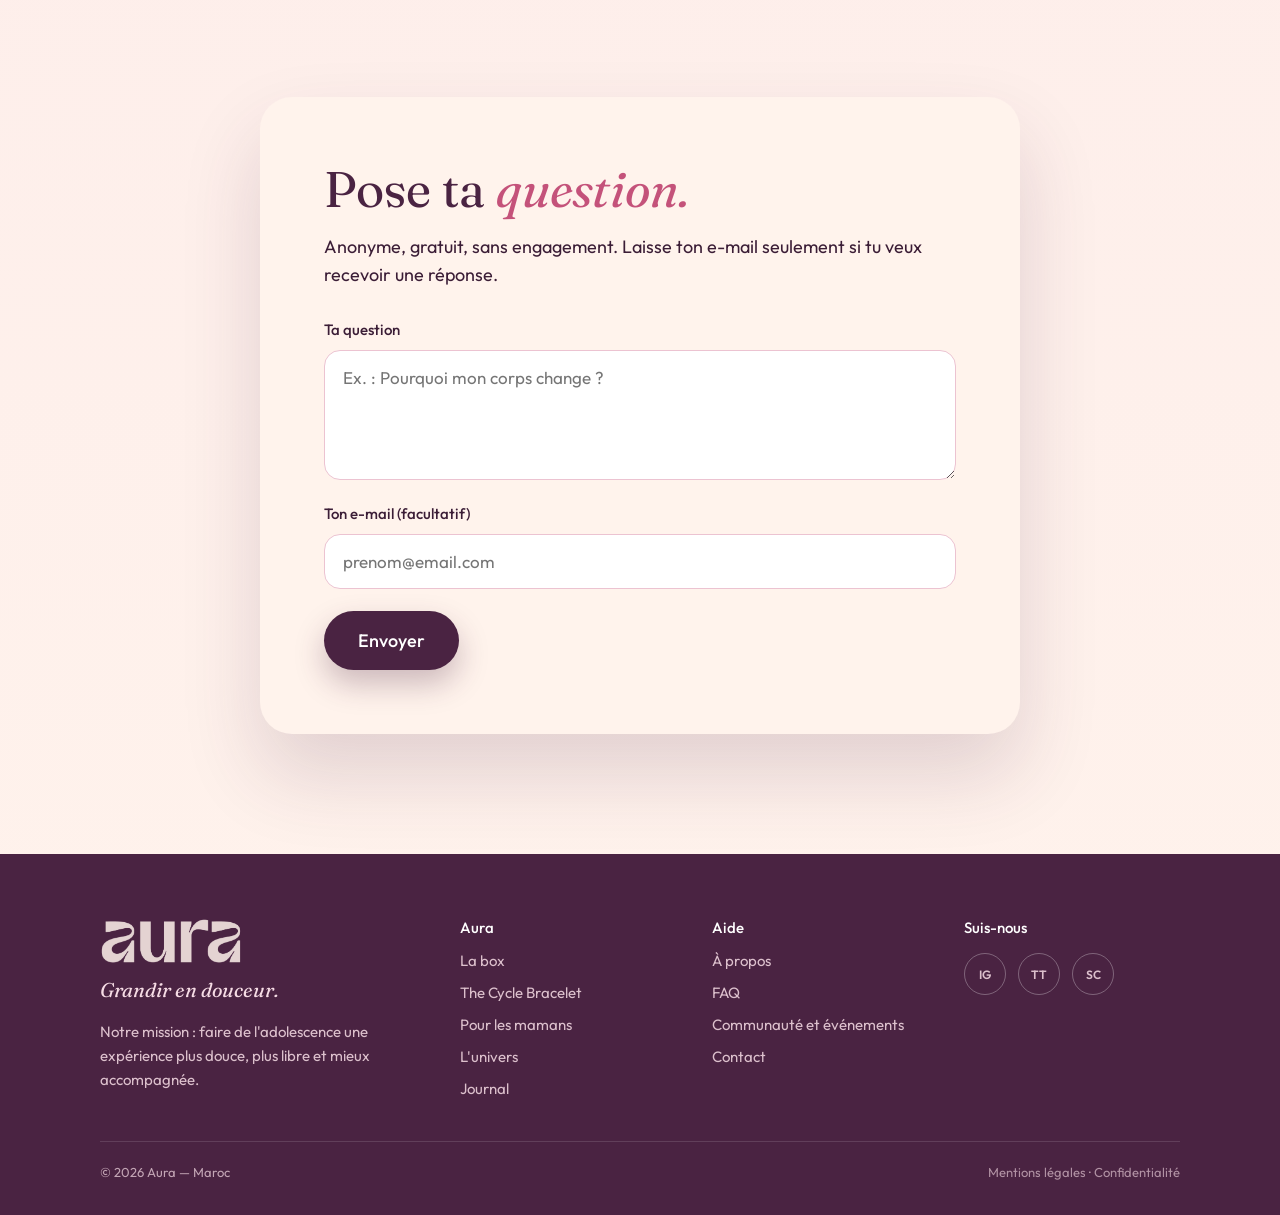
==== commit cd6a7055: "Add files via upload" ====
--- a/index.html
+++ b/index.html
@@ -7,7 +7,7 @@
 <meta name="description" content="La première box au Maroc imaginée pour accompagner les adolescentes dans les changements de leur corps, leurs émotions et leurs premières fois.">
 <meta property="og:title" content="Aura — Grandir en douceur">
 <meta property="og:description" content="La première box au Maroc imaginée pour accompagner les adolescentes dans les changements de leur corps, leurs émotions et leurs premières fois.">
-<link rel="icon" href="data:image/svg+xml,%3Csvg xmlns='http://www.w3.org/2000/svg' viewBox='0 0 32 32'%3E%3Crect width='32' height='32' rx='9' fill='%23c4527a'/%3E%3Cpath d='M20 7a9 9 0 1 0 0 18 7 7 0 0 1 0-18z' fill='%23fff1ea'/%3E%3C/svg%3E">
+<link rel="icon" href="data:image/svg+xml,%3Csvg xmlns='http://www.w3.org/2000/svg' viewBox='0 0 32 32'%3E%3Crect width='32' height='32' rx='9' fill='%23c4527a'/%3E%3Cpath d='M20 7a9 9 0 1 0 0 18 11 11 0 0 1 0-18z' fill='%23fff1ea'/%3E%3C/svg%3E">
 <link rel="preconnect" href="https://fonts.googleapis.com"><link rel="preconnect" href="https://fonts.gstatic.com" crossorigin>
 <link href="https://fonts.googleapis.com/css2?family=Fraunces:ital,opsz,wght@0,9..144,400;0,9..144,600;1,9..144,400&family=Outfit:wght@300;400;500;600&family=Caveat:wght@500&family=Noto+Naskh+Arabic:wght@400;600&display=swap" rel="stylesheet">
 <link rel="stylesheet" href="assets/style.css">
@@ -36,7 +36,7 @@
 <g><circle cx="98" cy="50" r="2.6" fill="#4a2342"/><path d="M98 47.4a2.6 2.6 0 0 1 0 5.2z" fill="#fff3ec"/></g>
 <circle cx="50" cy="98" r="2.6" fill="#e8c77a"/>
 <g><circle cx="2" cy="50" r="2.6" fill="#fff3ec" stroke="#4a2342" stroke-width=".5"/><path d="M2 47.4a2.6 2.6 0 0 0 0 5.2z" fill="#4a2342"/></g>
-<g class="orbiter"><path d="M16.500 -1a4.200 4.200 0 1 0 0 8.400 3.300 3.300 0 0 1 0-8.400z" transform="translate(41.500 -1.600) scale(1)" fill="#e8c77a"/></g>
+<g class="orbiter"><path d="M16.500-1a4.200 4.200 0 1 0 0 8.400 7 7 0 0 1 0-8.400z" transform="translate(32.700 -1.800) scale(1.200)" fill="#e8c77a"/></g>
 </svg>
 <button class="box" id="boxbtn" type="button" aria-expanded="false" aria-label="Ouvrir la box Aura">
 <svg viewBox="0 0 400 360" aria-hidden="true">
@@ -74,17 +74,20 @@
 
 <section class="strip"><div class="wrap">
 <div class="usp">
-<div><svg viewBox="0 0 24 24"><path d="M16 3a9 9 0 1 0 5 15A7.5 7.5 0 0 1 16 3z"/></svg><h3>Des contenus exclusifs</h3><p>Conseils d'experts, réponses à tes questions.</p></div>
-<div><svg viewBox="0 0 24 24"><path d="M12 21s-8-5.2-8-11a4.5 4.5 0 0 1 8-2.8A4.5 4.5 0 0 1 20 10c0 5.800-8 11-8 11z"/></svg><h3>Une box pensée avec amour</h3><p>Des essentiels pour t'accompagner à chaque étape.</p></div>
-<div><svg viewBox="0 0 24 24"><path d="m12 2 2.9 6.300 6.800.7-5.100 4.600 1.500 6.800L12 17l-6.100 3.400 1.500-6.800L2.300 9l6.800-.7z"/></svg><h3>Une communauté bienveillante</h3><p>Parce que tu n'es pas seule.</p></div>
-</div></section>
+<div><svg viewBox="0 0 24 24" aria-hidden="true"><circle cx="12" cy="12" r="9" fill="#b3386a"/></svg><h3>Des réponses claires</h3><p>Des mots simples pour comprendre ton corps et tes questions.</p></div>
+<div><svg viewBox="0 0 24 24" aria-hidden="true"><circle cx="12" cy="12" r="9" fill="#4a2342"/><path d="M12 3a9 9 0 0 1 0 18z" fill="#fff3ec"/></svg><h3>Une box pensée avec soin</h3><p>Des essentiels pour t'accompagner à chaque étape.</p></div>
+<div><svg viewBox="0 0 24 24" aria-hidden="true"><circle cx="12" cy="12" r="9" fill="#e8c77a"/></svg><h3>Une communauté bienveillante</h3><p>Parce que tu n'es pas seule.</p></div>
+</div></div></section>
 
 <section class="mani"><div class="wrap">
 <h2>Entre 11 &amp; 16 ans, <em>tout change.</em></h2>
+<div class="txt">
 <p>Le corps évolue, les émotions s'intensifient, les questions se multiplient, et les premières règles marquent souvent un basculement intime, important, parfois déstabilisant.</p>
 <p>Au Maroc, les règles restent encore entourées de silence. Les jeunes filles grandissent avec peu de repères, peu de contenus adaptés à leur âge, et presque aucun support pensé pour les rassurer avec modernité, douceur et clarté.</p>
-<p class="serif" style="font-size:clamp(22px,3.4vw,32px);margin-top:28px;line-height:1.3">Quand un moment naturel devient une expérience de peur, ce n'est pas le corps le problème. C'est <em>l'accompagnement.</em></p>
+</div>
+<div class="quote"><svg class="qmoon" viewBox="0 0 32 32" aria-hidden="true"><path d="M20 4A12 12 0 1 0 20 28A18 18 0 0 1 20 4z" fill="#e8c77a"/></svg><p class="serif">Quand un moment naturel devient une expérience de peur, ce n'est pas le corps le problème. C'est <em>l'accompagnement.</em></p></div>
 </div></section>
+
 
 <section id="box"><div class="wrap split">
 <div><h2>Plus qu'une <em>simple</em> box.</h2>
--- a/assets/style.css
+++ b/assets/style.css
@@ -68,15 +68,27 @@
 .btn:hover{transform:translateY(-2px);box-shadow:0 18px 36px rgba(74,35,66,.34)}
 .free{display:block;margin-top:6px;font:500 21px var(--hand);color:var(--plum)}
 /* usp */
-.usp{display:grid;grid-template-columns:repeat(3,1fr);gap:28px;margin-top:56px;text-align:center}
-.usp h3{font-size:21px;margin:8px 0 4px}.usp p{font-size:15px;opacity:.85}
-.usp svg{width:30px;fill:var(--pink)}
-@media(max-width:700px){.usp{grid-template-columns:1fr}}
+.usp{display:grid;grid-template-columns:repeat(3,1fr);gap:clamp(20px,3.5vw,48px);margin-top:56px}
+.usp>div{position:relative;padding-top:30px;border-top:1px solid rgba(196,82,122,.4)}
+.usp svg{position:absolute;top:-11px;inset-inline-start:0;width:22px;height:22px}
+.usp h3{font-size:clamp(20px,1.8vw,24px);margin:0 0 6px}
+.usp p{font-size:16px;opacity:.85;max-width:24em}
+@media(max-width:700px){.usp{grid-template-columns:1fr;gap:28px}}
 /* manifesto */
-.mani{background:var(--pink);color:#fff;text-align:center}
-.mani h2{color:#fff;font-size:clamp(34px,6vw,64px);max-width:15ch;margin-inline:auto}
-.mani em{color:#ffd9e4}
-.mani p{max-width:36em;margin:0 auto 14px;opacity:.95}
+.mani{position:relative;overflow:hidden;background:var(--plum);color:var(--cream);border-radius:56px 56px 0 0;padding:clamp(72px,10vw,132px) 0}
+.mani::before{content:'';position:absolute;width:min(760px,95vw);aspect-ratio:1;inset-inline-end:-30%;top:78%;transform:translateY(-50%);border:1px solid rgba(229,138,168,.2);border-radius:50%;pointer-events:none}
+.mani .wrap{position:relative;display:grid;grid-template-columns:minmax(0,1.1fr) minmax(0,.9fr);gap:clamp(28px,6vw,88px);align-items:start}
+.mani h2{text-wrap:balance;color:var(--cream);font-size:clamp(40px,5.6vw,80px);line-height:1.03;letter-spacing:-.02em;max-width:9ch;margin:0}
+.mani em{color:#f4a0ba}
+.mani .txt p{max-width:32em;margin:0 0 18px;font-size:clamp(17px,1.4vw,19px);line-height:1.75;opacity:.92}
+.mani .quote{grid-column:1/-1;position:relative;margin-top:clamp(28px,5vw,64px);padding-top:clamp(32px,4.5vw,56px);border-top:1px solid rgba(255,243,236,.16)}
+.mani .quote::before{content:'';position:absolute;top:-1px;inset-inline-start:0;height:2px;width:72px;background:var(--gold)}
+@supports (animation-timeline:view()){.mani .quote::before{animation:draw linear both;animation-timeline:view();animation-range:entry 25% cover 40%}}
+@keyframes draw{from{width:72px}to{width:100%}}
+.qmoon{width:46px;height:46px;display:block;margin-bottom:18px}
+.mani .quote p{font-size:clamp(28px,4.2vw,58px);line-height:1.15;letter-spacing:-.015em;max-width:21em;margin:0;color:var(--cream)}
+@media(max-width:800px){.mani{border-radius:32px 32px 0 0}.mani .wrap{grid-template-columns:1fr}.mani h2{max-width:11ch}}
+
 /* split */
 .split{display:grid;grid-template-columns:1fr 1fr;gap:clamp(28px,6vw,80px);align-items:center}
 @media(max-width:800px){.split{grid-template-columns:1fr}}
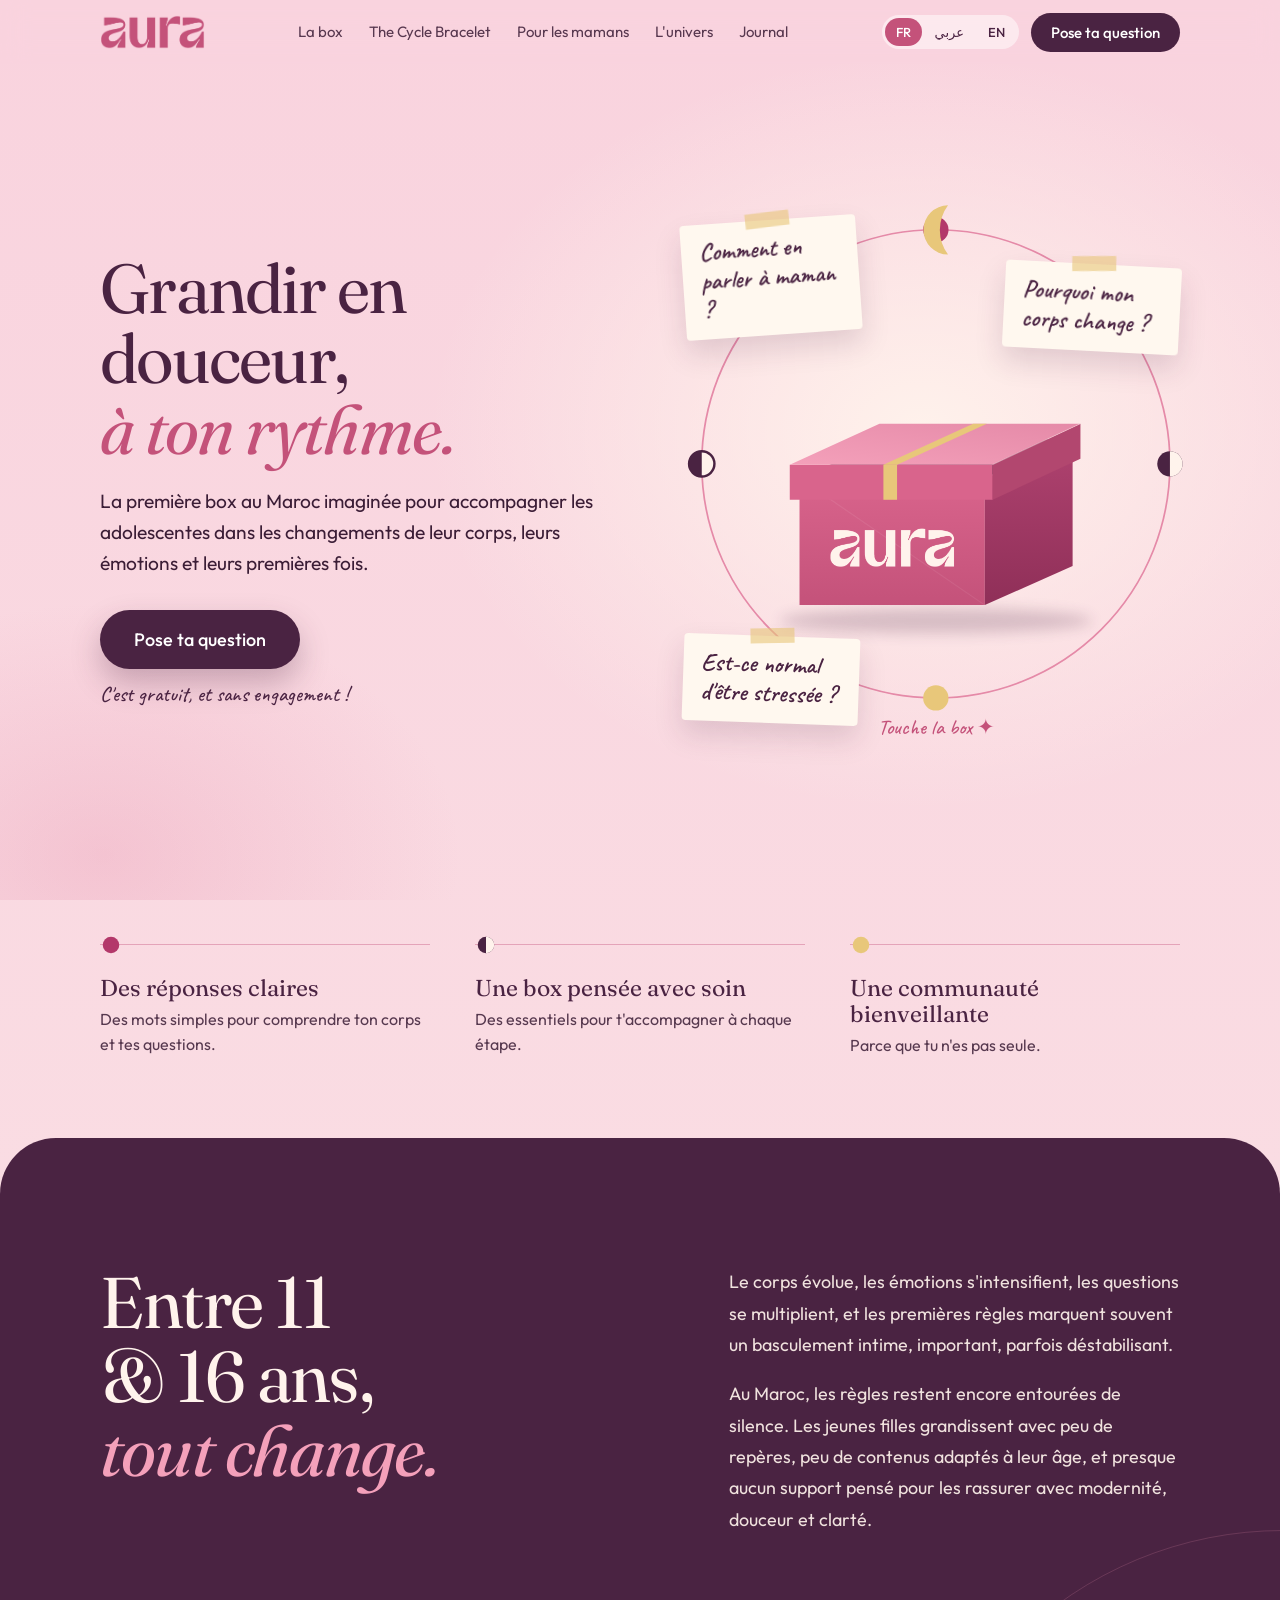
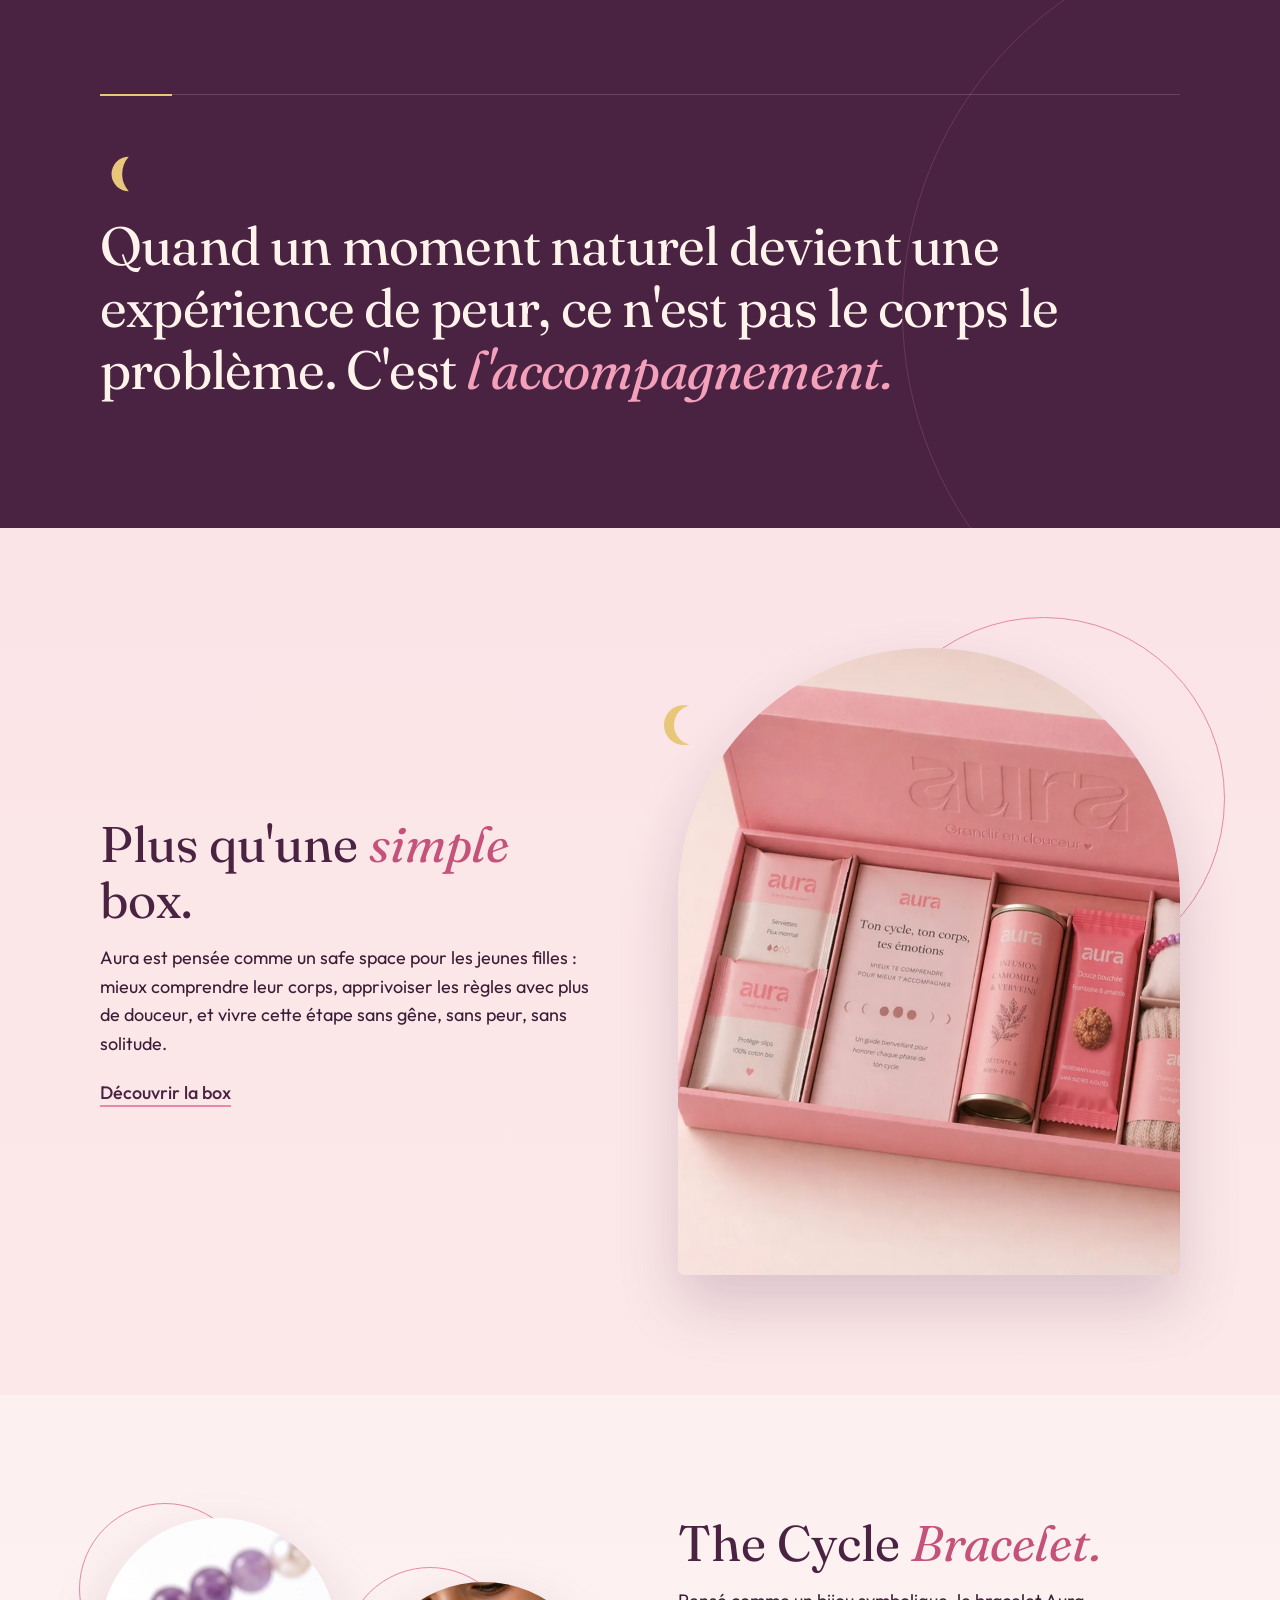
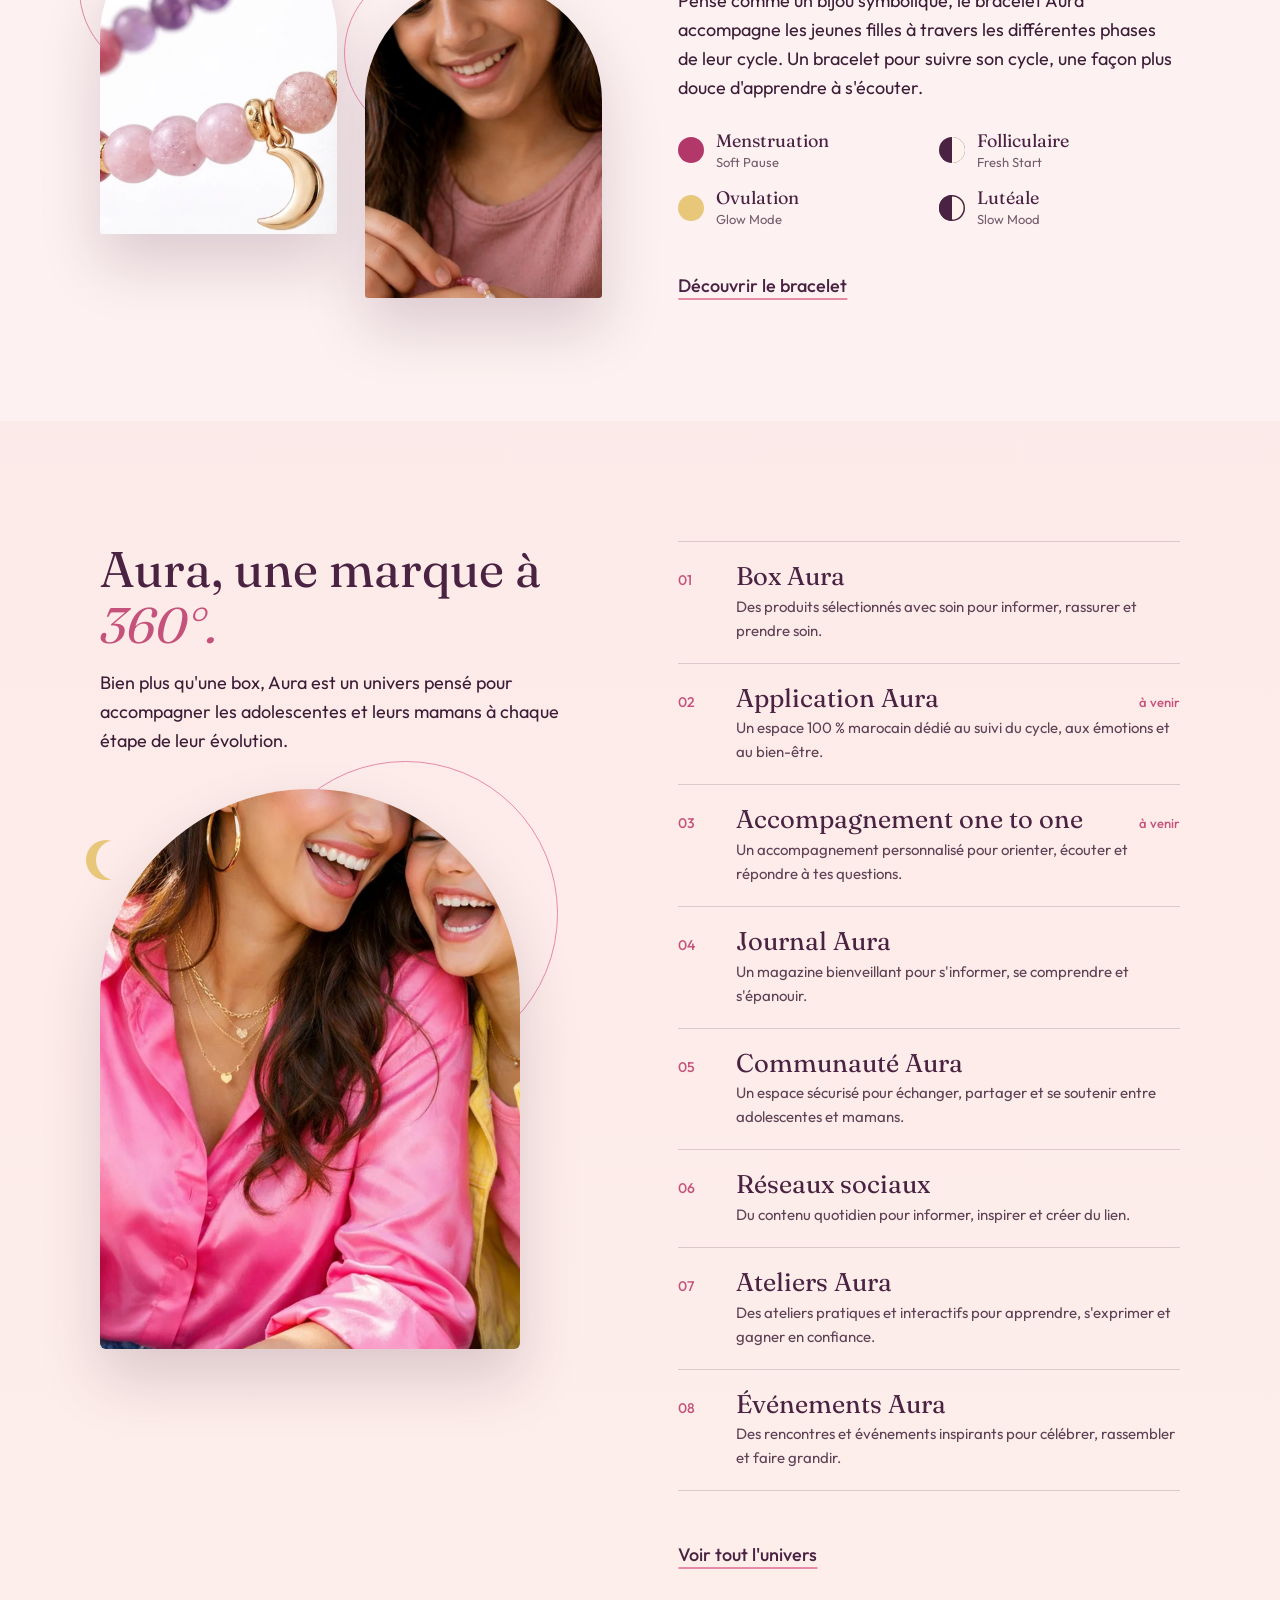
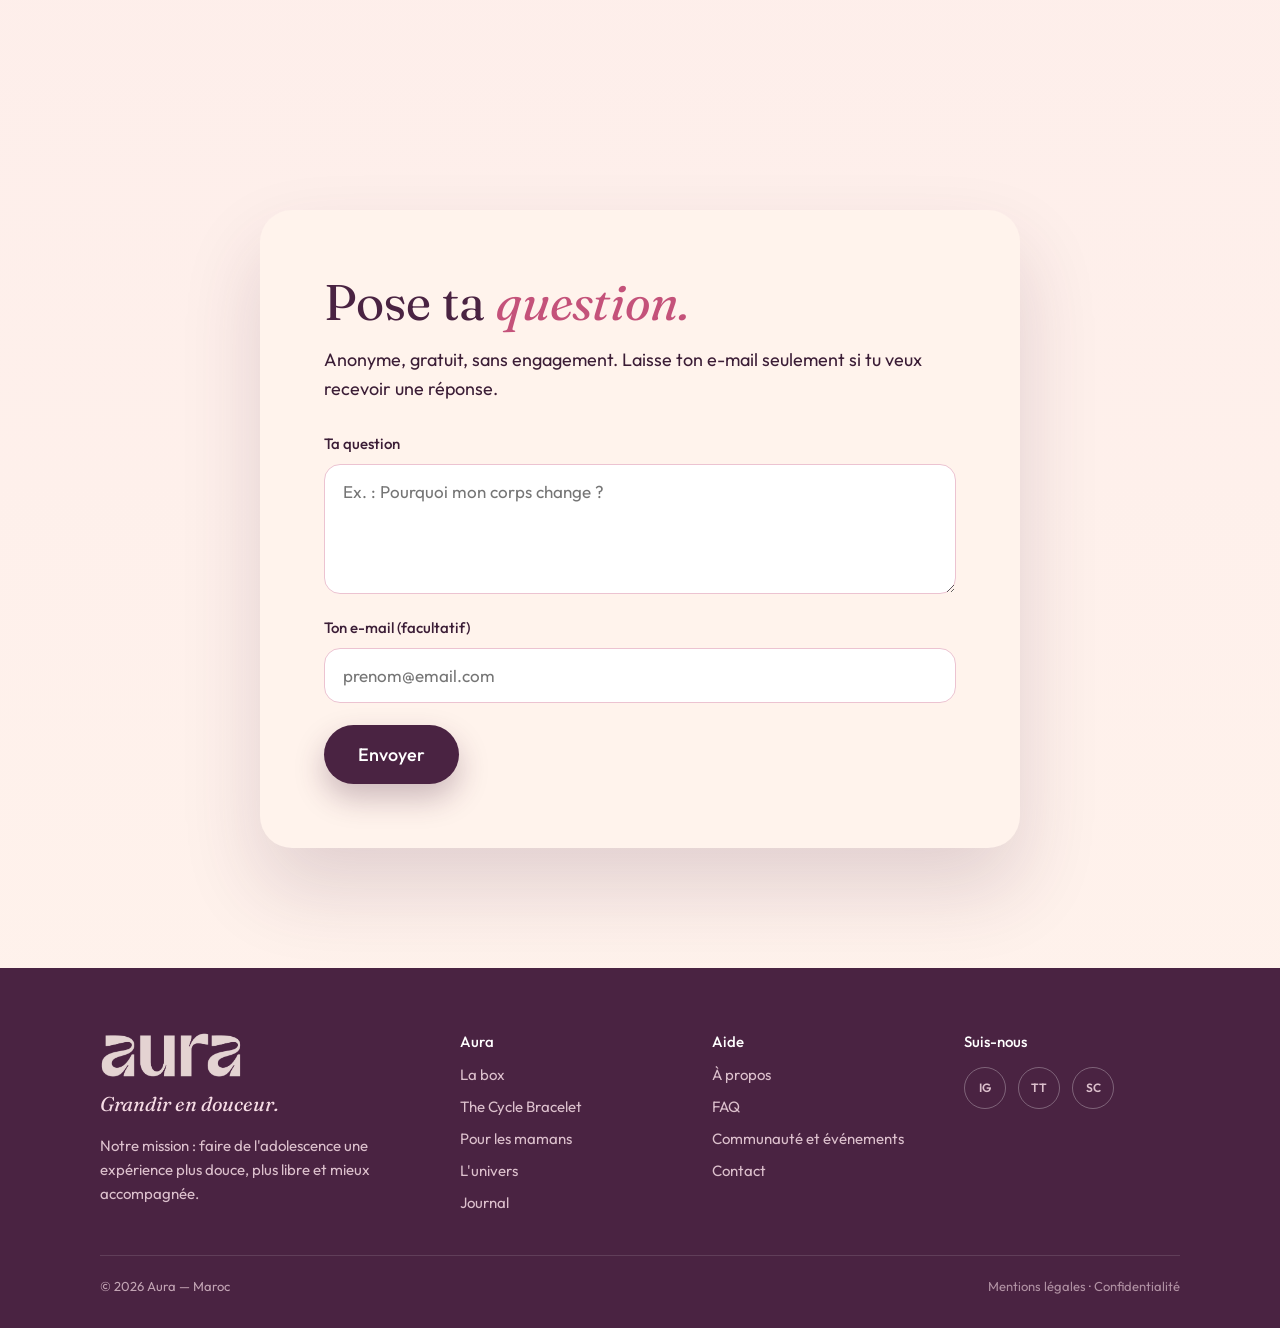
==== commit f95b3469: "Add files via upload" ====
--- a/index.html
+++ b/index.html
@@ -93,25 +93,29 @@
 <div><h2>Plus qu'une <em>simple</em> box.</h2>
 <p>Aura est pensée comme un safe space pour les jeunes filles : mieux comprendre leur corps, apprivoiser les règles avec plus de douceur, et vivre cette étape sans gêne, sans peur, sans solitude.</p>
 <a class="more" href="la-box.html">Découvrir la box</a></div>
-<img class="ph" src="assets/box-contents.webp" width="1000" height="1166" loading="lazy" alt="La box Aura ouverte : fiche éducative, tisane, snack, bracelet et produits confort"></div></section>
-<section id="cycle" style="background:rgba(255,255,255,.35)"><div class="wrap split rev">
+<div class="arch"><img src="assets/box-contents.webp" width="1000" height="1166" loading="lazy" alt="La box Aura ouverte : fiche éducative, tisane, snack, bracelet et produits confort"></div></div></section>
+<section id="cycle" class="tint"><div class="wrap split rev">
 <div><h2>The Cycle <em>Bracelet.</em></h2>
 <p>Pensé comme un bijou symbolique, le bracelet Aura accompagne les jeunes filles à travers les différentes phases de leur cycle. Un bracelet pour suivre son cycle, une façon plus douce d'apprendre à s'écouter.</p>
+<ul class="cyc"><li style="--c:#b3386a"><i></i><b>Menstruation</b><small>Soft Pause</small></li><li style="--c:#4a2342" class="half"><i></i><b>Folliculaire</b><small>Fresh Start</small></li><li style="--c:#e8c77a"><i></i><b>Ovulation</b><small>Glow Mode</small></li><li style="--c:#4a2342" class="half out"><i></i><b>Lutéale</b><small>Slow Mood</small></li></ul>
 <a class="more" href="the-cycle-bracelet.html">Découvrir le bracelet</a></div>
-<div class="duo" style="margin:0"><img class="ph" src="assets/bracelet.webp" width="680" height="1092" loading="lazy" alt="The Cycle Bracelet avec sa bedel en forme de lune"><img class="ph" src="assets/bracelet-girl.webp" width="580" height="1117" loading="lazy" alt="Une jeune fille sourit en attachant son bracelet Aura"></div></div></section>
-<section id="univers"><div class="wrap">
-<div class="split"><div><h2>Aura, une marque à <em>360°.</em></h2>
-<p>Bien plus qu'une box, Aura est un univers pensé pour accompagner les adolescentes et leurs mamans à chaque étape de leur évolution.</p></div><img class="ph tall" src="assets/maman-fille.webp" width="630" height="971" loading="lazy" alt="Une maman et sa fille rient ensemble"></div>
-<div class="grid8">
-<div><svg viewBox="0 0 24 24"><path d="M3 8l9-4 9 4-9 4zM3 8v9l9 4 9-4V8M12 12v9"/></svg><h3>Box Aura</h3><p>Des produits sélectionnés avec soin pour informer, rassurer et prendre soin.</p></div>
-<div><svg viewBox="0 0 24 24"><rect x="7" y="2.500" width="10" height="19" rx="2.500"/><path d="M11 18.500h2"/></svg><h3>Application Aura</h3><span class="soon">à venir</span><p>Un espace 100 % marocain dédié au suivi du cycle, aux émotions et au bien-être.</p></div>
-<div><svg viewBox="0 0 24 24"><circle cx="12" cy="8" r="3.500"/><path d="M5 20c0-4 3-6 7-6s7 2 7 6"/></svg><h3>Accompagnement one to one</h3><span class="soon">à venir</span><p>Un accompagnement personnalisé pour orienter, écouter et répondre à tes questions.</p></div>
-<div><svg viewBox="0 0 24 24"><path d="M5 3h12a2 2 0 0 1 2 2v16H7a2 2 0 0 1-2-2zM9 8h6M9 12h6"/></svg><h3>Journal Aura</h3><p>Un magazine bienveillant pour s'informer, se comprendre et s'épanouir.</p></div>
-<div><svg viewBox="0 0 24 24"><circle cx="8" cy="9" r="3"/><circle cx="16.500" cy="10" r="2.500"/><path d="M2.500 20c0-3.500 2.500-5.500 5.500-5.500s5.500 2 5.500 5.500M14 15c3 0 7 .5 7 5"/></svg><h3>Communauté Aura</h3><p>Un espace sécurisé pour échanger, partager et se soutenir entre adolescentes et mamans.</p></div>
-<div><svg viewBox="0 0 24 24"><rect x="3" y="3" width="18" height="18" rx="5"/><circle cx="12" cy="12" r="4"/><circle cx="17.200" cy="6.800" r=".5"/></svg><h3>Réseaux sociaux</h3><p>Du contenu quotidien pour informer, inspirer et créer du lien.</p></div>
-<div><svg viewBox="0 0 24 24"><path d="M3 5h18v11H3zM8 21l4-5 4 5M7 9h10"/></svg><h3>Ateliers Aura</h3><p>Des ateliers pratiques et interactifs pour apprendre, s'exprimer et gagner en confiance.</p></div>
-<div><svg viewBox="0 0 24 24"><rect x="3.500" y="5" width="17" height="16" rx="3"/><path d="M8 3v4M16 3v4M3.500 10h17M12 18s-3-1.800-3-3.800a1.700 1.700 0 0 1 3-1 1.700 1.700 0 0 1 3 1c0 2-3 3.800-3 3.800z"/></svg><h3>Événements Aura</h3><p>Des rencontres et événements inspirants pour célébrer, rassembler et faire grandir.</p></div>
-</div><div style="text-align:center;margin-top:36px"><a class="more" href="univers.html">Voir tout l'univers</a></div></div></section>
+<div class="duo2"><div class="arch"><img src="assets/bracelet.webp" width="680" height="1092" loading="lazy" alt="The Cycle Bracelet avec sa bedel en forme de lune"></div><div class="arch"><img src="assets/bracelet-girl.webp" width="580" height="1117" loading="lazy" alt="Une jeune fille sourit en attachant son bracelet Aura"></div></div></div></section>
+<section id="univers"><div class="wrap split top">
+<div class="stick"><h2>Aura, une marque à <em>360°.</em></h2>
+<p>Bien plus qu'une box, Aura est un univers pensé pour accompagner les adolescentes et leurs mamans à chaque étape de leur évolution.</p>
+<div class="arch"><img src="assets/maman-fille.webp" width="630" height="971" loading="lazy" alt="Une maman et sa fille rient ensemble"></div></div>
+<div><ol class="idx">
+<li><h3>Box Aura</h3><p>Des produits sélectionnés avec soin pour informer, rassurer et prendre soin.</p></li>
+<li><h3>Application Aura</h3><span class="soon">à venir</span><p>Un espace 100 % marocain dédié au suivi du cycle, aux émotions et au bien-être.</p></li>
+<li><h3>Accompagnement one to one</h3><span class="soon">à venir</span><p>Un accompagnement personnalisé pour orienter, écouter et répondre à tes questions.</p></li>
+<li><h3>Journal Aura</h3><p>Un magazine bienveillant pour s'informer, se comprendre et s'épanouir.</p></li>
+<li><h3>Communauté Aura</h3><p>Un espace sécurisé pour échanger, partager et se soutenir entre adolescentes et mamans.</p></li>
+<li><h3>Réseaux sociaux</h3><p>Du contenu quotidien pour informer, inspirer et créer du lien.</p></li>
+<li><h3>Ateliers Aura</h3><p>Des ateliers pratiques et interactifs pour apprendre, s'exprimer et gagner en confiance.</p></li>
+<li><h3>Événements Aura</h3><p>Des rencontres et événements inspirants pour célébrer, rassembler et faire grandir.</p></li>
+</ol>
+<a class="more" href="univers.html">Voir tout l'univers</a></div></div></section>
+
 
 <section id="question"><div class="wrap"><div class="card" id="card">
 <h2>Pose ta <em>question.</em></h2>
--- a/assets/style.css
+++ b/assets/style.css
@@ -188,3 +188,38 @@
 .prose p{margin-bottom:14px}
 .prose .note{margin-top:20px}
 .wrap.prose{margin-inline-start:calc((100% - min(1080px,100% - 40px))/2);margin-inline-end:auto}
+
+/* homepage sections */
+.tint{background:rgba(255,255,255,.35)}
+.arch{position:relative;isolation:isolate}
+.arch img{display:block;width:100%;height:auto;aspect-ratio:4/5;object-fit:cover;object-position:50% 30%;border-radius:999px 999px 28px 28px;box-shadow:0 30px 60px rgba(74,35,66,.18)}
+.arch::before{content:'';position:absolute;z-index:-1;width:72%;aspect-ratio:1;top:-5%;inset-inline-end:-9%;border:1px solid var(--rose);border-radius:50%}
+.arch::after{content:'';position:absolute;top:9%;inset-inline-start:-14px;width:40px;height:40px;border-radius:50%;box-shadow:inset 10px 0 0 0 #e8c77a}
+.rev .arch::before{inset-inline-end:auto;inset-inline-start:-9%}
+.rev .arch::after{inset-inline-start:auto;inset-inline-end:-14px;box-shadow:inset -10px 0 0 0 #e8c77a}
+.duo2{display:grid;grid-template-columns:1fr 1fr;gap:clamp(14px,3vw,28px);align-items:start}
+.duo2 .arch:nth-child(2){margin-top:clamp(28px,6vw,64px)}
+.duo2 .arch img{aspect-ratio:3/4}
+.duo2 .arch::after{display:none}
+.cyc{list-style:none;padding:0;margin:26px 0 22px;display:grid;grid-template-columns:repeat(2,1fr);gap:14px 20px}
+.cyc li{display:grid;grid-template-columns:auto 1fr;column-gap:12px;align-items:center}
+.cyc i{grid-row:1/3;width:26px;height:26px;border-radius:50%;background:var(--c);position:relative;overflow:hidden}
+.cyc .half i::after{content:'';position:absolute;inset:0 0 0 50%;background:var(--cream)}
+.cyc .half.out i{background:var(--cream);box-shadow:inset 0 0 0 1.5px var(--plum)}
+.cyc .half.out i::after{inset:0 50% 0 0;background:var(--plum)}
+.cyc b{font:400 18px var(--serif);color:var(--plum)}
+.cyc small{font-size:13px;opacity:.7}
+.top{align-items:start}
+.stick{position:sticky;top:96px}
+.stick .arch{margin-top:34px;max-width:420px}
+.idx{list-style:none;padding:0;margin:0 0 30px;border-top:1px solid rgba(74,35,66,.18)}
+.idx li{display:grid;grid-template-columns:44px 1fr auto;column-gap:14px;row-gap:4px;align-items:baseline;padding:20px 0;border-bottom:1px solid rgba(74,35,66,.18)}
+.idx{counter-reset:i}
+.idx li::before{counter-increment:i;content:counter(i,decimal-leading-zero);grid-row:1/3;font:500 14px var(--sans);color:var(--pink);padding-top:6px}
+.idx h3{grid-column:2;margin:0;font-size:clamp(21px,2vw,26px);transition:color .25s}
+.idx .soon{grid-column:3;grid-row:1}
+.idx p{grid-column:2/-1;margin:0;font-size:15px;opacity:.82}
+.idx li:hover h3{color:var(--pink)}
+@media(max-width:800px){.stick{position:static}.stick .arch{max-width:360px}.cyc{grid-template-columns:1fr 1fr}.arch::after{inset-inline-start:-6px}}
+#box,#cycle,#univers{overflow-x:clip}
+#univers .arch img{object-position:50% 0;aspect-ratio:3/4}
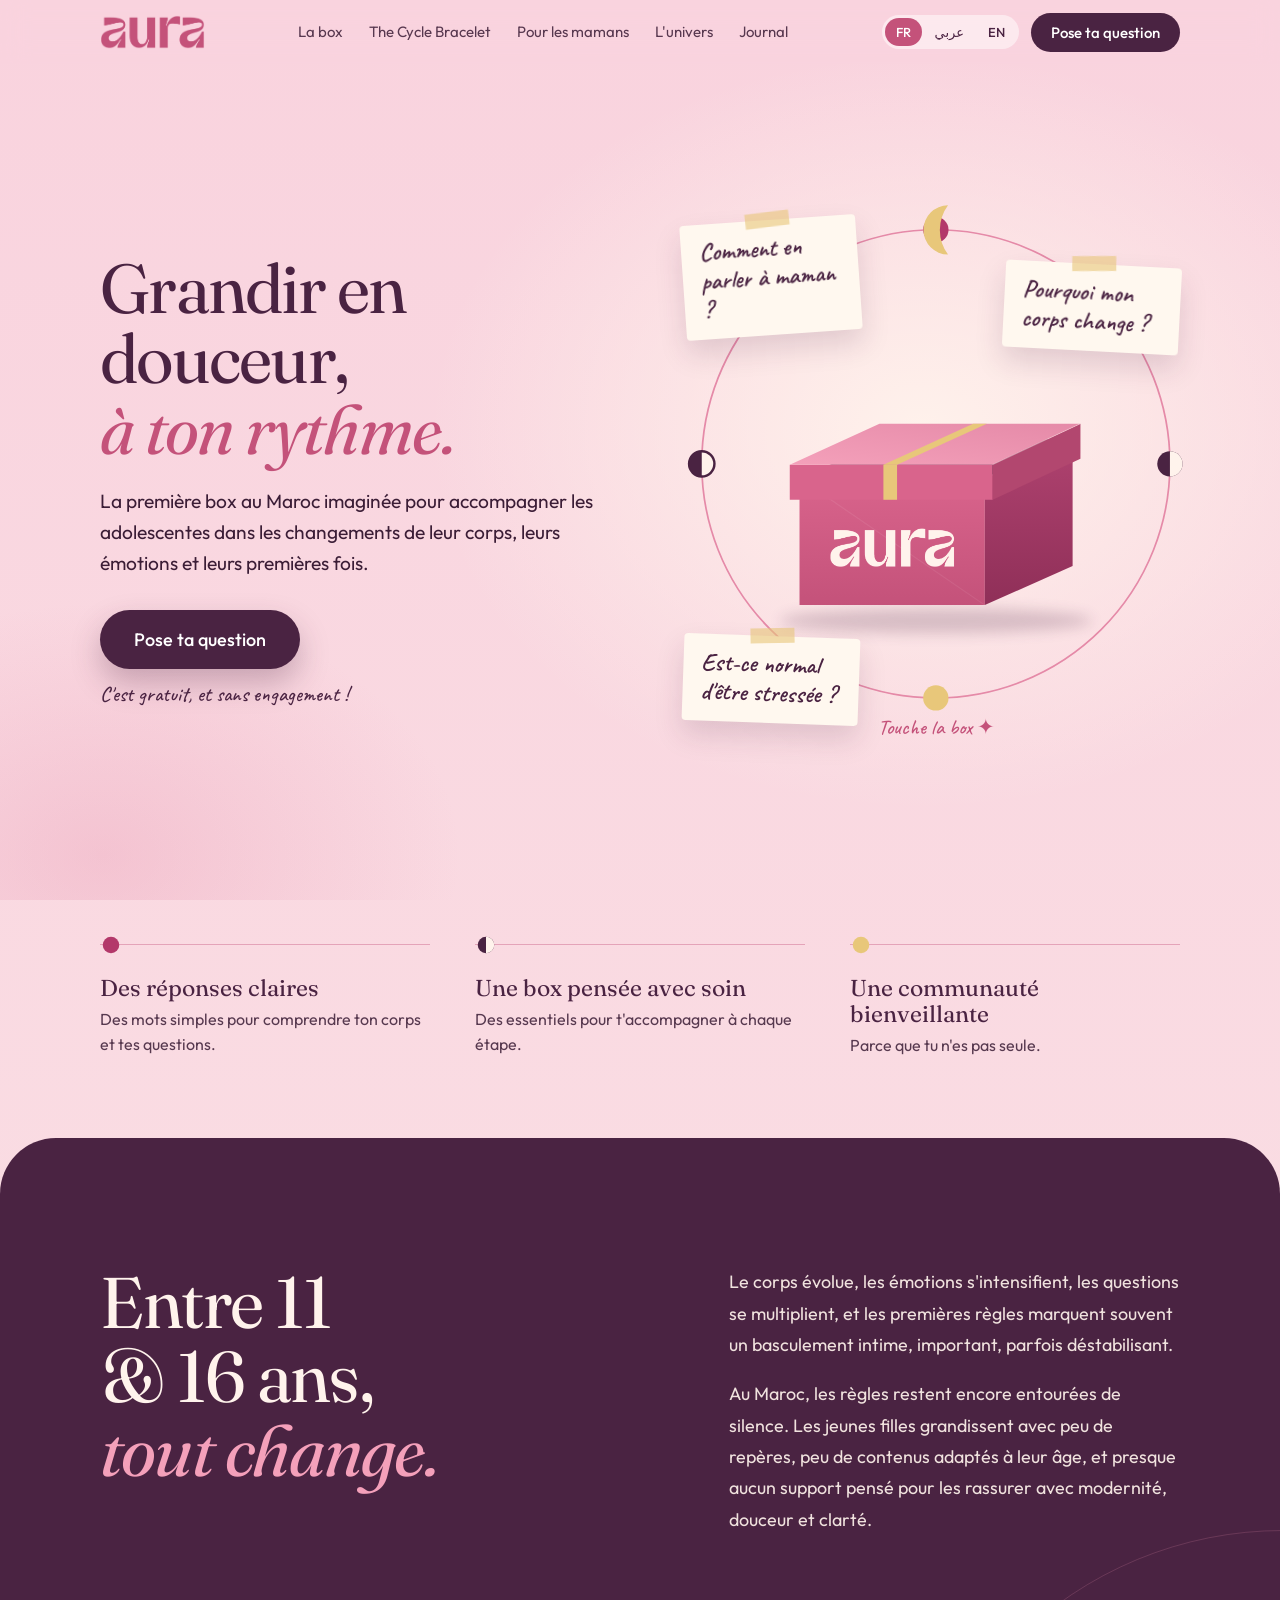
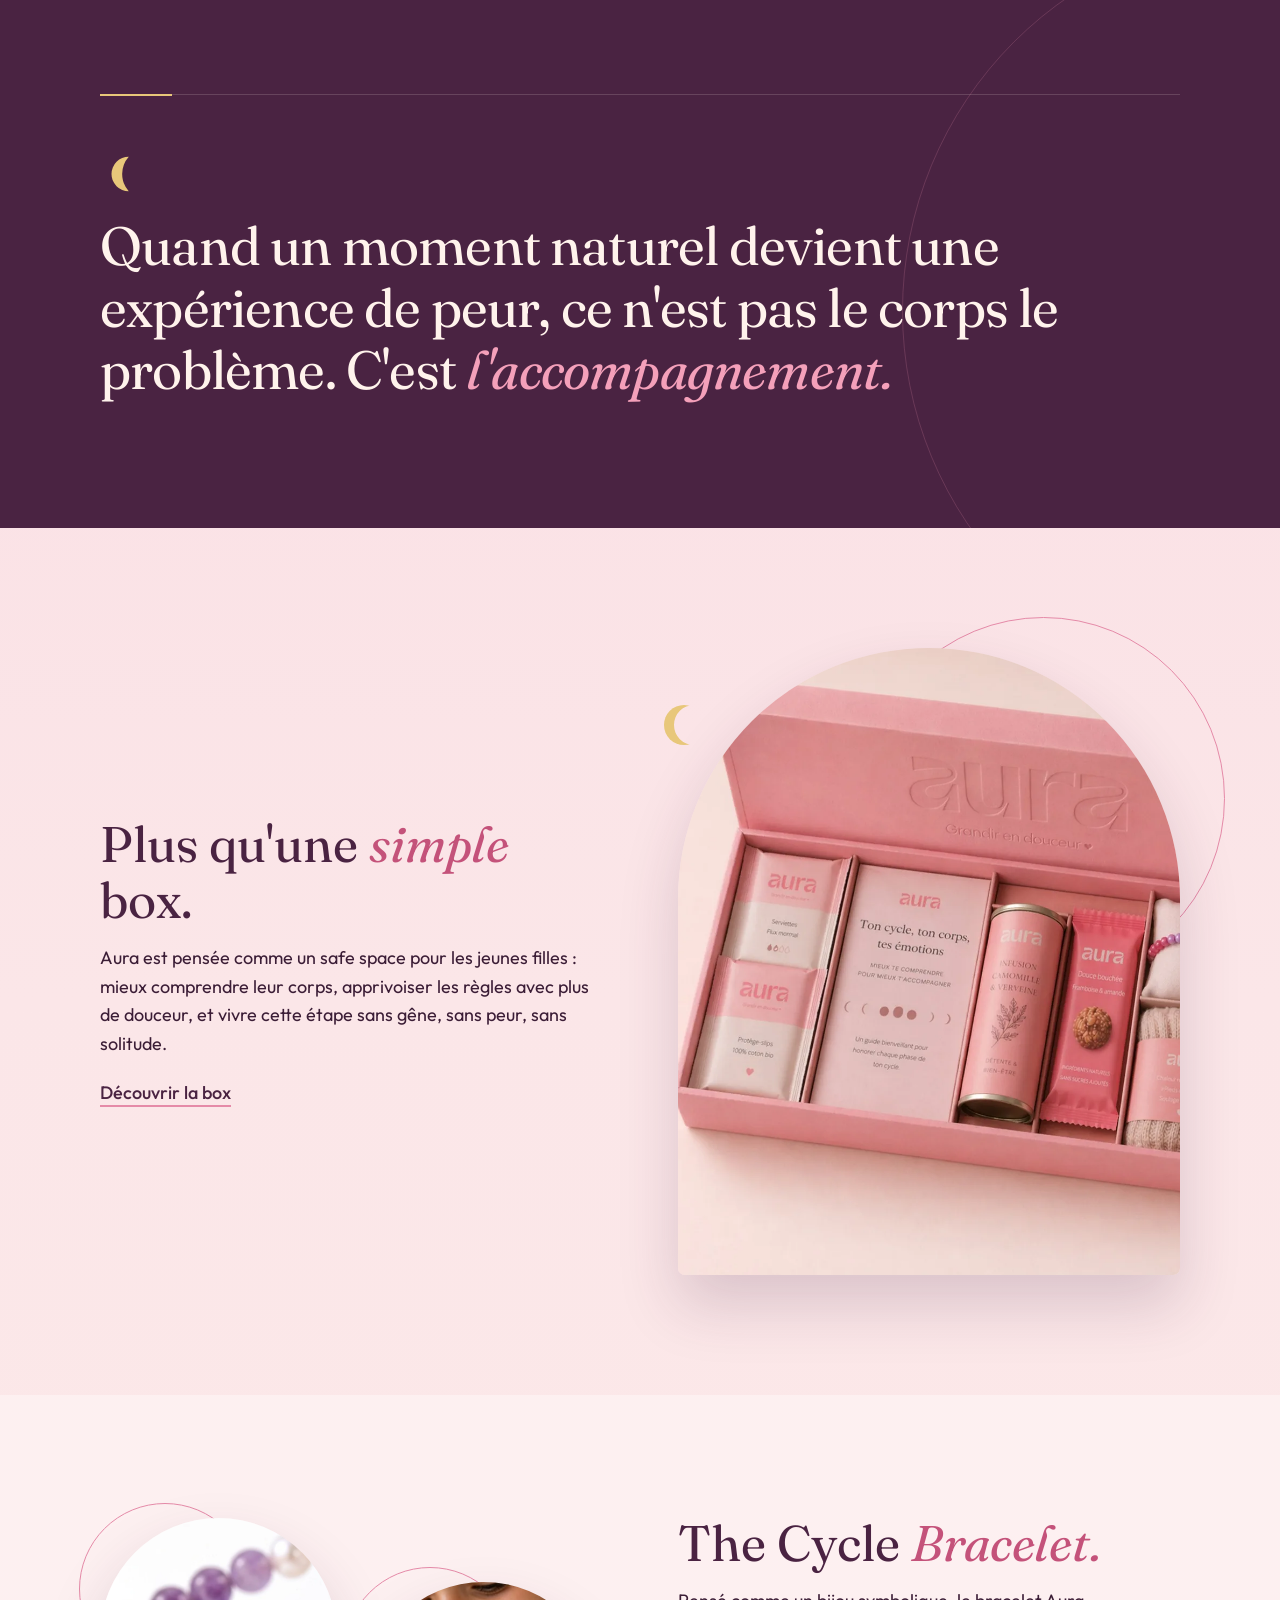
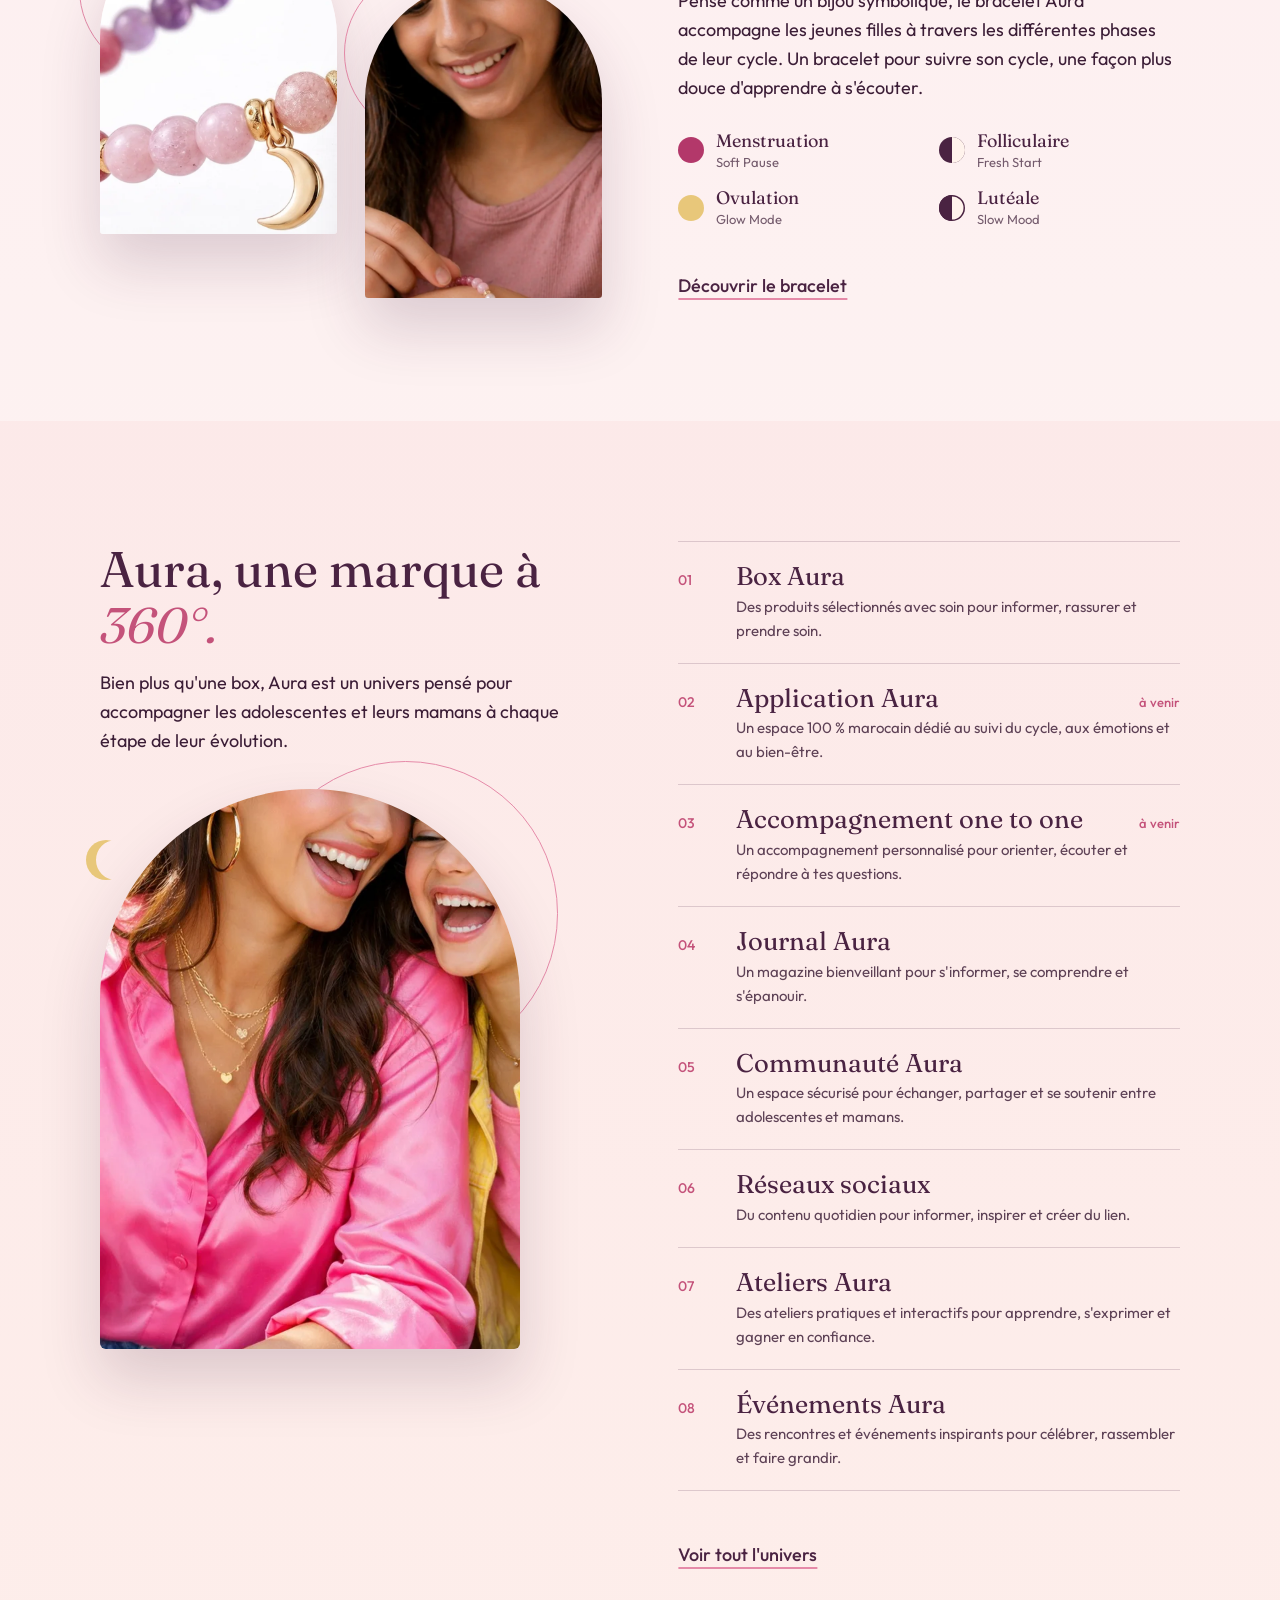
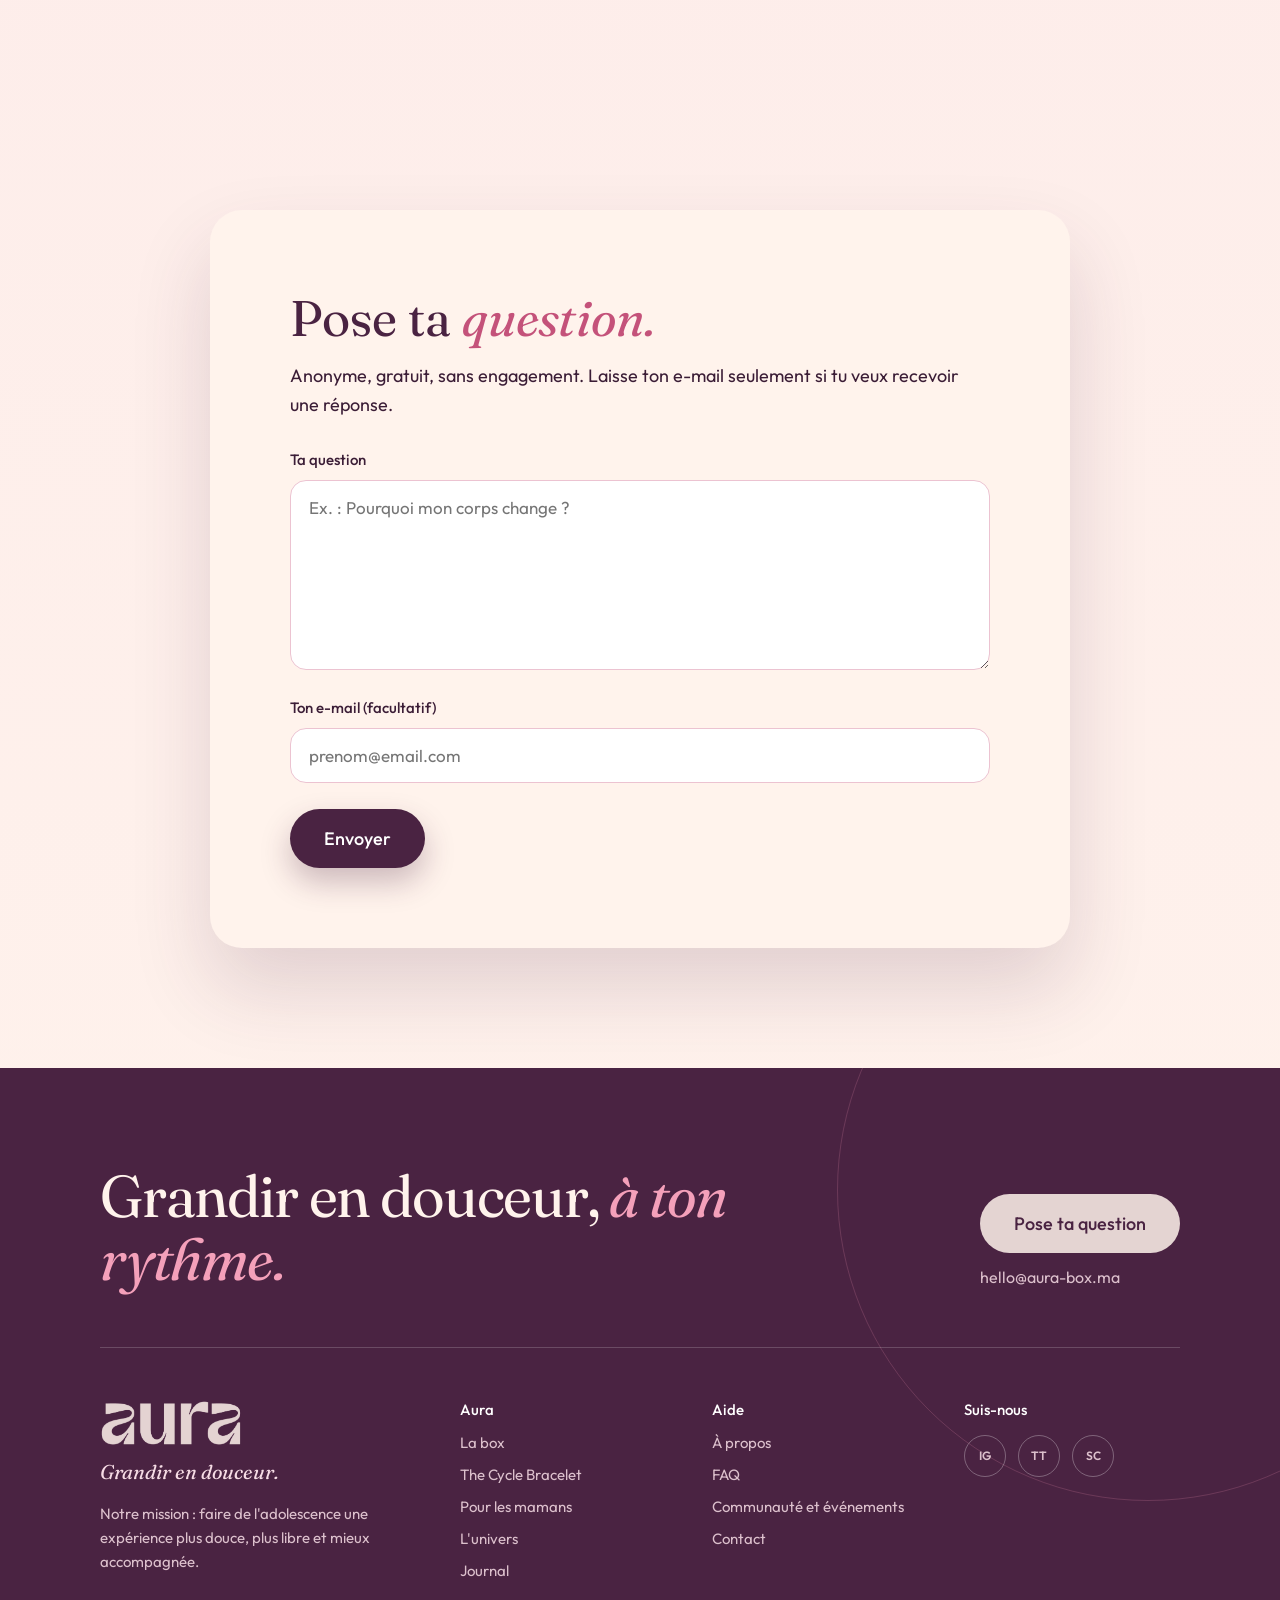
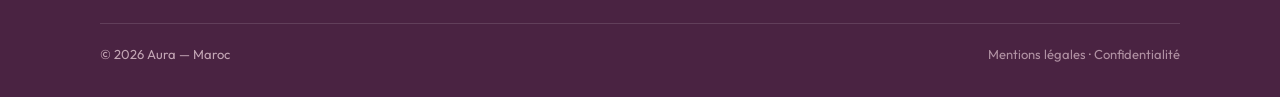
==== commit e0e67899: "Add files via upload" ====
--- a/index.html
+++ b/index.html
@@ -129,11 +129,12 @@
 </div></div></section>
 </main>
 <footer><div class="wrap">
+<div class="ftop"><p class="serif fbig">Grandir en douceur, <em>à ton rythme.</em></p><div class="fcta"><a class="btn light" href="pose-ta-question.html">Pose ta question</a><a class="fmail" href="mailto:hello@aura-box.ma">hello@aura-box.ma</a></div></div>
 <div class="fgrid" style="grid-template-columns:1.5fr 1fr 1fr 1fr">
 <div><a class="logo" href="index.html" aria-label="Aura"><img src="assets/logo-cream-mark.png" alt="Aura" width="143" height="46"></a><p class="serif" style="font-style:italic;margin:10px 0 14px;font-size:20px">Grandir en douceur.</p><p style="font-size:15px;opacity:.85;max-width:30em">Notre mission : faire de l'adolescence une expérience plus douce, plus libre et mieux accompagnée.</p></div>
 <div><h4>Aura</h4><ul><li><a href="la-box.html">La box</a></li><li><a href="the-cycle-bracelet.html">The Cycle Bracelet</a></li><li><a href="pour-les-mamans.html">Pour les mamans</a></li><li><a href="univers.html">L'univers</a></li><li><a href="journal.html">Journal</a></li></ul></div>
 <div><h4>Aide</h4><ul><li><a href="a-propos.html">À propos</a></li><li><a href="faq.html">FAQ</a></li><li><a href="communaute.html">Communauté et événements</a></li><li><a href="contact.html">Contact</a></li></ul></div>
-<div><h4>Suis-nous</h4><div class="soc"><a href="#" aria-label="Instagram">IG</a><a href="#" aria-label="TikTok">TT</a><a href="#" aria-label="Snapchat">SC</a></div></div>
+<div><h4>Suis-nous</h4><div class="soc"><a href="https://instagram.com/aura.box.ma" target="_blank" rel="noopener" aria-label="Instagram">IG</a><a href="https://tiktok.com/@aura.box.ma" target="_blank" rel="noopener" aria-label="TikTok">TT</a><a href="https://snapchat.com/add/aura.box.ma" target="_blank" rel="noopener" aria-label="Snapchat">SC</a></div></div>
 </div>
 <div class="legal"><span>© 2026 Aura — Maroc</span><span><a href="mentions-legales.html">Mentions légales</a> · <a href="confidentialite.html">Confidentialité</a></span></div>
 </div></footer>
--- a/assets/style.css
+++ b/assets/style.css
@@ -223,3 +223,40 @@
 @media(max-width:800px){.stick{position:static}.stick .arch{max-width:360px}.cyc{grid-template-columns:1fr 1fr}.arch::after{inset-inline-start:-6px}}
 #box,#cycle,#univers{overflow-x:clip}
 #univers .arch img{object-position:50% 0;aspect-ratio:3/4}
+
+/* subpages */
+.phero .arch{max-width:440px;width:100%;margin-inline:auto}
+.phero .arch img{aspect-ratio:4/5}
+.usp.two{grid-template-columns:repeat(2,1fr)}
+.usp.two p{font-size:17px}
+.usp.two h3{font-size:clamp(24px,2.6vw,32px)}
+@media(max-width:700px){.usp.two{grid-template-columns:1fr}}
+.idx.plain li{font:400 clamp(19px,1.8vw,23px)/1.35 var(--serif);color:var(--plum);padding:18px 0}
+.cyc.big{position:relative;grid-template-columns:repeat(4,1fr);gap:20px;margin:44px 0 0}
+.cyc.big::before{content:'';position:absolute;top:36px;left:0;right:0;height:1px;background:var(--rose)}
+.cyc.big li{grid-template-columns:1fr;justify-items:center;text-align:center;row-gap:4px}
+.cyc.big i{grid-row:auto;position:relative;z-index:1;width:72px;height:72px;margin-bottom:14px}
+.cyc.big h3{font-size:clamp(22px,2.2vw,28px);margin:0}
+.cyc.big small{font-size:13px;letter-spacing:.12em;text-transform:uppercase;opacity:.7}
+@media(max-width:700px){.cyc.big{grid-template-columns:1fr 1fr;gap:34px 16px}.cyc.big::before{display:none}}
+main section{overflow-x:clip}
+.phero:has(.arch){padding-bottom:clamp(56px,8vw,96px)}
+
+.mani.about .wrap{grid-template-columns:1fr}
+.mani.about .quote{grid-column:auto;border:0;margin:0;padding:0}
+.mani.about .quote::before{display:none}
+.mani.about .txt{margin-top:32px}
+.usp .more{display:inline-block;margin-top:6px}
+
+/* footer v2 + form room */
+footer{position:relative;overflow:hidden;padding-top:clamp(56px,8vw,96px)}
+footer::before{content:'';position:absolute;width:min(620px,90vw);aspect-ratio:1;inset-inline-end:-14%;top:-30%;border:1px solid rgba(229,138,168,.22);border-radius:50%;pointer-events:none}
+footer .wrap{position:relative}
+.ftop{display:flex;justify-content:space-between;align-items:flex-end;gap:28px;flex-wrap:wrap;padding-bottom:clamp(32px,5vw,56px);margin-bottom:clamp(32px,5vw,52px);border-bottom:1px solid rgba(255,255,255,.18)}
+.fbig{font-size:clamp(32px,4.6vw,60px);line-height:1.08;letter-spacing:-.02em;color:var(--cream);max-width:12em;margin:0}
+.fbig em{color:#f4a0ba}
+.fcta{display:grid;gap:12px;justify-items:start}
+.fmail{opacity:.85;font-size:16px}
+.card{max-width:860px;padding:clamp(32px,7vw,80px)}
+.card form{gap:26px}
+.card textarea{min-height:190px}
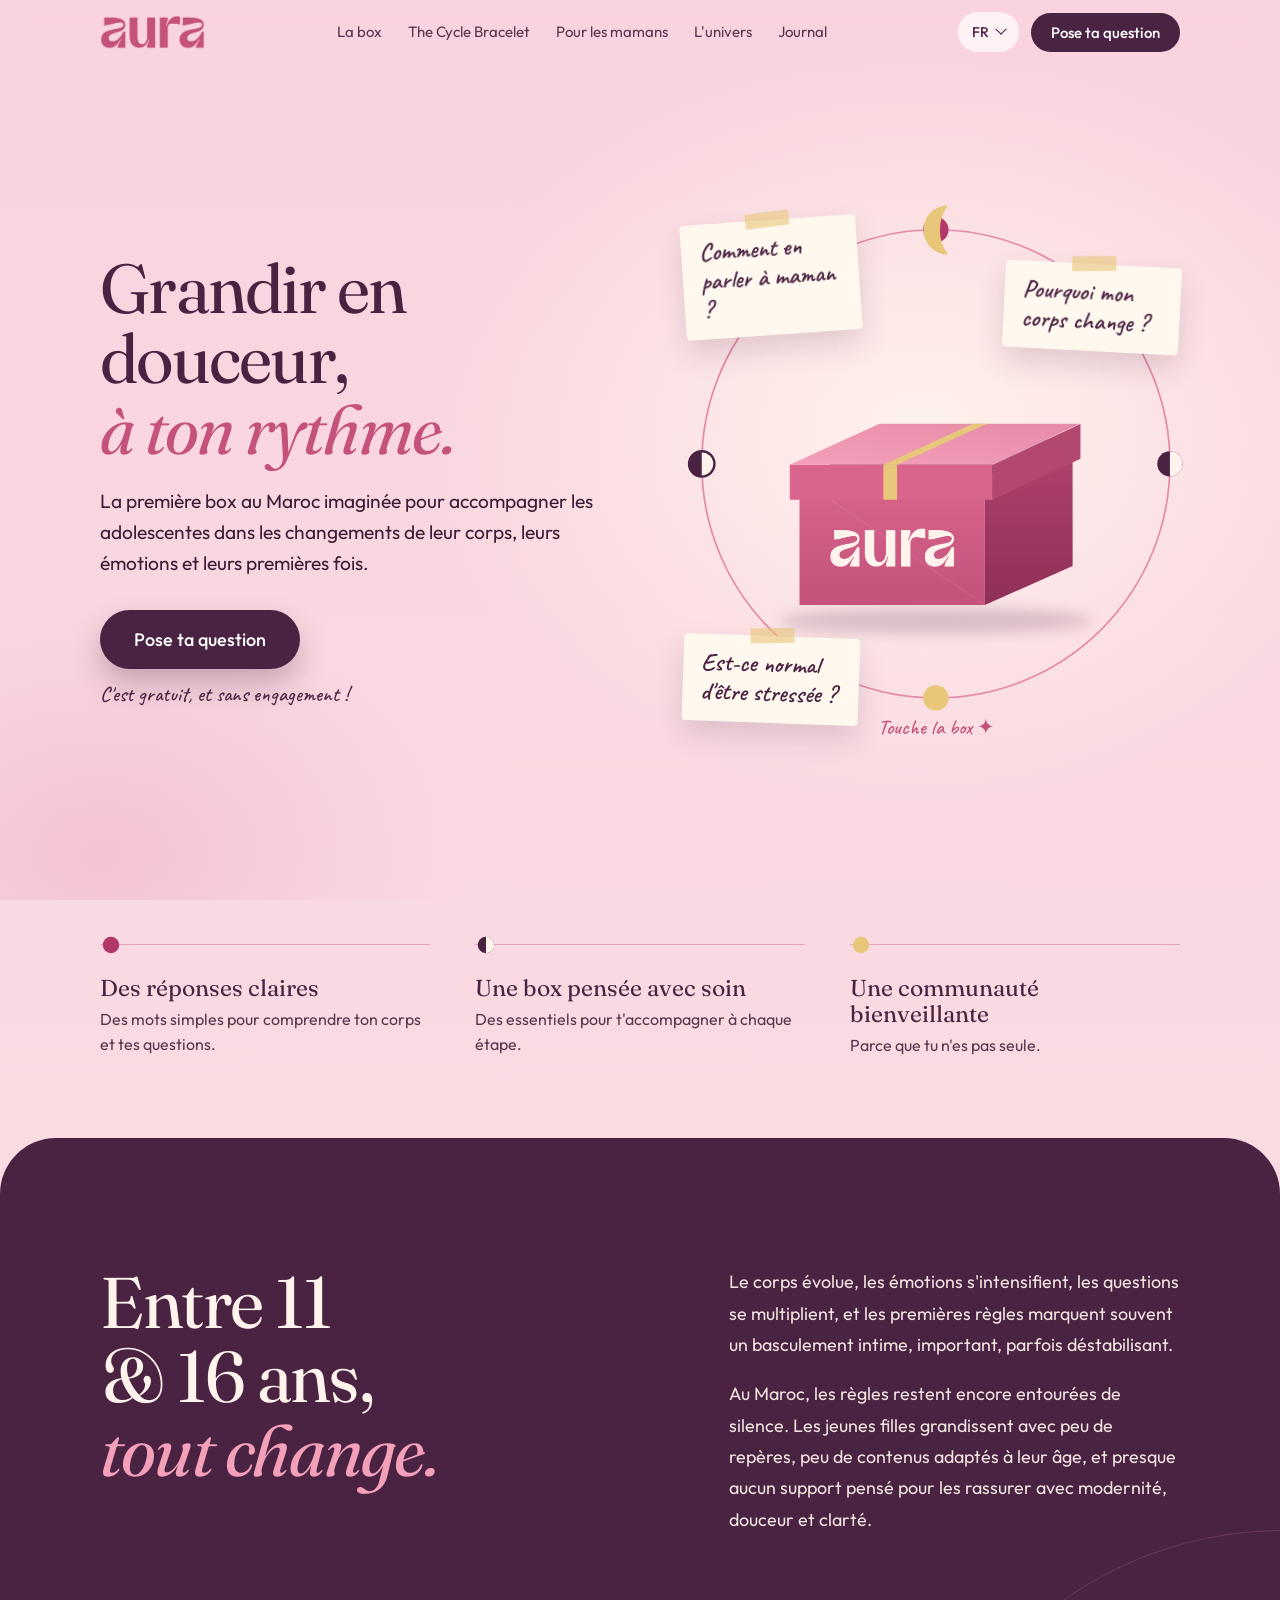
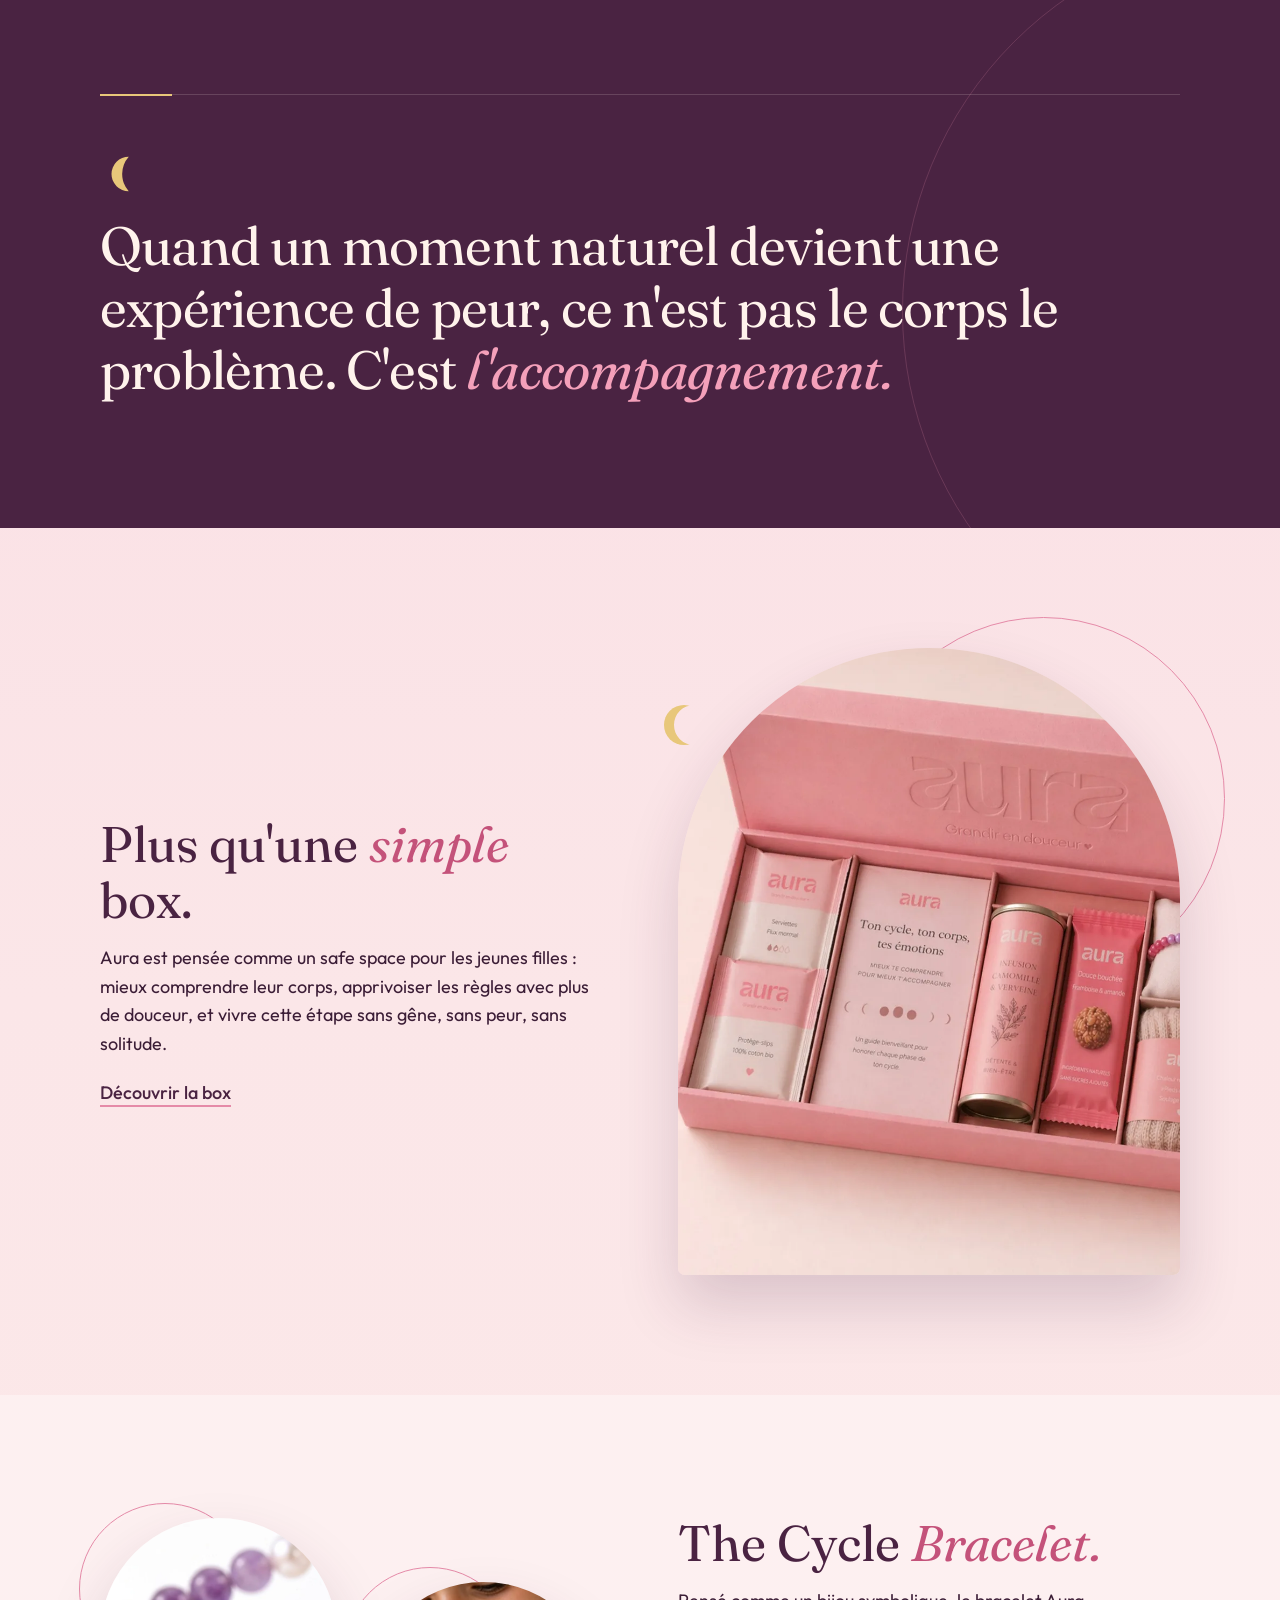
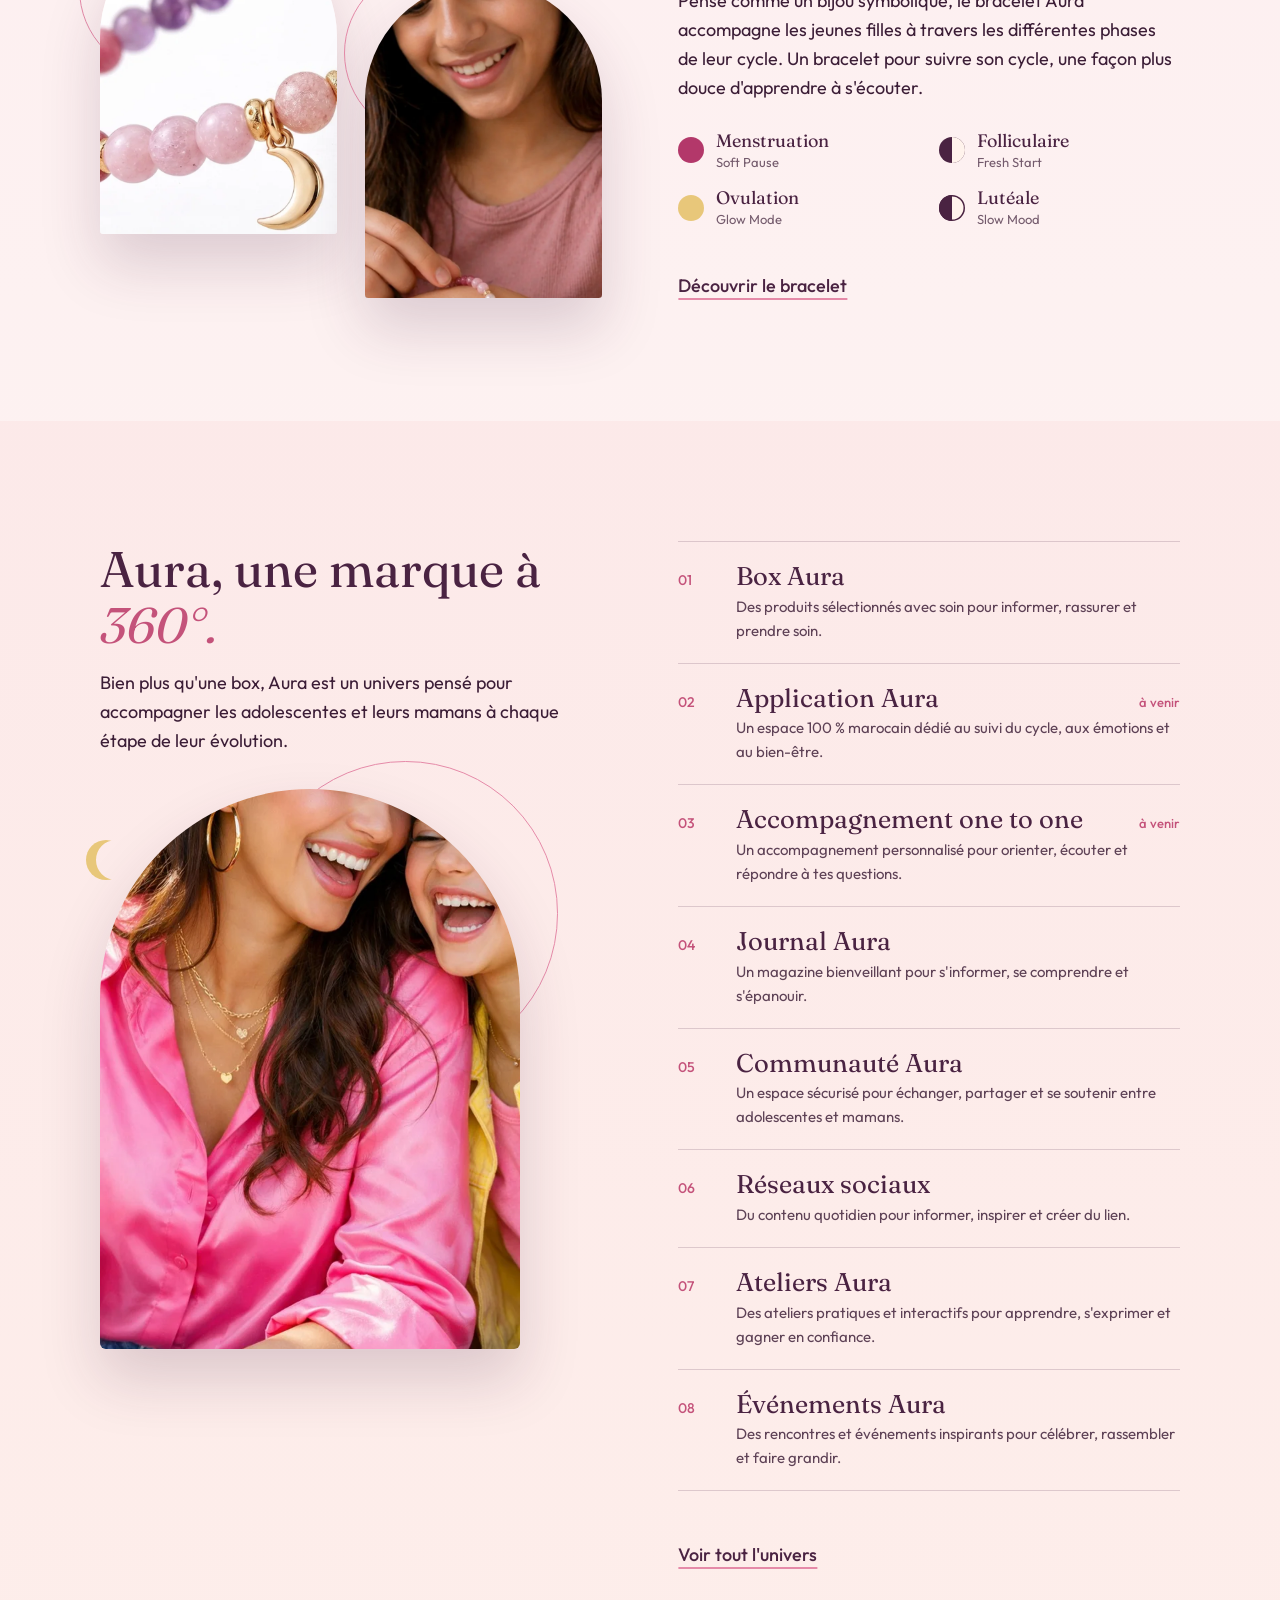
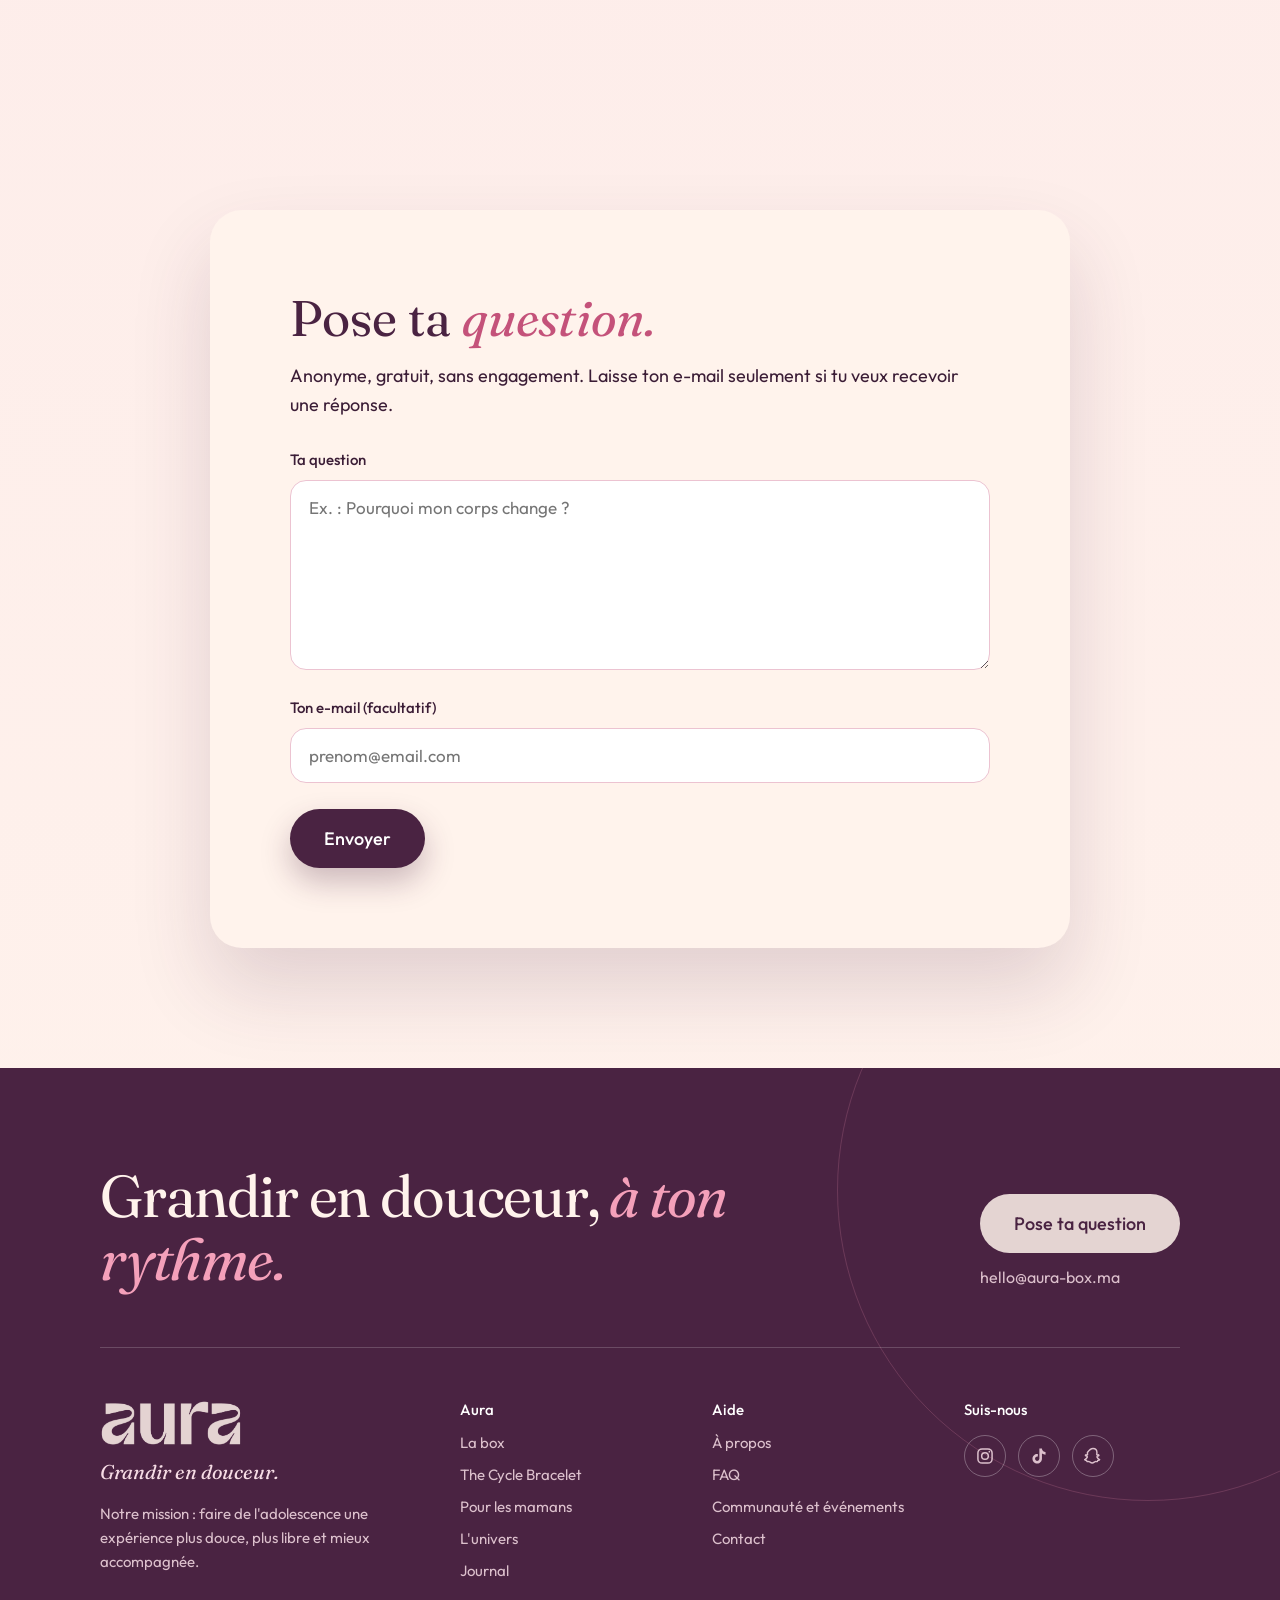
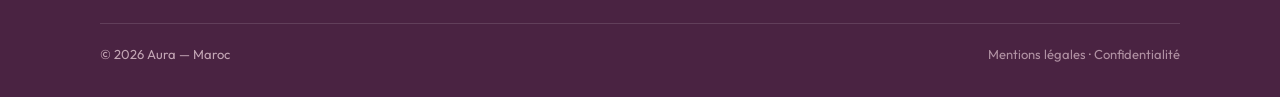
==== commit 5d29a506: "Add files via upload" ====
--- a/index.html
+++ b/index.html
@@ -134,11 +134,11 @@
 <div><a class="logo" href="index.html" aria-label="Aura"><img src="assets/logo-cream-mark.png" alt="Aura" width="143" height="46"></a><p class="serif" style="font-style:italic;margin:10px 0 14px;font-size:20px">Grandir en douceur.</p><p style="font-size:15px;opacity:.85;max-width:30em">Notre mission : faire de l'adolescence une expérience plus douce, plus libre et mieux accompagnée.</p></div>
 <div><h4>Aura</h4><ul><li><a href="la-box.html">La box</a></li><li><a href="the-cycle-bracelet.html">The Cycle Bracelet</a></li><li><a href="pour-les-mamans.html">Pour les mamans</a></li><li><a href="univers.html">L'univers</a></li><li><a href="journal.html">Journal</a></li></ul></div>
 <div><h4>Aide</h4><ul><li><a href="a-propos.html">À propos</a></li><li><a href="faq.html">FAQ</a></li><li><a href="communaute.html">Communauté et événements</a></li><li><a href="contact.html">Contact</a></li></ul></div>
-<div><h4>Suis-nous</h4><div class="soc"><a href="https://instagram.com/aura.box.ma" target="_blank" rel="noopener" aria-label="Instagram">IG</a><a href="https://tiktok.com/@aura.box.ma" target="_blank" rel="noopener" aria-label="TikTok">TT</a><a href="https://snapchat.com/add/aura.box.ma" target="_blank" rel="noopener" aria-label="Snapchat">SC</a></div></div>
+<div><h4>Suis-nous</h4><div class="soc"><a href="https://instagram.com/aura.box.ma" target="_blank" rel="noopener" aria-label="Instagram"><svg viewBox="0 0 24 24" width="20" height="20" fill="none" stroke="currentColor" stroke-width="1.8" aria-hidden="true"><rect x="3.500" y="3.500" width="17" height="17" rx="5"/><circle cx="12" cy="12" r="4"/><circle cx="17.200" cy="6.800" r="1" fill="currentColor" stroke="none"/></svg></a><a href="https://tiktok.com/@aura.box.ma" target="_blank" rel="noopener" aria-label="TikTok"><svg viewBox="0 0 24 24" width="20" height="20" fill="currentColor" aria-hidden="true"><path d="M16.600 5.820A4.280 4.280 0 0 1 15.540 3h-3.090v12.400a2.592 2.592 0 0 1-2.590 2.500c-1.420 0-2.600-1.160-2.600-2.600 0-1.720 1.660-3.010 3.370-2.480V9.660c-3.450-.46-6.470 2.220-6.470 5.640 0 3.330 2.760 5.700 5.690 5.700 3.140 0 5.690-2.550 5.690-5.700V9.010a7.350 7.350 0 0 0 4.300 1.380V7.300s-1.880.09-3.240-1.480z"/></svg></a><a href="https://snapchat.com/add/aura.box.ma" target="_blank" rel="noopener" aria-label="Snapchat"><svg viewBox="0 0 24 24" width="20" height="20" fill="none" stroke="currentColor" stroke-width="1.7" stroke-linejoin="round" stroke-linecap="round" aria-hidden="true"><path d="M12 3c2.800 0 4.700 2 4.700 4.800 0 .9-.1 1.700-.2 2.600.4.300 1 .5 1.500.3.500-.2 1.200-.1 1.200.400 0 .600-.9 1-1.700 1.200-.6.200-.9.500-.7 1 .7 1.500 1.900 2.600 3.200 3-.2.800-1.400 1-2.300 1.100-.3.400-.3 1.100-.8 1.300-.6.200-1.400-.2-2.300 0-1 .2-1.700 1.600-3.600 1.600s-2.600-1.400-3.600-1.600c-.9-.2-1.700.2-2.300 0-.5-.2-.5-.9-.8-1.300-.9-.1-2.100-.3-2.300-1.100 1.300-.4 2.500-1.500 3.200-3 .2-.5-.1-.8-.7-1-.8-.2-1.700-.6-1.700-1.200 0-.5.700-.6 1.200-.4.500.2 1.100 0 1.500-.3-.1-.9-.2-1.700-.2-2.600C7.300 5 9.200 3 12 3z"/></svg></a></div></div>
 </div>
 <div class="legal"><span>© 2026 Aura — Maroc</span><span><a href="mentions-legales.html">Mentions légales</a> · <a href="confidentialite.html">Confidentialité</a></span></div>
 </div></footer>
-<style>@media(max-width:860px){.fgrid{grid-template-columns:1fr 1fr!important}}@media(max-width:520px){.fgrid{grid-template-columns:1fr!important}}</style>
+<style>@media(max-width:860px){.fgrid{grid-template-columns:1fr 1fr!important}.fgrid>div:first-child,.fgrid>div:last-child{grid-column:1/-1}}</style>
 <script src="assets/config.js"></script>
 <script src="assets/app.js"></script>
 <script src="assets/home.js"></script>
--- a/assets/style.css
+++ b/assets/style.css
@@ -260,3 +260,16 @@
 .card{max-width:860px;padding:clamp(32px,7vw,80px)}
 .card form{gap:26px}
 .card textarea{min-height:190px}
+
+/* language dropdown */
+.lang{position:relative;display:block;padding:0;background:none;border-radius:0}
+.lang .lang-cur{display:flex;align-items:center;gap:8px;min-height:40px;padding:8px 14px;border:0;border-radius:99px;background:rgba(255,255,255,.7);font:500 14px var(--sans);color:var(--plum);cursor:pointer}
+.lang-cur::after{content:'';width:7px;height:7px;border-right:1.6px solid currentColor;border-bottom:1.6px solid currentColor;transform:rotate(45deg) translate(-2px,-2px);transition:transform .2s}
+.lang.open .lang-cur::after{transform:rotate(-135deg) translate(-2px,-2px)}
+.lang-menu{display:none;position:absolute;top:calc(100% + 8px);inset-inline-end:0;min-width:140px;flex-direction:column;gap:2px;padding:6px;background:var(--cream);border-radius:18px;box-shadow:0 18px 40px rgba(74,35,66,.22);z-index:70}
+.lang.open .lang-menu{display:flex}
+.lang .lang-menu button{width:100%;text-align:start;padding:12px 14px;border-radius:12px;font:500 15px var(--sans);color:var(--plum)}
+.lang .lang-menu button:hover{background:rgba(229,138,168,.2)}
+.lang .lang-menu button[aria-pressed=true]{background:var(--pink);color:#fff}
+.soc a svg{display:block}
+@media(max-width:800px){.arch:not(.duo2 .arch) img{aspect-ratio:1/1.05}.stick .arch img,#univers .arch img{aspect-ratio:1/1.05}}
